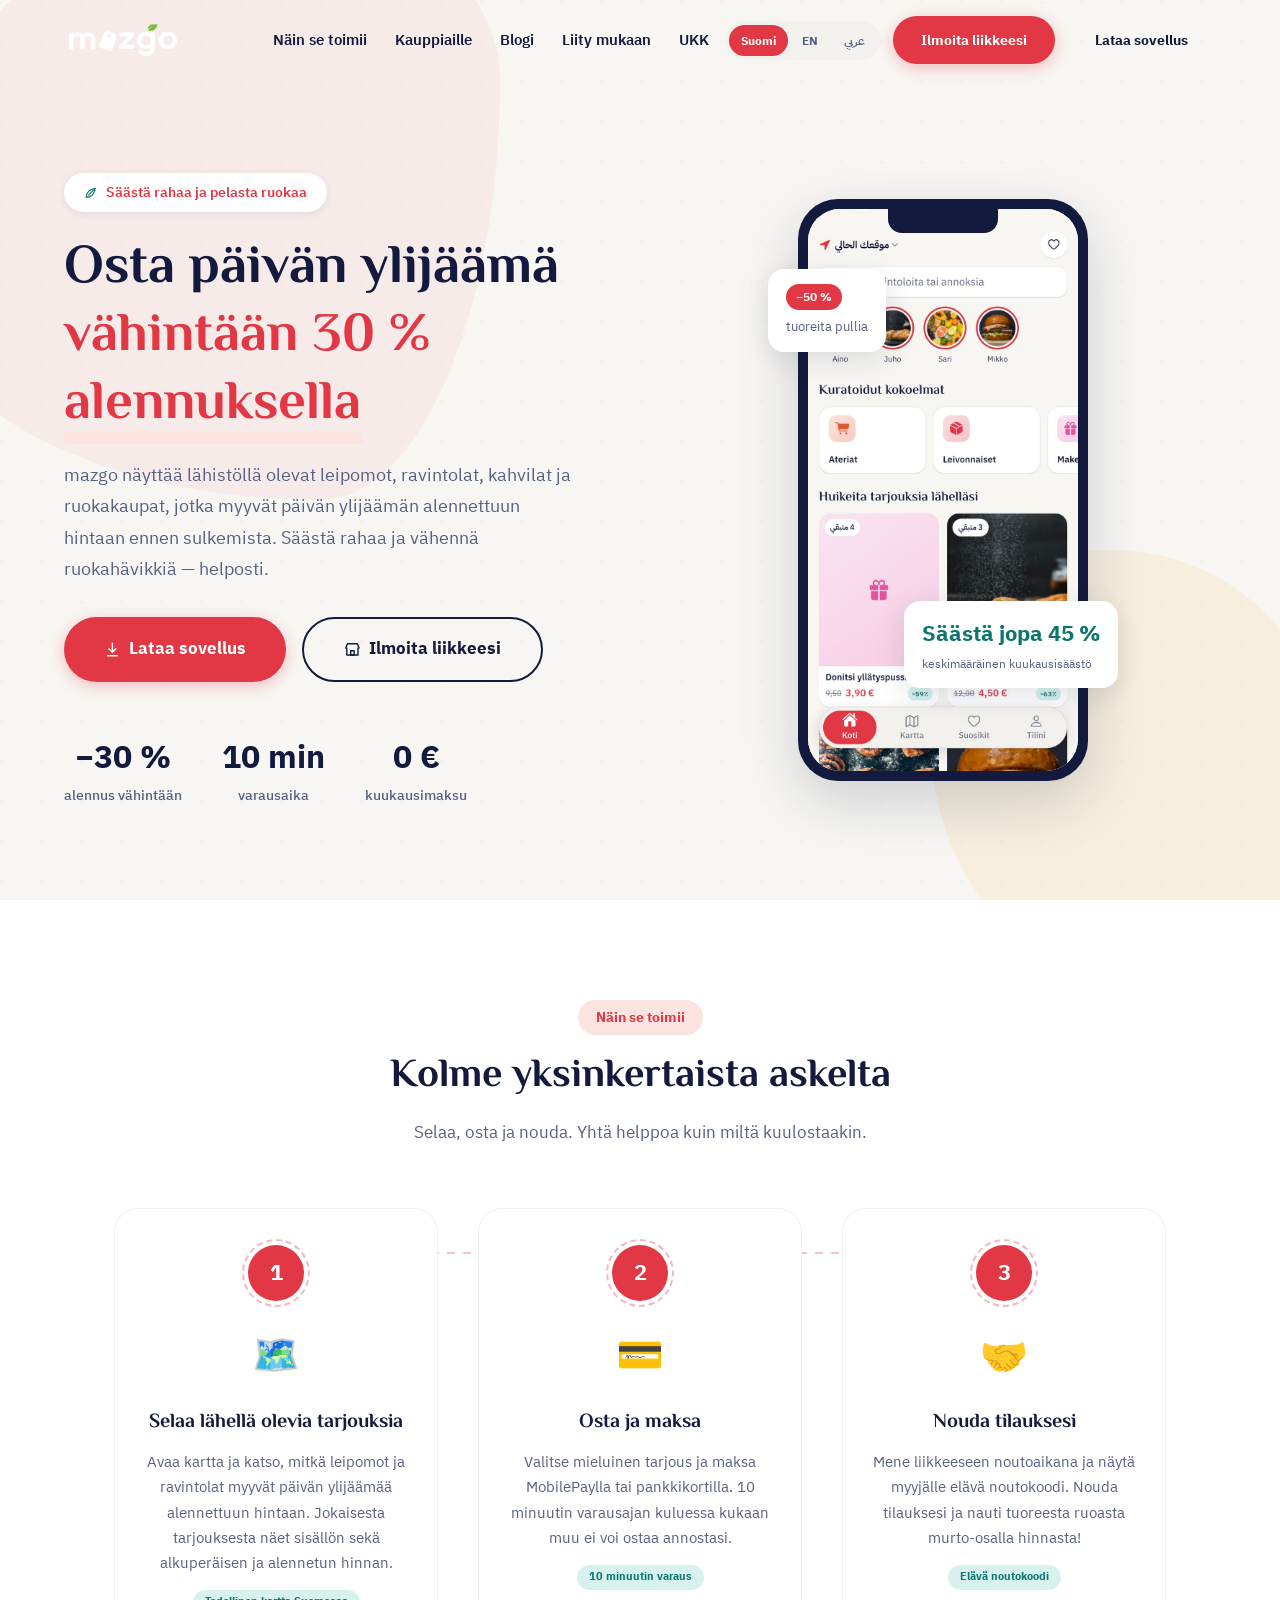
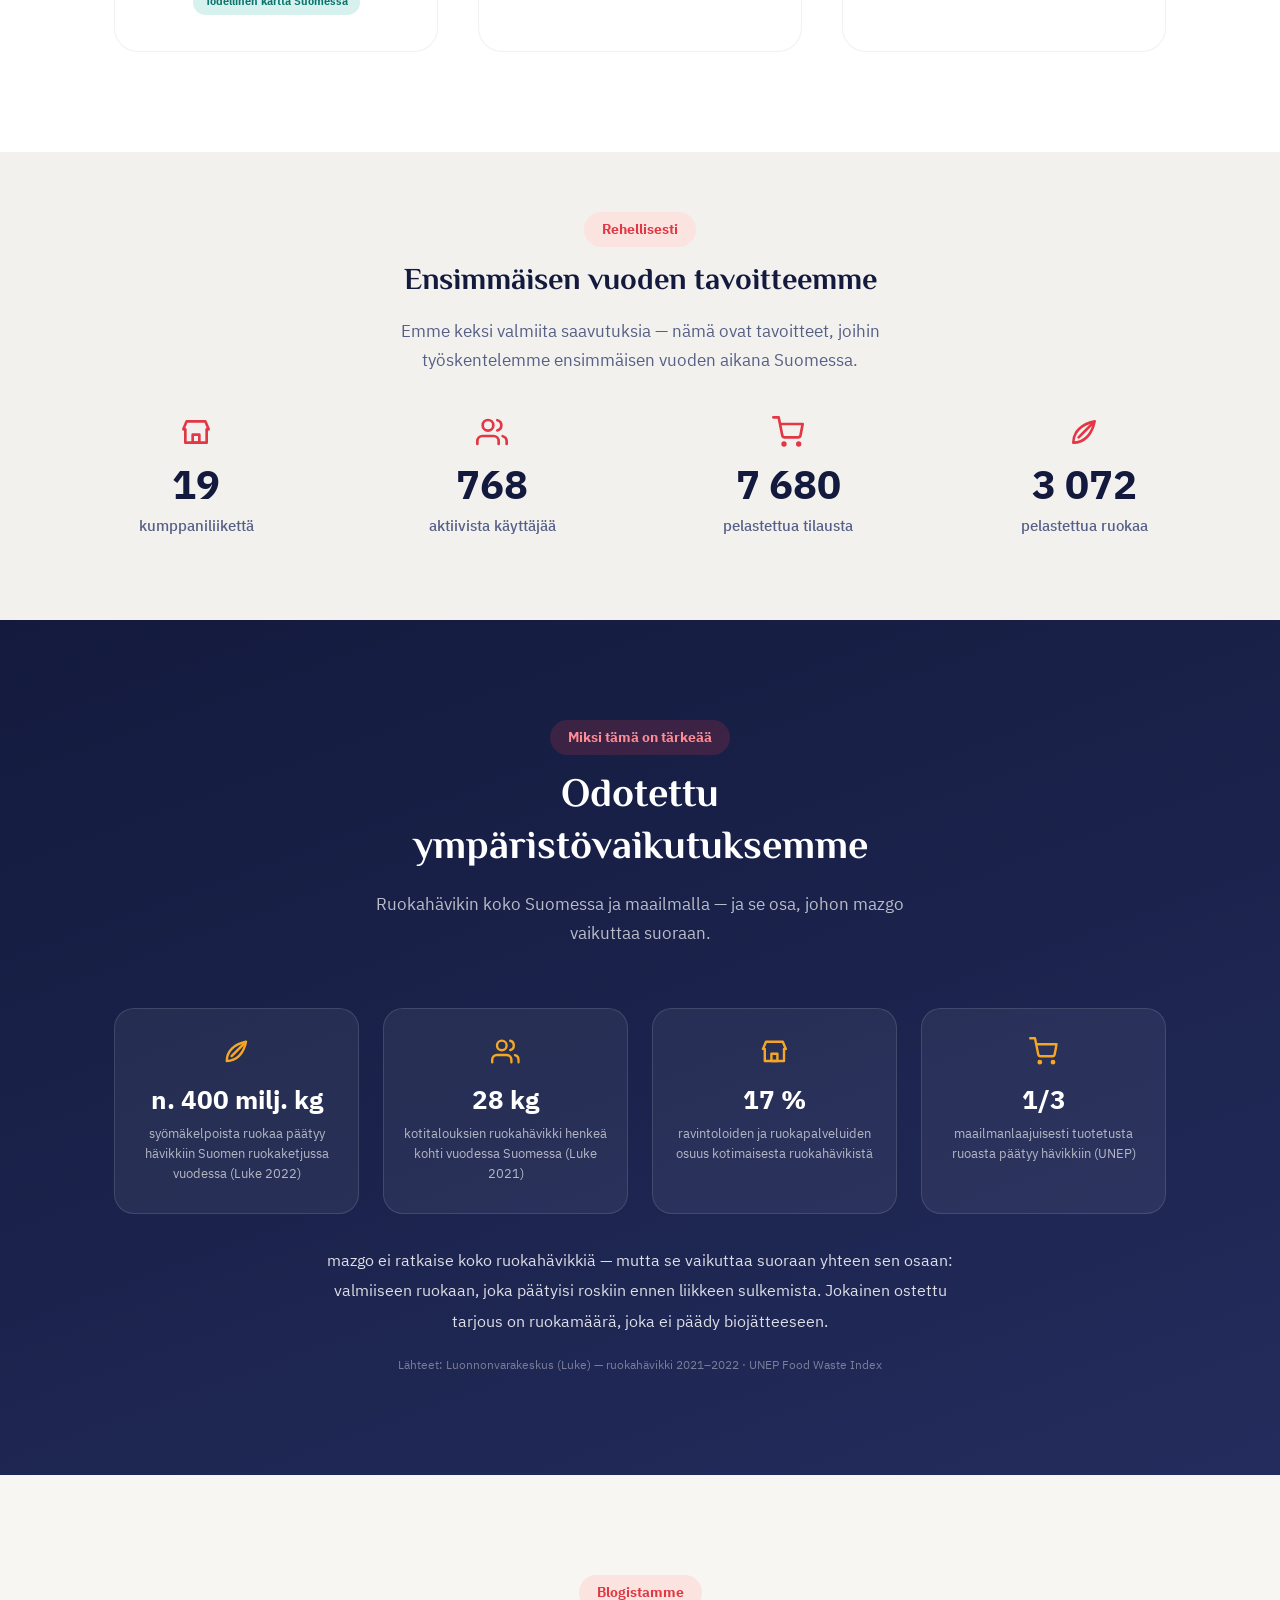
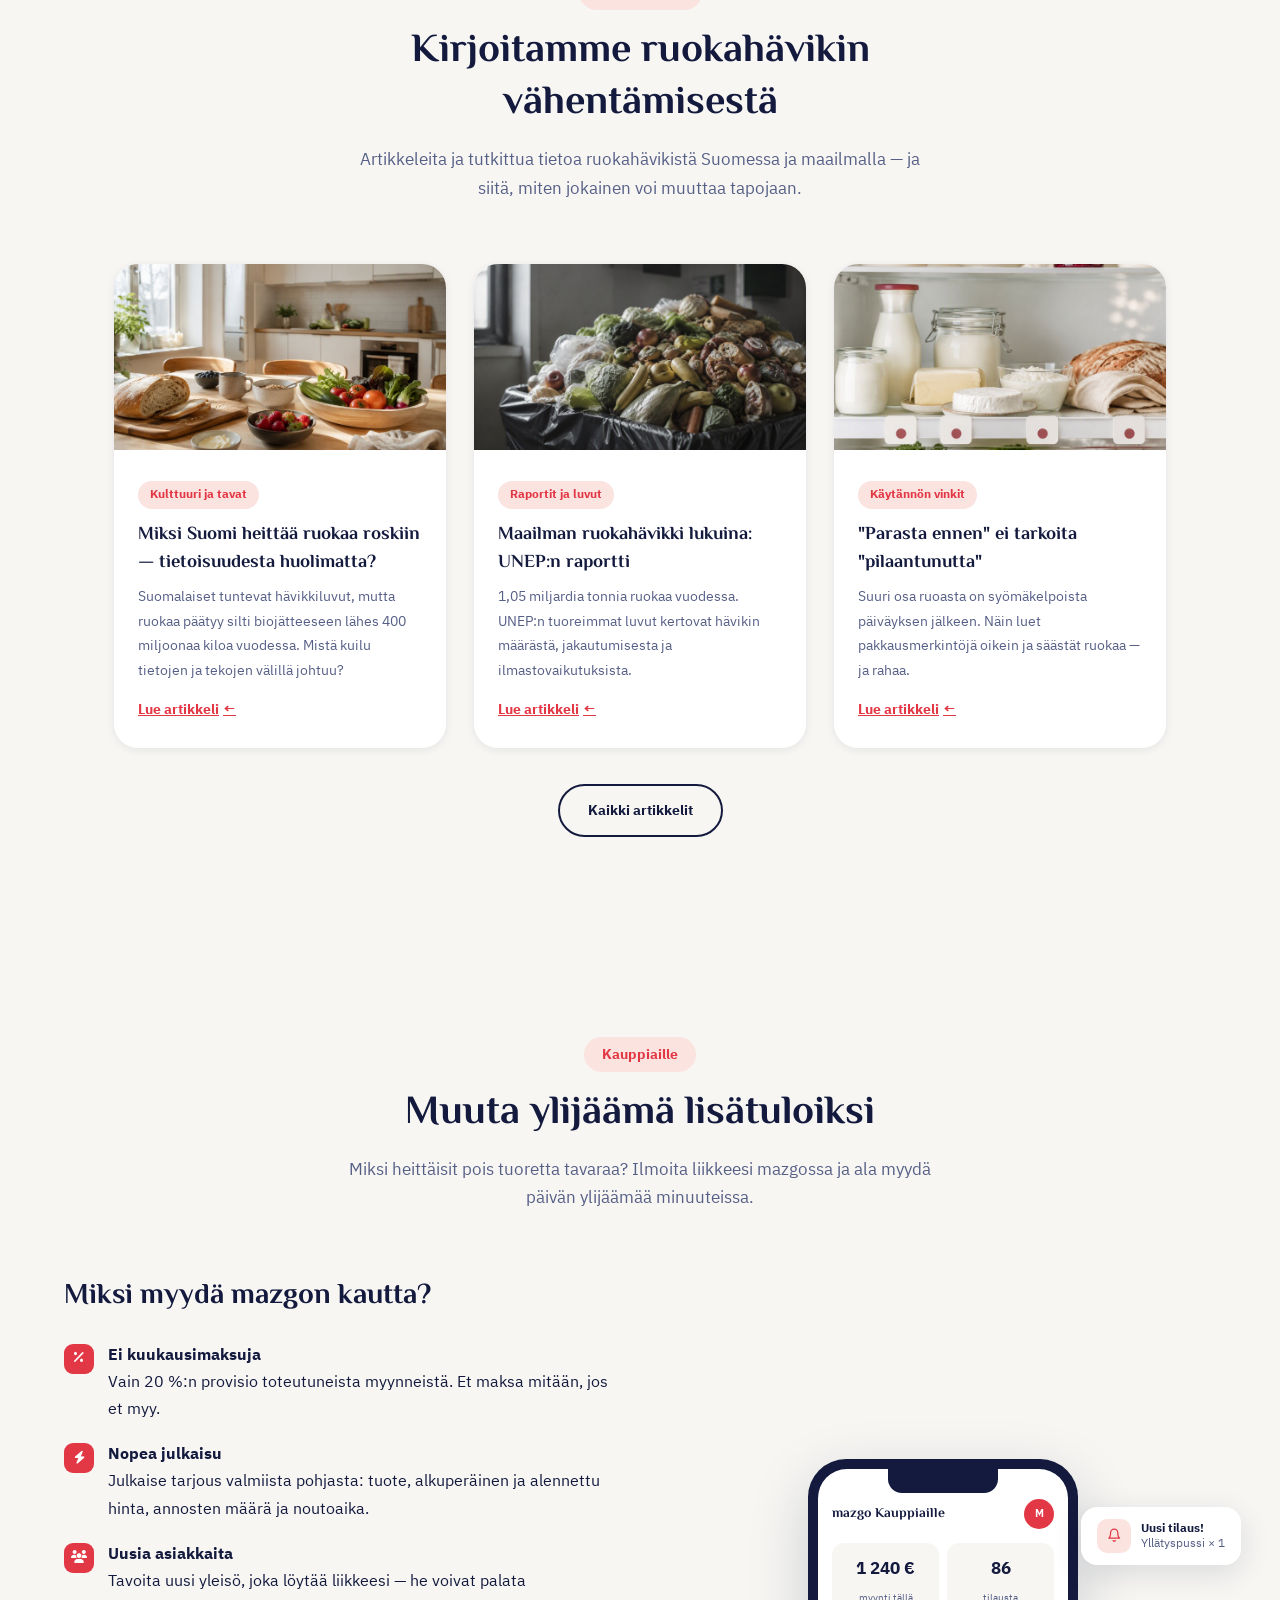
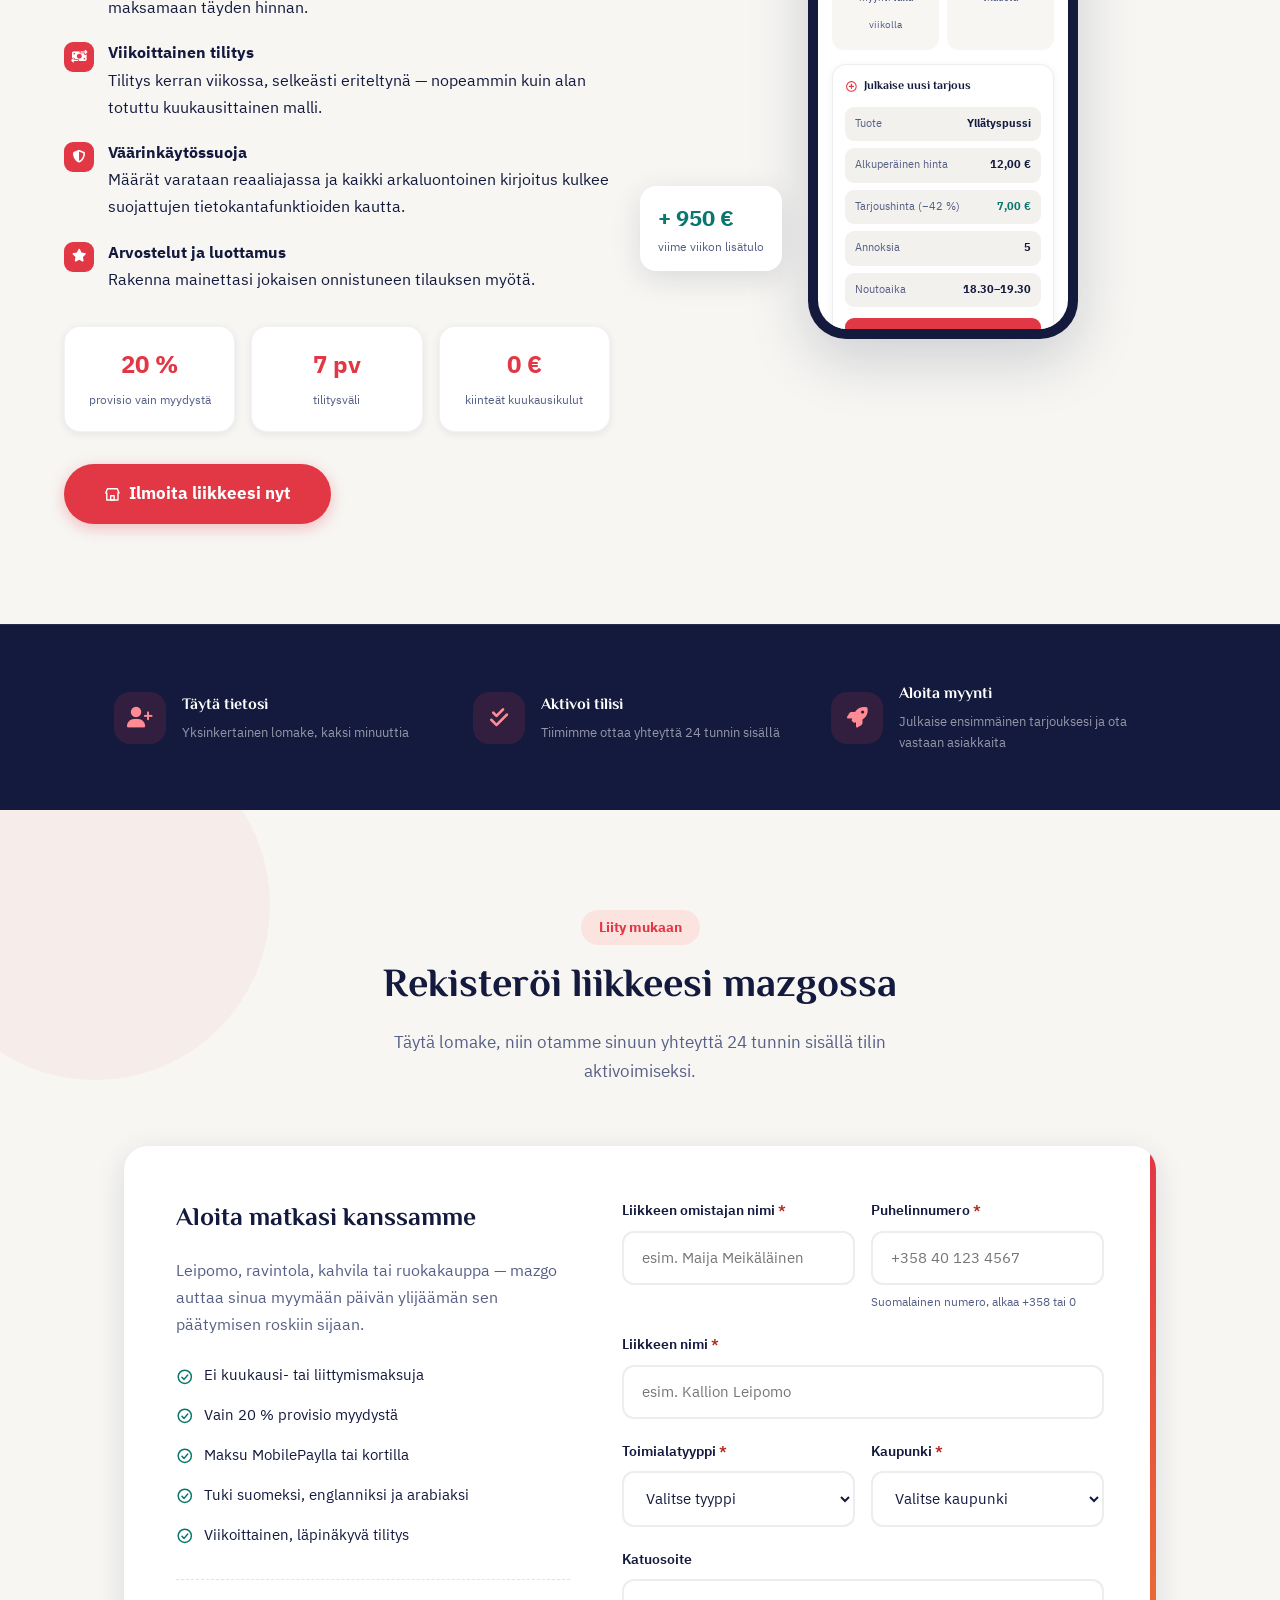
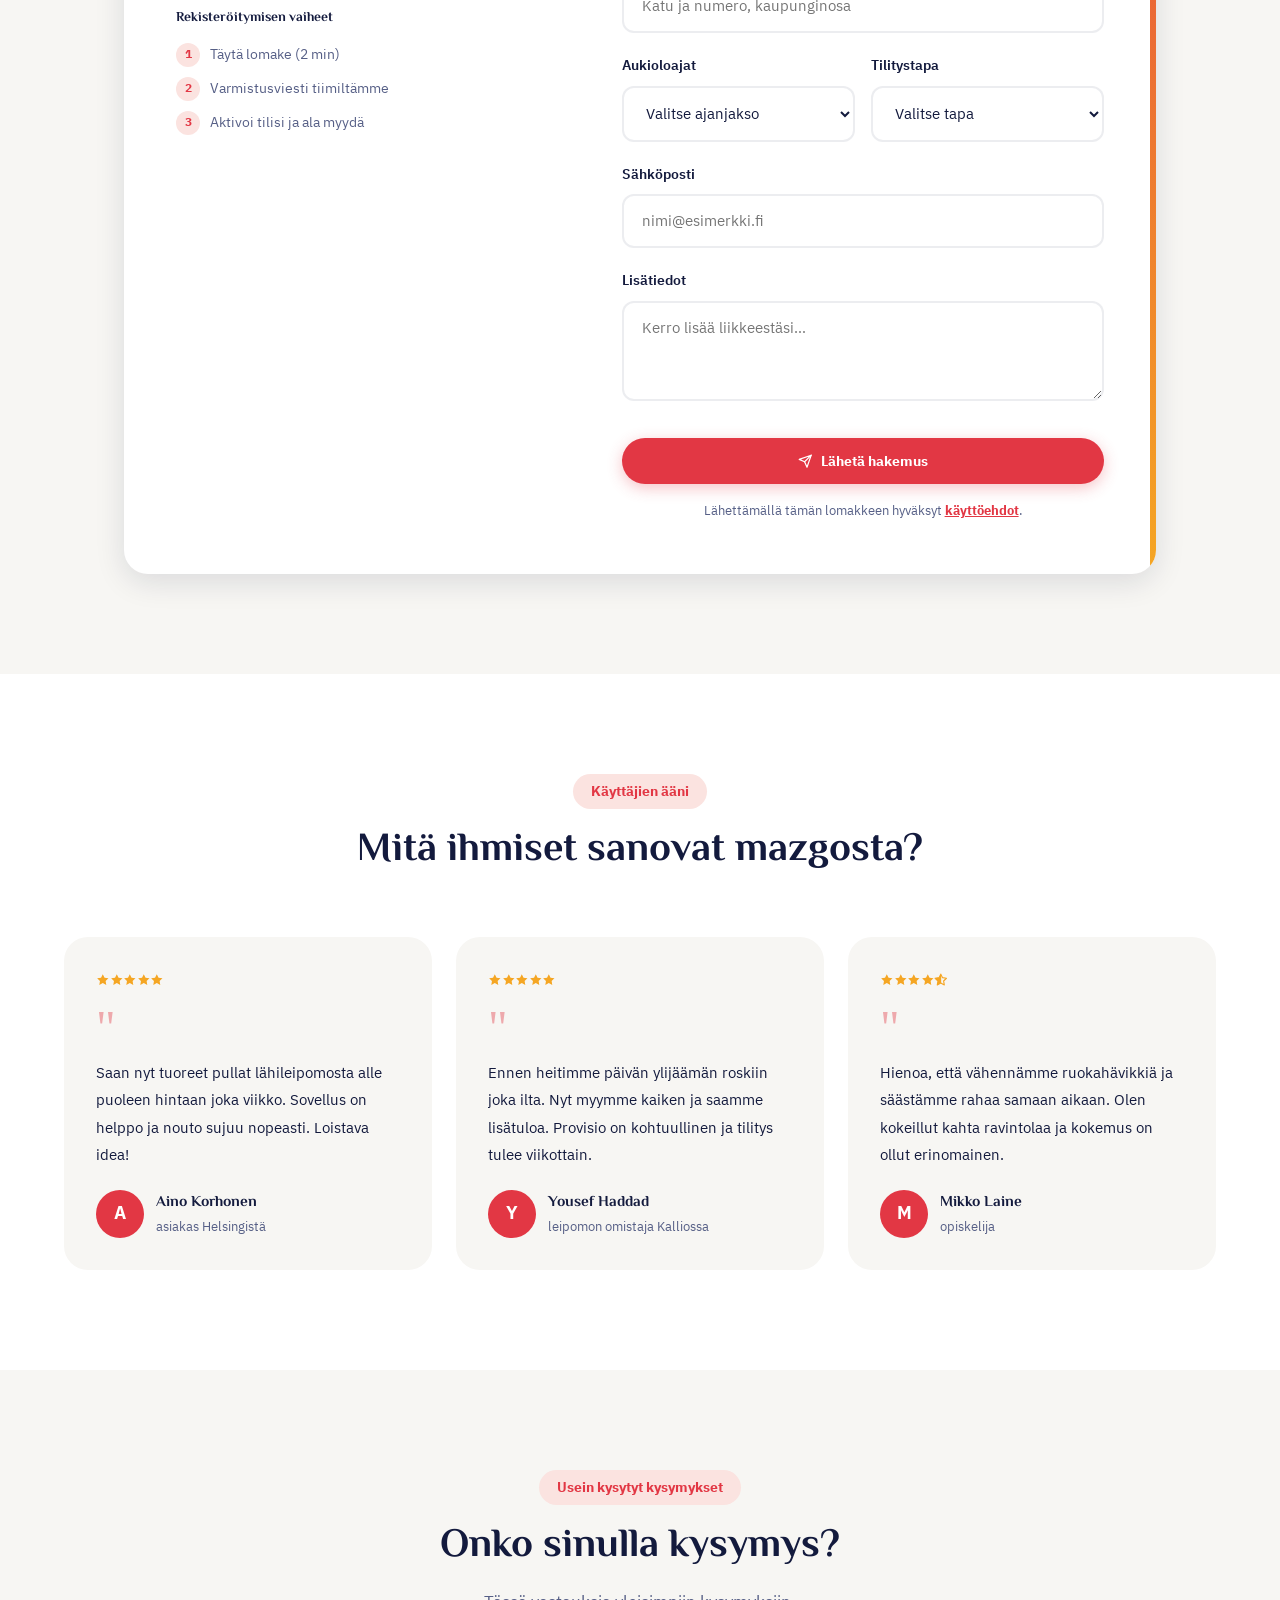
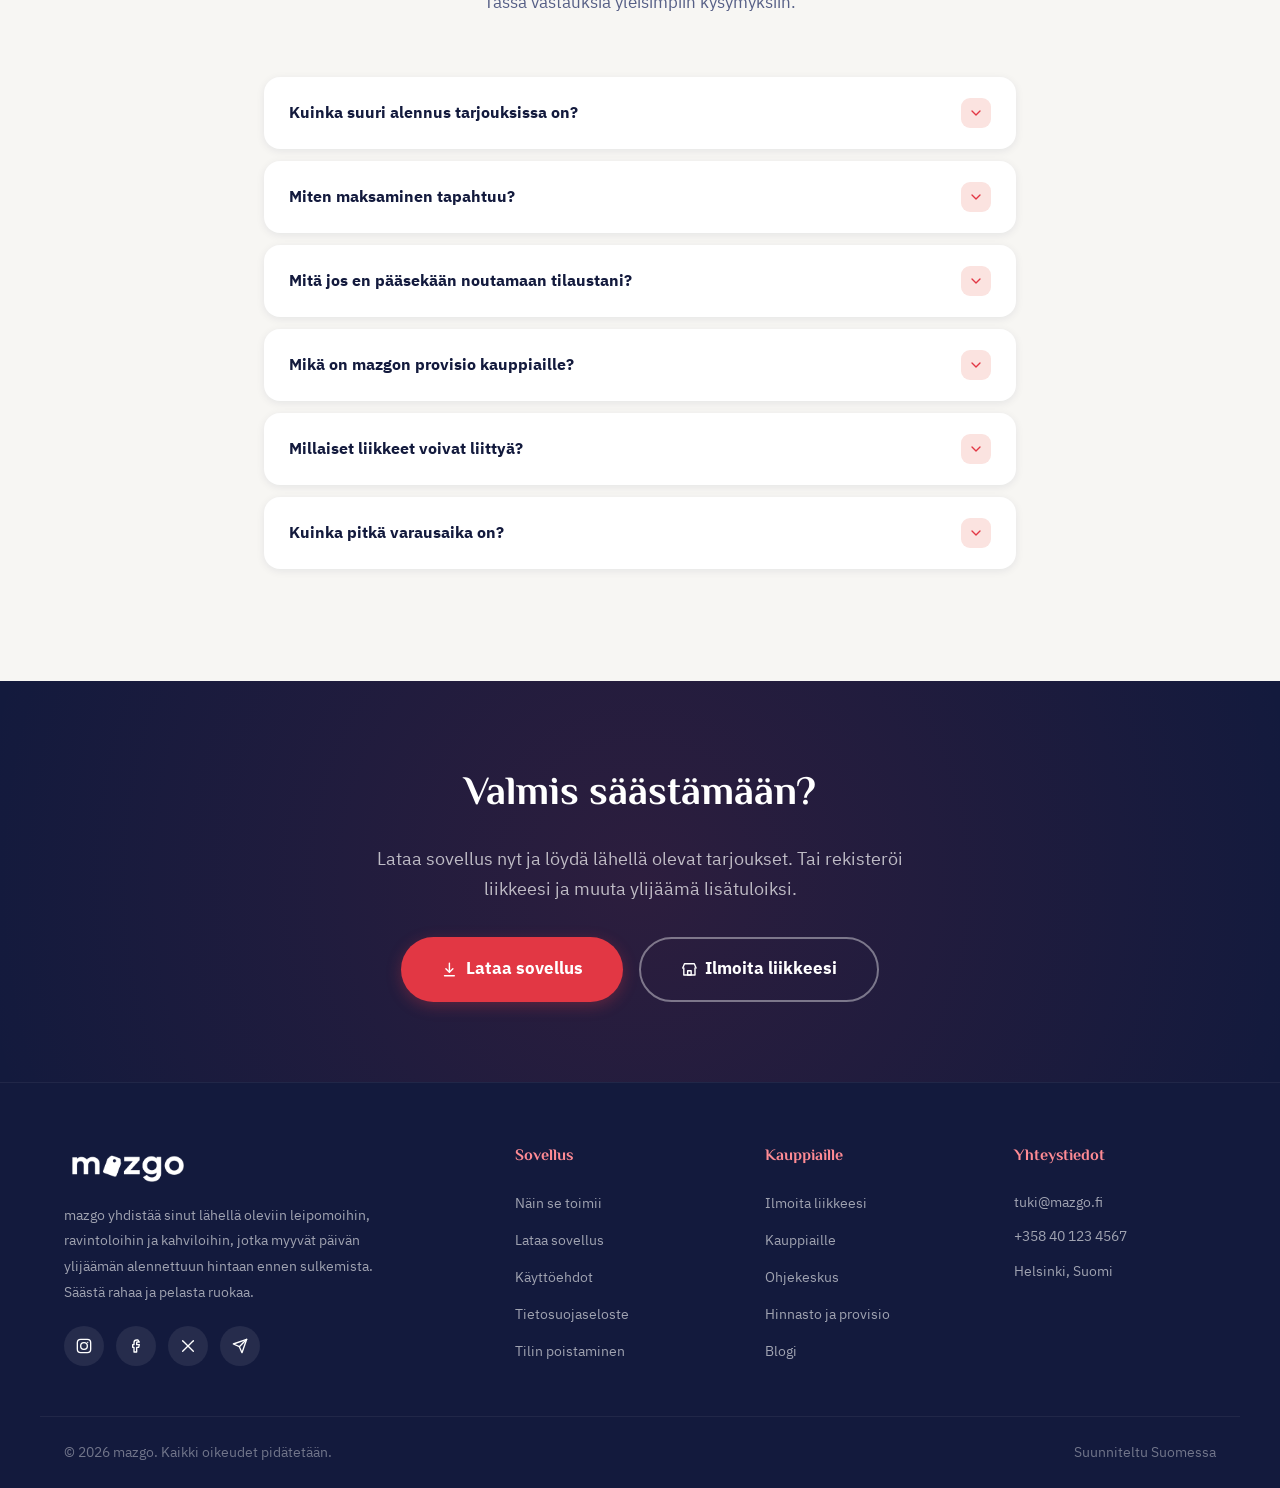
==== index.html @ d2aa7a83 "موقع mazgo التعريفي — فنلندي/إنجليزي/عربي" ====
<!DOCTYPE html>
<html lang="fi" dir="ltr">
<head>
<meta charset="UTF-8">
<meta name="viewport" content="width=device-width, initial-scale=1.0">
<title>mazgo — Säästä rahaa ja pelasta ruokaa</title>
<meta name="description" content="mazgo yhdistää sinut lähellä oleviin leipomoihin, ravintoloihin ja kahviloihin, jotka myyvät päivän ylijäämän vähintään 30 % alennuksella ennen sulkemista.">
<link rel="icon" type="image/png" href="assets/brand/mazgo-mark-bag.png">
<link href="https://fonts.googleapis.com/css2?family=El+Messiri:wght@400;500;600;700&family=IBM+Plex+Sans+Arabic:wght@300;400;500;600;700&display=swap" rel="stylesheet">
<link rel="stylesheet" href="https://cdnjs.cloudflare.com/ajax/libs/font-awesome/6.5.1/css/all.min.css">
<link rel="stylesheet" href="styles.css">
</head>
<body data-title-key="home.title">
<div id="progress"></div>

<!-- Icon sprite -->
<svg width="0" height="0" style="position:absolute" aria-hidden="true" focusable="false">
<defs>
<symbol id="i-bars" viewBox="0 0 24 24"><line x1="4" y1="6" x2="20" y2="6"/><line x1="4" y1="12" x2="20" y2="12"/><line x1="4" y1="18" x2="20" y2="18"/></symbol>
<symbol id="i-arrow-up" viewBox="0 0 24 24"><line x1="12" y1="19" x2="12" y2="5"/><polyline points="5 12 12 5 19 12"/></symbol>
<symbol id="i-close" viewBox="0 0 24 24"><line x1="5" y1="5" x2="19" y2="19"/><line x1="19" y1="5" x2="5" y2="19"/></symbol>
<symbol id="i-leaf" viewBox="0 0 24 24"><path d="M4 20c0-8 6-14 16-16-2 10-8 16-16 16Z"/><path d="M8 16C12 12 15 9 18 6"/></symbol>
<symbol id="i-download" viewBox="0 0 24 24"><path d="M12 3v12"/><polyline points="7 11 12 16 17 11"/><path d="M5 21h14"/></symbol>
<symbol id="i-store" viewBox="0 0 24 24"><path d="M4 10v10h16V10"/><path d="M2.5 10 5 4h14l2.5 6"/><rect x="9.5" y="14" width="5" height="6"/></symbol>
<symbol id="i-map" viewBox="0 0 24 24"><path d="M12 22s7-7.5 7-12a7 7 0 1 0-14 0c0 4.5 7 12 7 12Z"/><circle cx="12" cy="10" r="2.5"/></symbol>
<symbol id="i-heart" viewBox="0 0 24 24"><path d="M20.8 4.6a5.5 5.5 0 0 0-7.8 0L12 5.6l-1-1a5.5 5.5 0 1 0-7.8 7.8l1 1L12 21.2l7.8-7.8 1-1a5.5 5.5 0 0 0 0-7.8Z"/></symbol>
<symbol id="i-users" viewBox="0 0 24 24"><path d="M17 21v-2a4 4 0 0 0-4-4H5a4 4 0 0 0-4 4v2"/><circle cx="9" cy="7" r="4"/><path d="M23 21v-2a4 4 0 0 0-3-3.87"/><path d="M16 3.13a4 4 0 0 1 0 7.75"/></symbol>
<symbol id="i-cart" viewBox="0 0 24 24"><circle cx="9" cy="21" r="1"/><circle cx="20" cy="21" r="1"/><path d="M1 1h4l2.68 13.39a2 2 0 0 0 2 1.61h9.72a2 2 0 0 0 2-1.61L23 6H6"/></symbol>
<symbol id="i-check" viewBox="0 0 24 24"><polyline points="20 6 9 17 4 12"/></symbol>
<symbol id="i-check-circle" viewBox="0 0 24 24"><circle cx="12" cy="12" r="9"/><polyline points="8 12.5 11 15.5 16 9.5"/></symbol>
<symbol id="i-send" viewBox="0 0 24 24"><line x1="22" y1="2" x2="11" y2="13"/><polygon points="22 2 15 22 11 13 2 9 22 2"/></symbol>
<symbol id="i-star" viewBox="0 0 24 24"><polygon points="12 2 15.09 8.26 22 9.27 17 14.14 18.18 21.02 12 17.77 5.82 21.02 7 14.14 2 9.27 8.91 8.26 12 2"/></symbol>
<symbol id="i-chevron" viewBox="0 0 24 24"><polyline points="6 9 12 15 18 9"/></symbol>
<symbol id="i-bell" viewBox="0 0 24 24"><path d="M18 8a6 6 0 0 0-12 0c0 7-3 9-3 9h18s-3-2-3-9"/><path d="M13.73 21a2 2 0 0 1-3.46 0"/></symbol>
<symbol id="i-plus-circle" viewBox="0 0 24 24"><circle cx="12" cy="12" r="9"/><line x1="12" y1="8" x2="12" y2="16"/><line x1="8" y1="12" x2="16" y2="12"/></symbol>
<symbol id="i-home" viewBox="0 0 24 24"><path d="M3 11 12 3l9 8"/><path d="M5 10v10h14V10"/></symbol>
<symbol id="i-search" viewBox="0 0 24 24"><circle cx="11" cy="11" r="7"/><line x1="21" y1="21" x2="16.65" y2="16.65"/></symbol>
<symbol id="i-user" viewBox="0 0 24 24"><circle cx="12" cy="8" r="4"/><path d="M4 21c0-4 4-7 8-7s8 3 8 7"/></symbol>
<symbol id="i-bread" viewBox="0 0 24 24"><path d="M3 11c0-4.5 4-8 9-8s9 3.5 9 8v6a2 2 0 0 1-2 2H5a2 2 0 0 1-2-2v-6Z"/><path d="M3 11h18"/></symbol>
<symbol id="i-utensils" viewBox="0 0 24 24"><path d="M5 2v7a2 2 0 0 0 4 0V2"/><path d="M7 2v20"/><path d="M17 2c-1.5 2-1.5 6 0 8s0 6-1.5 8"/><path d="M17 2v18"/></symbol>
<symbol id="i-cookie" viewBox="0 0 24 24"><circle cx="12" cy="12" r="9"/><circle cx="9" cy="9" r="1" fill="currentColor" stroke="none"/><circle cx="15" cy="10" r="1" fill="currentColor" stroke="none"/><circle cx="10" cy="15" r="1" fill="currentColor" stroke="none"/><circle cx="15.5" cy="15" r="1" fill="currentColor" stroke="none"/></symbol>
<symbol id="i-instagram" viewBox="0 0 24 24"><rect x="2" y="2" width="20" height="20" rx="5"/><circle cx="12" cy="12" r="5"/><circle cx="17.5" cy="6.5" r="1" fill="currentColor" stroke="none"/></symbol>
<symbol id="i-facebook" viewBox="0 0 24 24"><path d="M15 3h-2a4 4 0 0 0-4 4v3H7v4h2v7h4v-7h3l1-4h-4V7a1 1 0 0 1 1-1h3Z"/></symbol>
<symbol id="i-x" viewBox="0 0 24 24"><line x1="4" y1="4" x2="20" y2="20"/><line x1="20" y1="4" x2="4" y2="20"/></symbol>
<symbol id="i-question" viewBox="0 0 24 24"><circle cx="12" cy="12" r="9"/><path d="M9.5 9a2.5 2.5 0 1 1 3.8 2.1c-.8.5-1.3 1-1.3 1.9v.5"/><circle cx="12" cy="17" r=".5" fill="currentColor" stroke="none"/></symbol>
<symbol id="i-envelope" viewBox="0 0 24 24"><rect x="2" y="4" width="20" height="16" rx="2"/><polyline points="22 6 12 13 2 6"/></symbol>
<symbol id="i-wallet" viewBox="0 0 24 24"><path d="M3 7a2 2 0 0 1 2-2h13a1 1 0 0 1 1 1v2"/><path d="M3 7v11a2 2 0 0 0 2 2h15a1 1 0 0 0 1-1v-9a1 1 0 0 0-1-1H5a2 2 0 0 1-2-2Z"/><circle cx="16.5" cy="14.5" r="1" fill="currentColor" stroke="none"/></symbol>
</defs>
</svg>

<!-- Navbar -->
<nav class="navbar" id="navbar">
<div class="nav-container">
<a href="index.html" class="logo" aria-label="mazgo"><span class="logo-icon"><img src="assets/brand/mazgo-wordmark-leaf.png" alt="mazgo"></span></a>
<ul class="nav-links">
<li><a href="#how" data-i18n="nav.how">Näin se toimii</a></li>
<li><a href="#merchants" data-i18n="nav.merchants">Kauppiaille</a></li>
<li><a href="blog.html" data-i18n="nav.blog">Blogi</a></li>
<li><a href="#register" data-i18n="nav.join">Liity mukaan</a></li>
<li><a href="#faq" data-i18n="nav.faq">UKK</a></li>
</ul>
<div class="nav-cta">
<div class="lang-switch" role="group" aria-label="Kieli">
<button type="button" data-lang="fi" class="active">Suomi</button>
<button type="button" data-lang="en">EN</button>
<button type="button" data-lang="ar">عربي</button>
</div>
<a href="#register" class="btn btn-primary" data-i18n="nav.register">Ilmoita liikkeesi</a>
<a href="#" class="btn btn-ghost" data-i18n="nav.download">Lataa sovellus</a>
</div>
<button class="mobile-menu-btn" onclick="toggleMenu()" aria-label="Avaa valikko"><svg class="icon" aria-hidden="true"><use href="#i-bars"/></svg></button>
</div>
</nav>

<!-- Mobile Menu -->
<div class="mobile-menu-overlay" id="menuOverlay" onclick="toggleMenu()"></div>
<div class="mobile-menu" id="mobileMenu">
<button class="mobile-menu-close" onclick="toggleMenu()" aria-label="Sulje valikko"><svg class="icon" aria-hidden="true"><use href="#i-close"/></svg></button>
<ul>
<li><a href="#how" data-i18n="nav.how">Näin se toimii</a></li>
<li><a href="#merchants" data-i18n="nav.merchants">Kauppiaille</a></li>
<li><a href="blog.html" data-i18n="nav.blog">Blogi</a></li>
<li><a href="#register" data-i18n="nav.join">Liity mukaan</a></li>
<li><a href="#faq" data-i18n="nav.faq">UKK</a></li>
</ul>
<div class="lang-switch" role="group" aria-label="Kieli">
<button type="button" data-lang="fi" class="active">Suomi</button>
<button type="button" data-lang="en">EN</button>
<button type="button" data-lang="ar">عربي</button>
</div>
<a href="#register" class="btn btn-primary" data-i18n="nav.register">Ilmoita liikkeesi</a>
<a href="#" class="btn btn-outline" data-i18n="nav.download">Lataa sovellus</a>
</div>

<!-- Hero -->
<section class="hero">
<div class="hero-bg-pattern"></div>
<div class="hero-blob"></div>
<div class="hero-blob-2"></div>
<div class="hero-container">
<div class="hero-content">
<div class="hero-badge"><svg class="icon" aria-hidden="true"><use href="#i-leaf"/></svg><span data-i18n="home.badge">Säästä rahaa ja pelasta ruokaa</span></div>
<h1 class="hero-title"><span data-i18n="home.title1">Osta päivän ylijäämä</span><br><span class="highlight" data-i18n="home.title2">vähintään 30 % alennuksella</span></h1>
<p class="hero-desc" data-i18n="home.desc">mazgo näyttää lähistöllä olevat leipomot, ravintolat, kahvilat ja ruokakaupat, jotka myyvät päivän ylijäämän alennettuun hintaan ennen sulkemista.</p>
<div class="hero-cta">
<a href="#" class="btn btn-primary btn-lg"><svg class="icon" aria-hidden="true"><use href="#i-download"/></svg><span data-i18n="home.cta.app">Lataa sovellus</span></a>
<a href="#register" class="btn btn-outline btn-lg"><svg class="icon" aria-hidden="true"><use href="#i-store"/></svg><span data-i18n="home.cta.merchant">Ilmoita liikkeesi</span></a>
</div>
<div class="hero-stats">
<div class="hero-stat"><div class="hero-stat-number" data-i18n="home.stat1n">−30 %</div><div class="hero-stat-label" data-i18n="home.stat1l">alennus vähintään</div></div>
<div class="hero-stat"><div class="hero-stat-number" data-i18n="home.stat2n">10 min</div><div class="hero-stat-label" data-i18n="home.stat2l">varausaika</div></div>
<div class="hero-stat"><div class="hero-stat-number" data-i18n="home.stat3n">0 €</div><div class="hero-stat-label" data-i18n="home.stat3l">kuukausimaksu</div></div>
</div>
</div>
<div class="hero-visual">
<div class="floating-card discount"><span class="badge-discount" data-i18n="hv.discount">−50 %</span><div class="floating-sub" data-i18n="hv.discount.sub">tuoreita pullia</div></div>
<div class="phone-mockup">
<div class="phone-screen">
<div class="phone-notch"></div>
<img src="assets/screens/screen-feed.jpg" alt="mazgo-sovelluksen aloitusnäyttö" loading="lazy">
</div>
</div>
<div class="floating-card saving"><div class="amount" data-i18n="hv.saving.amount">Säästä jopa 45 %</div><div class="label" data-i18n="hv.saving.label">keskimääräinen kuukausisäästö</div></div>
</div>
</div>
</section>

<!-- How It Works -->
<section class="section how-it-works" id="how">
<div class="section-header animate-on-scroll">
<div class="section-label" data-i18n="how.label">Näin se toimii</div>
<h2 class="section-title" data-i18n="how.title">Kolme yksinkertaista askelta</h2>
<p class="section-desc" data-i18n="how.desc">Selaa, osta ja nouda. Yhtä helppoa kuin miltä kuulostaakin.</p>
</div>
<div class="hiw-steps">
<div class="step-card animate-on-scroll">
<div class="step-num">1</div>
<div class="step-icon">&#128506;&#65039;</div>
<h3 data-i18n="how.s1.t">Selaa lähellä olevia tarjouksia</h3>
<p data-i18n="how.s1.p">Avaa kartta ja katso, mitkä leipomot ja ravintolat myyvät päivän ylijäämää alennettuun hintaan.</p>
<span class="step-tag" data-i18n="how.s1.tag">Todellinen kartta Suomessa</span>
</div>
<div class="step-card animate-on-scroll">
<div class="step-num">2</div>
<div class="step-icon">&#128179;</div>
<h3 data-i18n="how.s2.t">Osta ja maksa</h3>
<p data-i18n="how.s2.p">Valitse mieluinen tarjous ja maksa MobilePaylla tai pankkikortilla.</p>
<span class="step-tag" data-i18n="how.s2.tag">10 minuutin varaus</span>
</div>
<div class="step-card animate-on-scroll">
<div class="step-num">3</div>
<div class="step-icon">&#129309;</div>
<h3 data-i18n="how.s3.t">Nouda tilauksesi</h3>
<p data-i18n="how.s3.p">Mene liikkeeseen noutoaikana ja näytä myyjälle elävä noutokoodi.</p>
<span class="step-tag" data-i18n="how.s3.tag">Elävä noutokoodi</span>
</div>
</div>
</section>

<!-- First-year goals -->
<section class="stats-bar" id="goals">
<div class="section-header animate-on-scroll" style="margin-bottom:20px">
<div class="section-label" data-i18n="goals.label">Rehellisesti</div>
<h2 class="section-title" style="font-size:1.9rem" data-i18n="goals.title">Ensimmäisen vuoden tavoitteemme</h2>
<p class="section-desc" data-i18n="goals.desc">Emme keksi valmiita saavutuksia — nämä ovat tavoitteet, joihin työskentelemme ensimmäisen vuoden aikana Suomessa.</p>
</div>
<div class="stats-container">
<div class="stat-item animate-on-scroll"><svg class="icon" aria-hidden="true"><use href="#i-store"/></svg><div class="stat-number" data-target="25">0</div><div class="stat-label" data-i18n="goals.s1l">kumppaniliikettä</div></div>
<div class="stat-item animate-on-scroll"><svg class="icon" aria-hidden="true"><use href="#i-users"/></svg><div class="stat-number" data-target="1000">0</div><div class="stat-label" data-i18n="goals.s2l">aktiivista käyttäjää</div></div>
<div class="stat-item animate-on-scroll"><svg class="icon" aria-hidden="true"><use href="#i-cart"/></svg><div class="stat-number" data-target="10000">0</div><div class="stat-label" data-i18n="goals.s3l">pelastettua tilausta</div></div>
<div class="stat-item animate-on-scroll"><svg class="icon" aria-hidden="true"><use href="#i-leaf"/></svg><div class="stat-number" data-target="4000">0</div><div class="stat-label" data-i18n="goals.s4l">pelastettua ruokaa (kg)</div></div>
</div>
</section>

<!-- Environmental Impact -->
<section class="section impact" id="impact">
<div class="section-header animate-on-scroll">
<div class="section-label" data-i18n="impact.label">Miksi tämä on tärkeää</div>
<h2 class="section-title" data-i18n="impact.title">Odotettu ympäristövaikutuksemme</h2>
<p class="section-desc" data-i18n="impact.desc">Ruokahävikin koko Suomessa ja maailmalla — ja se osa, johon mazgo vaikuttaa suoraan.</p>
</div>
<div class="impact-grid">
<div class="impact-card animate-on-scroll"><svg class="icon" aria-hidden="true"><use href="#i-leaf"/></svg><div class="impact-num" data-i18n="impact.c1n">n. 400 milj. kg</div><div class="impact-label" data-i18n="impact.c1l">syömäkelpoista ruokaa päätyy hävikkiin Suomen ruokaketjussa vuodessa (Luke 2022)</div></div>
<div class="impact-card animate-on-scroll"><svg class="icon" aria-hidden="true"><use href="#i-users"/></svg><div class="impact-num" data-i18n="impact.c2n">28 kg</div><div class="impact-label" data-i18n="impact.c2l">kotitalouksien ruokahävikki henkeä kohti vuodessa Suomessa (Luke 2021)</div></div>
<div class="impact-card animate-on-scroll"><svg class="icon" aria-hidden="true"><use href="#i-store"/></svg><div class="impact-num" data-i18n="impact.c3n">17 %</div><div class="impact-label" data-i18n="impact.c3l">ravintoloiden ja ruokapalveluiden osuus kotimaisesta ruokahävikistä</div></div>
<div class="impact-card animate-on-scroll"><svg class="icon" aria-hidden="true"><use href="#i-cart"/></svg><div class="impact-num" data-i18n="impact.c4n">1/3</div><div class="impact-label" data-i18n="impact.c4l">maailmanlaajuisesti tuotetusta ruoasta päätyy hävikkiin (UNEP)</div></div>
</div>
<p class="impact-role" data-i18n="impact.role">mazgo ei ratkaise koko ruokahävikkiä — mutta se vaikuttaa suoraan yhteen sen osaan: valmiiseen ruokaan, joka päätyisi roskiin ennen liikkeen sulkemista.</p>
<p class="impact-source" data-i18n="impact.source">Lähteet: Luonnonvarakeskus (Luke) — ruokahävikki 2021–2022 · UNEP Food Waste Index</p>
</section>

<!-- Blog Preview -->
<section class="section" id="blog-preview" style="background:var(--cream)">
<div class="section-header animate-on-scroll">
<div class="section-label" data-i18n="blogprev.label">Blogistamme</div>
<h2 class="section-title" data-i18n="blogprev.title">Kirjoitamme ruokahävikin vähentämisestä</h2>
<p class="section-desc" data-i18n="blogprev.desc">Artikkeleita ja tutkittua tietoa ruokahävikistä Suomessa ja maailmalla.</p>
</div>
<div class="blog-grid blog-grid-3">
<div class="blog-card animate-on-scroll">
<a href="blog-finland-food-waste.html"><img class="blog-card-img" src="assets/blog/finland-food-waste.jpg" alt="Suomalainen keittiö ja ruokahävikki" loading="lazy"></a>
<div class="blog-card-body">
<span class="blog-card-tag" data-i18n="blog.c1.tag">Kulttuuri ja tavat</span>
<h3><a href="blog-finland-food-waste.html" data-i18n="blog.c1.title">Miksi Suomi heittää ruokaa roskiin — tietoisuudesta huolimatta?</a></h3>
<p data-i18n="blog.c1.ex">Suomalaiset tuntevat hävikkiluvut, mutta ruokaa päätyy silti biojätteeseen lähes 400 miljoonaa kiloa vuodessa.</p>
<a href="blog-finland-food-waste.html" class="blog-card-link"><span data-i18n="blog.read">Lue artikkeli</span> ←</a>
</div>
</div>
<div class="blog-card animate-on-scroll">
<a href="blog-global-food-waste-numbers.html"><img class="blog-card-img" src="assets/blog/global-food-waste.jpg" alt="Ruokahävikki kauppojen jätteessä" loading="lazy"></a>
<div class="blog-card-body">
<span class="blog-card-tag" data-i18n="blog.c2.tag">Raportit ja luvut</span>
<h3><a href="blog-global-food-waste-numbers.html" data-i18n="blog.c2.title">Maailman ruokahävikki lukuina: UNEP:n raportti</a></h3>
<p data-i18n="blog.c2.ex">1,05 miljardia tonnia ruokaa vuodessa. UNEP:n tuoreimmat luvut kertovat hävikin määrästä, jakautumisesta ja ilmastovaikutuksista.</p>
<a href="blog-global-food-waste-numbers.html" class="blog-card-link"><span data-i18n="blog.read">Lue artikkeli</span> ←</a>
</div>
</div>
<div class="blog-card animate-on-scroll">
<a href="blog-best-before-dates.html"><img class="blog-card-img" src="assets/blog/best-before.jpg" alt="Elintarvikkeiden päiväysmerkinnät" loading="lazy"></a>
<div class="blog-card-body">
<span class="blog-card-tag" data-i18n="blog.c3.tag">Käytännön vinkit</span>
<h3><a href="blog-best-before-dates.html" data-i18n="blog.c3.title">"Parasta ennen" ei tarkoita "pilaantunutta"</a></h3>
<p data-i18n="blog.c3.ex">Suuri osa ruoasta on syömäkelpoista päiväyksen jälkeen. Näin luet pakkausmerkintöjä oikein.</p>
<a href="blog-best-before-dates.html" class="blog-card-link"><span data-i18n="blog.read">Lue artikkeli</span> ←</a>
</div>
</div>
</div>
<div style="text-align:center;margin-top:36px" class="animate-on-scroll">
<a href="blog.html" class="btn btn-outline" data-i18n="blog.all">Kaikki artikkelit</a>
</div>
</section>

<!-- For Merchants -->
<section class="section for-merchants" id="merchants">
<div class="section-header animate-on-scroll">
<div class="section-label" data-i18n="mer.label">Kauppiaille</div>
<h2 class="section-title" data-i18n="mer.title">Muuta ylijäämä lisätuloiksi</h2>
<p class="section-desc" data-i18n="mer.desc">Miksi heittäisit pois tuoretta tavaraa? Ilmoita liikkeesi mazgossa ja ala myydä päivän ylijäämää minuuteissa.</p>
</div>
<div class="merchants-container">
<div class="merchants-content animate-on-scroll">
<h3 data-i18n="mer.h3">Miksi myydä mazgon kautta?</h3>
<ul class="merchants-features">
<li><i class="fas fa-percentage"></i><span><strong data-i18n="mer.f1.t">Ei kuukausimaksuja</strong><br><span data-i18n="mer.f1.p">Vain 20 %:n provisio toteutuneista myynneistä. Et maksa mitään, jos et myy.</span></span></li>
<li><i class="fas fa-bolt"></i><span><strong data-i18n="mer.f2.t">Nopea julkaisu</strong><br><span data-i18n="mer.f2.p">Julkaise tarjous valmiista pohjasta: tuote, alkuperäinen ja alennettu hinta, annosten määrä ja noutoaika.</span></span></li>
<li><i class="fas fa-users"></i><span><strong data-i18n="mer.f3.t">Uusia asiakkaita</strong><br><span data-i18n="mer.f3.p">Tavoita uusi yleisö, joka löytää liikkeesi.</span></span></li>
<li><i class="fas fa-money-bill-transfer"></i><span><strong data-i18n="mer.f4.t">Viikoittainen tilitys</strong><br><span data-i18n="mer.f4.p">Tilitys kerran viikossa, selkeästi eriteltynä.</span></span></li>
<li><i class="fas fa-shield-halved"></i><span><strong data-i18n="mer.f5.t">Väärinkäytössuoja</strong><br><span data-i18n="mer.f5.p">Määrät varataan reaaliajassa ja kaikki arkaluontoinen kirjoitus kulkee suojattujen tietokantafunktioiden kautta.</span></span></li>
<li><i class="fas fa-star"></i><span><strong data-i18n="mer.f6.t">Arvostelut ja luottamus</strong><br><span data-i18n="mer.f6.p">Rakenna mainettasi jokaisen onnistuneen tilauksen myötä.</span></span></li>
</ul>
<div class="merchant-stats-row">
<div class="m-stat"><b data-i18n="mer.stat1b">20 %</b><span data-i18n="mer.stat1l">provisio vain myydystä</span></div>
<div class="m-stat"><b data-i18n="mer.stat2b">7 pv</b><span data-i18n="mer.stat2l">tilitysväli</span></div>
<div class="m-stat"><b data-i18n="mer.stat3b">0 €</b><span data-i18n="mer.stat3l">kiinteät kuukausikulut</span></div>
</div>
<a href="#register" class="btn btn-primary btn-lg"><svg class="icon" aria-hidden="true"><use href="#i-store"/></svg><span data-i18n="mer.cta">Ilmoita liikkeesi nyt</span></a>
</div>
<div class="merchants-visual animate-on-scroll">
<div class="merchant-phone">
<div class="m-screen">
<div class="phone-notch"></div>
<div class="m-content">
<div class="m-header"><h4 data-i18n="mm.header">mazgo Kauppiaille</h4><div class="m-avatar">M</div></div>
<div class="m-stats-mini">
<div class="m-stat-mini"><b data-i18n="mm.stat1b">1 240 €</b><span data-i18n="mm.stat1l">myynti tällä viikolla</span></div>
<div class="m-stat-mini"><b data-i18n="mm.stat2b">86</b><span data-i18n="mm.stat2l">tilausta</span></div>
</div>
<div class="m-offer-form">
<h5><svg class="icon" aria-hidden="true"><use href="#i-plus-circle"/></svg><span data-i18n="mm.form.title">Julkaise uusi tarjous</span></h5>
<div class="m-field"><span data-i18n="mm.f1">Tuote</span><b data-i18n="mm.f1v">Yllätyspussi</b></div>
<div class="m-field"><span data-i18n="mm.f2">Alkuperäinen hinta</span><b data-i18n="mm.f2v">12,00 €</b></div>
<div class="m-field"><span data-i18n="mm.f3">Tarjoushinta (−42 %)</span><b class="filled" data-i18n="mm.f3v">7,00 €</b></div>
<div class="m-field"><span data-i18n="mm.f4">Annoksia</span><b data-i18n="mm.f4v">5</b></div>
<div class="m-field"><span data-i18n="mm.f5">Noutoaika</span><b data-i18n="mm.f5v">18.30–19.30</b></div>
<button class="m-publish" type="button" tabindex="-1" aria-hidden="true" data-i18n="mm.publish">Julkaise tarjous nyt</button>
</div>
</div>
</div>
</div>
<div class="new-order-badge"><div class="bell"><svg class="icon" aria-hidden="true"><use href="#i-bell"/></svg></div><p><strong data-i18n="mm.badge.t">Uusi tilaus!</strong><span data-i18n="mm.badge.b">Yllätyspussi × 1</span></p></div>
<div class="earn-badge"><div class="amount" data-i18n="mm.earn.amount">+ 950 €</div><div class="label" data-i18n="mm.earn.label">viime viikon lisätulo</div></div>
</div>
</div>
</section>

<!-- Merchant onboarding strip -->
<div class="m-steps">
<div class="m-steps-grid">
<div class="m-step animate-on-scroll"><div class="m-step-icon"><i class="fas fa-user-plus"></i></div><div><h5 data-i18n="msteps.s1.t">Täytä tietosi</h5><p data-i18n="msteps.s1.p">Yksinkertainen lomake, kaksi minuuttia</p></div></div>
<div class="m-step animate-on-scroll"><div class="m-step-icon"><i class="fas fa-check-double"></i></div><div><h5 data-i18n="msteps.s2.t">Aktivoi tilisi</h5><p data-i18n="msteps.s2.p">Tiimimme ottaa yhteyttä 24 tunnin sisällä</p></div></div>
<div class="m-step animate-on-scroll"><div class="m-step-icon"><i class="fas fa-rocket"></i></div><div><h5 data-i18n="msteps.s3.t">Aloita myynti</h5><p data-i18n="msteps.s3.p">Julkaise ensimmäinen tarjouksesi</p></div></div>
</div>
</div>

<!-- Merchant Registration -->
<section class="section merchant-register" id="register">
<div class="section-header animate-on-scroll">
<div class="section-label" data-i18n="reg.label">Liity mukaan</div>
<h2 class="section-title" data-i18n="reg.title">Rekisteröi liikkeesi mazgossa</h2>
<p class="section-desc" data-i18n="reg.desc">Täytä lomake, niin otamme sinuun yhteyttä 24 tunnin sisällä tilin aktivoimiseksi.</p>
</div>
<div class="register-container">
<div class="register-card animate-on-scroll">
<div class="register-info">
<h3 data-i18n="reg.h3">Aloita matkasi kanssamme</h3>
<p data-i18n="reg.p">Leipomo, ravintola, kahvila tai ruokakauppa — mazgo auttaa sinua myymään päivän ylijäämän sen päätymisen roskiin sijaan.</p>
<ul class="register-benefits">
<li><i><svg class="icon" aria-hidden="true"><use href="#i-check-circle"/></svg></i> <span data-i18n="reg.b1">Ei kuukausi- tai liittymismaksuja</span></li>
<li><i><svg class="icon" aria-hidden="true"><use href="#i-check-circle"/></svg></i> <span data-i18n="reg.b2">Vain 20 % provisio myydystä</span></li>
<li><i><svg class="icon" aria-hidden="true"><use href="#i-check-circle"/></svg></i> <span data-i18n="reg.b3">Maksu MobilePaylla tai kortilla</span></li>
<li><i><svg class="icon" aria-hidden="true"><use href="#i-check-circle"/></svg></i> <span data-i18n="reg.b4">Tuki suomeksi, englanniksi ja arabiaksi</span></li>
<li><i><svg class="icon" aria-hidden="true"><use href="#i-check-circle"/></svg></i> <span data-i18n="reg.b5">Viikoittainen, läpinäkyvä tilitys</span></li>
</ul>
<div class="reg-steps">
<h6 data-i18n="reg.steps.h">Rekisteröitymisen vaiheet</h6>
<div class="reg-step"><b>1</b> <span data-i18n="reg.r1">Täytä lomake (2 min)</span></div>
<div class="reg-step"><b>2</b> <span data-i18n="reg.r2">Varmistusviesti tiimiltämme</span></div>
<div class="reg-step"><b>3</b> <span data-i18n="reg.r3">Aktivoi tilisi ja ala myydä</span></div>
</div>
</div>
<form id="merchantForm" novalidate>
<div class="form-row">
<div class="form-group"><label for="f-owner"><span data-i18n="form.owner">Liikkeen omistajan nimi</span> <span class="req">*</span></label><input id="f-owner" type="text" name="owner_name" data-i18n-ph="form.owner.ph" placeholder="esim. Maija Meikäläinen" required><div class="err-msg" data-i18n="form.owner.err">Anna omistajan nimi (vähintään 3 merkkiä)</div></div>
<div class="form-group"><label for="f-phone"><span data-i18n="form.phone">Puhelinnumero</span> <span class="req">*</span></label><input id="f-phone" type="tel" name="phone" data-i18n-ph="form.phone.ph" placeholder="+358 40 123 4567" dir="ltr" required><div class="hint" data-i18n="form.phone.hint">Suomalainen numero, alkaa +358 tai 0</div><div class="err-msg" data-i18n="form.phone.err">Anna kelvollinen suomalainen puhelinnumero</div></div>
</div>
<div class="form-group"><label for="f-store"><span data-i18n="form.store">Liikkeen nimi</span> <span class="req">*</span></label><input id="f-store" type="text" name="store_name" data-i18n-ph="form.store.ph" placeholder="esim. Kallion Leipomo" required><div class="err-msg" data-i18n="form.store.err">Anna liikkeen nimi</div></div>
<div class="form-row">
<div class="form-group"><label for="f-category"><span data-i18n="form.cat">Toimialatyyppi</span> <span class="req">*</span></label><select id="f-category" name="category" required><option value="" data-i18n="form.cat.ph">Valitse tyyppi</option><option value="bakery" data-i18n="form.cat.bakery">Leipomo</option><option value="restaurant" data-i18n="form.cat.restaurant">Ravintola</option><option value="cafe" data-i18n="form.cat.cafe">Kahvila</option><option value="sweets" data-i18n="form.cat.sweets">Konditoria</option><option value="grocery" data-i18n="form.cat.grocery">Ruokakauppa</option><option value="other" data-i18n="form.cat.other">Muu</option></select><div class="err-msg" data-i18n="form.cat.err">Valitse toimialatyyppi</div></div>
<div class="form-group"><label for="f-city"><span data-i18n="form.city">Kaupunki</span> <span class="req">*</span></label><select id="f-city" name="city" required><option value="" data-i18n="form.city.ph">Valitse kaupunki</option><option value="helsinki" data-i18n="form.city.helsinki">Helsinki</option><option value="espoo" data-i18n="form.city.espoo">Espoo</option><option value="vantaa" data-i18n="form.city.vantaa">Vantaa</option><option value="tampere" data-i18n="form.city.tampere">Tampere</option><option value="turku" data-i18n="form.city.turku">Turku</option><option value="oulu" data-i18n="form.city.oulu">Oulu</option><option value="other" data-i18n="form.city.other">Muu</option></select><div class="err-msg" data-i18n="form.city.err">Valitse kaupunki</div></div>
</div>
<div class="form-group"><label for="f-address"><span data-i18n="form.address">Katuosoite</span></label><input id="f-address" type="text" name="address" data-i18n-ph="form.address.ph" placeholder="Katu ja numero, kaupunginosa"></div>
<div class="form-row">
<div class="form-group"><label for="f-hours"><span data-i18n="form.hours">Aukioloajat</span></label><select id="f-hours" name="hours"><option value="" data-i18n="form.hours.ph">Valitse ajanjakso</option><option value="morning" data-i18n="form.hours.morning">Aamu (6–14)</option><option value="evening" data-i18n="form.hours.evening">Ilta (14–22)</option><option value="allday" data-i18n="form.hours.allday">Koko päivä</option></select></div>
<div class="form-group"><label for="f-payout"><span data-i18n="form.payout">Tilitystapa</span></label><select id="f-payout" name="payout"><option value="" data-i18n="form.payout.ph">Valitse tapa</option><option value="bank" data-i18n="form.payout.bank">Tilisiirto</option></select></div>
</div>
<div class="form-group"><label for="f-email"><span data-i18n="form.email">Sähköposti</span></label><input id="f-email" type="email" name="email" data-i18n-ph="form.email.ph" placeholder="nimi@esimerkki.fi" dir="ltr"><div class="err-msg" data-i18n="form.email.err">Sähköpostiosoite on virheellinen</div></div>
<div class="form-group"><label for="f-notes"><span data-i18n="form.notes">Lisätiedot</span></label><textarea id="f-notes" name="notes" data-i18n-ph="form.notes.ph" placeholder="Kerro lisää liikkeestäsi…"></textarea></div>
<button type="submit" class="btn btn-primary form-submit" id="submitBtn"><svg class="icon" aria-hidden="true"><use href="#i-send"/></svg><span data-i18n="form.submit">Lähetä hakemus</span></button>
<p class="form-note"><span data-i18n="form.note">Lähettämällä tämän lomakkeen hyväksyt</span> <a href="terms.html" data-i18n="form.note.link">käyttöehdot</a>.</p>
</form>
</div>
</div>
</section>

<!-- Testimonials -->
<section class="section testimonials">
<div class="section-header animate-on-scroll">
<div class="section-label" data-i18n="tst.label">Käyttäjien ääni</div>
<h2 class="section-title" data-i18n="tst.title">Mitä ihmiset sanovat mazgosta?</h2>
</div>
<div class="testimonials-grid">
<div class="testimonial-card animate-on-scroll">
<div class="stars" aria-label="5 / 5">
<i><svg class="icon icon-solid" aria-hidden="true"><use href="#i-star"/></svg></i><i><svg class="icon icon-solid" aria-hidden="true"><use href="#i-star"/></svg></i><i><svg class="icon icon-solid" aria-hidden="true"><use href="#i-star"/></svg></i><i><svg class="icon icon-solid" aria-hidden="true"><use href="#i-star"/></svg></i><i><svg class="icon icon-solid" aria-hidden="true"><use href="#i-star"/></svg></i>
</div>
<div class="testimonial-quote">"</div>
<p class="testimonial-text" data-i18n="tst.1.text">Saan nyt tuoreet pullat lähileipomosta alle puoleen hintaan joka viikko.</p>
<div class="testimonial-author"><div class="author-avatar">A</div><div class="author-info"><h4 data-i18n="tst.1.author">Aino Korhonen</h4><p data-i18n="tst.1.role">asiakas Helsingistä</p></div></div>
</div>
<div class="testimonial-card animate-on-scroll">
<div class="stars" aria-label="5 / 5">
<i><svg class="icon icon-solid" aria-hidden="true"><use href="#i-star"/></svg></i><i><svg class="icon icon-solid" aria-hidden="true"><use href="#i-star"/></svg></i><i><svg class="icon icon-solid" aria-hidden="true"><use href="#i-star"/></svg></i><i><svg class="icon icon-solid" aria-hidden="true"><use href="#i-star"/></svg></i><i><svg class="icon icon-solid" aria-hidden="true"><use href="#i-star"/></svg></i>
</div>
<div class="testimonial-quote">"</div>
<p class="testimonial-text" data-i18n="tst.2.text">Ennen heitimme päivän ylijäämän roskiin joka ilta. Nyt myymme kaiken ja saamme lisätuloa.</p>
<div class="testimonial-author"><div class="author-avatar">Y</div><div class="author-info"><h4 data-i18n="tst.2.author">Yousef Haddad</h4><p data-i18n="tst.2.role">leipomon omistaja Kalliossa</p></div></div>
</div>
<div class="testimonial-card animate-on-scroll">
<div class="stars" aria-label="4.5 / 5">
<i><svg class="icon icon-solid" aria-hidden="true"><use href="#i-star"/></svg></i><i><svg class="icon icon-solid" aria-hidden="true"><use href="#i-star"/></svg></i><i><svg class="icon icon-solid" aria-hidden="true"><use href="#i-star"/></svg></i><i><svg class="icon icon-solid" aria-hidden="true"><use href="#i-star"/></svg></i><i><span class="star-half"><svg class="icon" aria-hidden="true"><use href="#i-star"/></svg><svg class="icon icon-solid star-half-fill" aria-hidden="true"><use href="#i-star"/></svg></span></i>
</div>
<div class="testimonial-quote">"</div>
<p class="testimonial-text" data-i18n="tst.3.text">Hienoa, että vähennämme ruokahävikkiä ja säästämme rahaa samaan aikaan.</p>
<div class="testimonial-author"><div class="author-avatar">M</div><div class="author-info"><h4 data-i18n="tst.3.author">Mikko Laine</h4><p data-i18n="tst.3.role">opiskelija</p></div></div>
</div>
</div>
</section>

<!-- FAQ -->
<section class="section faq" id="faq">
<div class="section-header animate-on-scroll">
<div class="section-label" data-i18n="faq.label">Usein kysytyt kysymykset</div>
<h2 class="section-title" data-i18n="faq.title">Onko sinulla kysymys?</h2>
<p class="section-desc" data-i18n="faq.desc">Tässä vastauksia yleisimpiin kysymyksiin.</p>
</div>
<div class="faq-container">
<div class="faq-item animate-on-scroll">
<button class="faq-question" onclick="toggleFaq(this)"><span data-i18n="faq.q1">Kuinka suuri alennus tarjouksissa on?</span><span class="fq-icon"><svg class="icon" aria-hidden="true"><use href="#i-chevron"/></svg></span></button>
<div class="faq-answer"><p data-i18n="faq.a1">Vähimmäisalennus on 30 %, mutta monet liikkeet myyvät jopa 50–70 %:n alennuksella.</p></div>
</div>
<div class="faq-item animate-on-scroll">
<button class="faq-question" onclick="toggleFaq(this)"><span data-i18n="faq.q2">Miten maksaminen tapahtuu?</span><span class="fq-icon"><svg class="icon" aria-hidden="true"><use href="#i-chevron"/></svg></span></button>
<div class="faq-answer"><p data-i18n="faq.a2">Maksa MobilePaylla tai pankkikortilla suoraan sovelluksessa.</p></div>
</div>
<div class="faq-item animate-on-scroll">
<button class="faq-question" onclick="toggleFaq(this)"><span data-i18n="faq.q3">Mitä jos en pääsekään noutamaan tilaustani?</span><span class="fq-icon"><svg class="icon" aria-hidden="true"><use href="#i-chevron"/></svg></span></button>
<div class="faq-answer"><p data-i18n="faq.a3">Ilmoita siitä sovelluksessa — viisi ilmoitustyyppiä suojaa sinua virheelliseltä merkinnältä.</p></div>
</div>
<div class="faq-item animate-on-scroll">
<button class="faq-question" onclick="toggleFaq(this)"><span data-i18n="faq.q4">Mikä on mazgon provisio kauppiaille?</span><span class="fq-icon"><svg class="icon" aria-hidden="true"><use href="#i-chevron"/></svg></span></button>
<div class="faq-answer"><p data-i18n="faq.a4">Provisio on 20 % toteutuneista myynneistä, tilitys kerran viikossa.</p></div>
</div>
<div class="faq-item animate-on-scroll">
<button class="faq-question" onclick="toggleFaq(this)"><span data-i18n="faq.q5">Millaiset liikkeet voivat liittyä?</span><span class="fq-icon"><svg class="icon" aria-hidden="true"><use href="#i-chevron"/></svg></span></button>
<div class="faq-answer"><p data-i18n="faq.a5">Kaikki liikkeet, joilla on päivittäistä ylijäämää — tärkeintä on, että ruoka on syömäkelpoista.</p></div>
</div>
<div class="faq-item animate-on-scroll">
<button class="faq-question" onclick="toggleFaq(this)"><span data-i18n="faq.q6">Kuinka pitkä varausaika on?</span><span class="fq-icon"><svg class="icon" aria-hidden="true"><use href="#i-chevron"/></svg></span></button>
<div class="faq-answer"><p data-i18n="faq.a6">Varaus kestää 10 minuuttia, jonka jälkeen tarjous vapautuu kaikille.</p></div>
</div>
</div>
</section>

<!-- CTA Section -->
<section class="cta-section">
<div class="cta-content">
<h2 data-i18n="cta.title">Valmis säästämään?</h2>
<p data-i18n="cta.desc">Lataa sovellus nyt ja löydä lähellä olevat tarjoukset. Tai rekisteröi liikkeesi ja muuta ylijäämä lisätuloiksi.</p>
<div style="display:flex;gap:16px;justify-content:center;flex-wrap:wrap">
<a href="#" class="btn btn-primary btn-lg"><svg class="icon" aria-hidden="true"><use href="#i-download"/></svg><span data-i18n="home.cta.app">Lataa sovellus</span></a>
<a href="#register" class="btn btn-outline btn-lg" style="border-color:rgba(255,255,255,.4);color:#fff"><svg class="icon" aria-hidden="true"><use href="#i-store"/></svg><span data-i18n="home.cta.merchant">Ilmoita liikkeesi</span></a>
</div>
</div>
</section>

<!-- Footer -->
<footer class="footer">
<div class="footer-container">
<div class="footer-brand">
<a href="index.html" class="logo" aria-label="mazgo"><span class="logo-icon"><img src="assets/brand/mazgo-wordmark-white.png" alt="mazgo"></span></a>
<p data-i18n="footer.tag">mazgo yhdistää sinut lähellä oleviin leipomoihin, ravintoloihin ja kahviloihin.</p>
<div class="footer-social">
<a href="#" aria-label="Instagram"><svg class="icon" aria-hidden="true"><use href="#i-instagram"/></svg></a>
<a href="#" aria-label="Facebook"><svg class="icon" aria-hidden="true"><use href="#i-facebook"/></svg></a>
<a href="#" aria-label="X"><svg class="icon" aria-hidden="true"><use href="#i-x"/></svg></a>
<a href="#" aria-label="Telegram"><svg class="icon" aria-hidden="true"><use href="#i-send"/></svg></a>
</div>
</div>
<div class="footer-col">
<h4 data-i18n="footer.app">Sovellus</h4>
<ul>
<li><a href="#how" data-i18n="nav.how">Näin se toimii</a></li>
<li><a href="#" data-i18n="nav.download">Lataa sovellus</a></li>
<li><a href="terms.html" data-i18n="footer.terms">Käyttöehdot</a></li>
<li><a href="privacy.html" data-i18n="footer.privacy">Tietosuojaseloste</a></li>
<li><a href="delete-account.html" data-i18n="footer.delete">Tilin poistaminen</a></li>
</ul>
</div>
<div class="footer-col">
<h4 data-i18n="footer.forMerchants">Kauppiaille</h4>
<ul>
<li><a href="#register" data-i18n="nav.register">Ilmoita liikkeesi</a></li>
<li><a href="#merchants" data-i18n="nav.merchants">Kauppiaille</a></li>
<li><a href="help.html" data-i18n="footer.help">Ohjekeskus</a></li>
<li><a href="pricing.html" data-i18n="footer.pricing">Hinnasto ja provisio</a></li>
<li><a href="blog.html" data-i18n="nav.blog">Blogi</a></li>
</ul>
</div>
<div class="footer-col">
<h4 data-i18n="footer.contact">Yhteystiedot</h4>
<ul>
<li class="plain" data-i18n="footer.email">tuki@mazgo.fi</li>
<li class="plain" data-i18n="footer.phone">+358 40 123 4567</li>
<li class="plain" data-i18n="footer.city">Helsinki, Suomi</li>
</ul>
</div>
</div>
<div class="footer-bottom">
<div data-i18n="footer.rights">© 2026 mazgo. Kaikki oikeudet pidätetään.</div>
<div data-i18n="footer.made">Suunniteltu Suomessa</div>
</div>
</footer>

<!-- Toast -->
<div class="toast" id="toast" role="status"><svg class="icon" aria-hidden="true"><use href="#i-check-circle"/></svg><span id="toastMsg">Valmis!</span></div>

<button id="backTop" onclick="window.scrollTo({top:0,behavior:'smooth'})" aria-label="Takaisin ylös"><svg class="icon" aria-hidden="true"><use href="#i-arrow-up"/></svg></button>
<script src="i18n.js"></script>
<script src="script.js"></script>
</body>
</html>
---- styles.css ----
:root{--ink:#131A3D;--ink-soft:#565F86;--crimson:#E23744;--crimson-dark:#C22633;--crimson-soft:#FBE3E0;--amber:#F5A623;--amber-light:#FEF3DD;--cream:#F7F6F3;--cream-dark:#F2F1EE;--green:#0B766E;--green-light:#D7F1EE;--text:#131A3D;--text-muted:#565F86;--error:#B3261E;--white:#fff;--shadow-sm:0 2px 8px rgba(19,26,61,0.08);--shadow-md:0 8px 30px rgba(19,26,61,0.12);--shadow-lg:0 20px 60px rgba(19,26,61,0.18);--radius:16px;--radius-lg:24px;color-scheme:light}
*{margin:0;padding:0;box-sizing:border-box}
html{scroll-behavior:smooth}
body{font-family:'IBM Plex Sans Arabic','Cairo',sans-serif;background:var(--white);color:var(--text);line-height:1.7;overflow-x:hidden}
h1,h2,h3,h4,h5,h6{font-family:'El Messiri','IBM Plex Sans Arabic',sans-serif}
::-webkit-scrollbar{width:8px}
::-webkit-scrollbar-track{background:var(--cream-dark)}
::-webkit-scrollbar-thumb{background:var(--crimson);border-radius:4px}
::selection{background:var(--crimson);color:var(--white)}
#progress{position:fixed;top:0;inset-inline-start:0;height:3px;background:linear-gradient(90deg,var(--crimson),var(--amber));z-index:3000;width:0;transition:width .1s linear}
#backTop{position:fixed;bottom:26px;inset-inline-end:26px;width:48px;height:48px;background:var(--ink);color:var(--white);border:none;border-radius:14px;cursor:pointer;font-size:1.05rem;z-index:1500;opacity:0;transform:translateY(20px);pointer-events:none;transition:all .4s;box-shadow:var(--shadow-md);display:flex;align-items:center;justify-content:center}
#backTop.show{opacity:1;transform:translateY(0);pointer-events:all}
#backTop:hover{background:var(--crimson)}
@keyframes fadeInUp{from{opacity:0;transform:translateY(40px)}to{opacity:1;transform:translateY(0)}}
@keyframes float{0%,100%{transform:translateY(0)}50%{transform:translateY(-15px)}}
@keyframes blob{0%,100%{border-radius:60% 40% 30% 70%/60% 30% 70% 40%}50%{border-radius:30% 60% 70% 40%/50% 60% 30% 60%}}
@keyframes rotate{from{transform:rotate(0deg)}to{transform:rotate(360deg)}}
.animate-on-scroll{opacity:0;transform:translateY(40px);transition:all .8s cubic-bezier(.16,1,.3,1)}
.animate-on-scroll.visible{opacity:1;transform:translateY(0)}
@media(prefers-reduced-motion:reduce){*{animation-duration:.01ms!important;animation-iteration-count:1!important;transition-duration:.01ms!important;scroll-behavior:auto!important}}

/* Icons (inline SVG sprite) */
.icon{width:1em;height:1em;display:inline-block;vertical-align:-0.15em;fill:none;stroke:currentColor;stroke-width:2;stroke-linecap:round;stroke-linejoin:round;flex-shrink:0}
.icon-solid{fill:currentColor;stroke:none}
.star-half{position:relative;display:inline-block;width:1em;height:1em;vertical-align:-0.15em}
.star-half .icon{position:absolute;inset:0;width:100%;height:100%}
.star-half-fill{clip-path:inset(0 50% 0 0)}

/* Navbar */
.navbar{position:fixed;top:0;left:0;right:0;z-index:1000;padding:16px 0;transition:all .4s ease}
.navbar.scrolled{background:rgba(255,255,255,.95);backdrop-filter:blur(20px);box-shadow:var(--shadow-sm);padding:12px 0}
.nav-container{max-width:1200px;margin:0 auto;padding:0 24px;display:flex;align-items:center;justify-content:space-between;gap:16px}
.logo{display:flex;align-items:center;gap:10px;text-decoration:none;transition:opacity .3s}
.logo:hover{opacity:.8}
.logo-icon{width:118px;height:42px;display:flex;align-items:center;justify-content:center;flex-shrink:0}
.logo-icon img{width:100%;height:100%;object-fit:contain}
.nav-links{display:flex;gap:28px;list-style:none;margin-inline-start:auto}
.nav-links a{text-decoration:none;color:var(--text);font-weight:600;font-size:.95rem;position:relative;transition:color .3s}
.nav-links a::after{content:'';position:absolute;bottom:-4px;inset-inline-start:0;width:0;height:2px;background:var(--crimson);transition:width .3s;border-radius:2px}
.nav-links a:hover,.nav-links a.active{color:var(--crimson)}
.nav-links a:hover::after,.nav-links a.active::after{width:100%}
.nav-cta{display:flex;gap:12px;align-items:center}
.btn{padding:12px 28px;border-radius:50px;font-family:'IBM Plex Sans Arabic',sans-serif;font-weight:700;font-size:.9rem;cursor:pointer;border:none;transition:all .3s ease;text-decoration:none;display:inline-flex;align-items:center;gap:8px}
.btn-primary{background:var(--crimson);color:var(--white);box-shadow:0 4px 15px rgba(226,55,68,.3)}
.btn-primary:hover{background:var(--crimson-dark);transform:translateY(-2px);box-shadow:0 8px 25px rgba(226,55,68,.4)}
.btn-amber{background:var(--crimson);color:var(--white);box-shadow:0 4px 15px rgba(226,55,68,.3)}
.btn-amber:hover{transform:translateY(-2px);box-shadow:0 8px 25px rgba(226,55,68,.4)}
.btn-outline{background:transparent;color:var(--ink);border:2px solid var(--ink)}
.btn-outline:hover{background:var(--ink);color:var(--white)}
.btn-ghost{background:transparent;color:var(--text)}
.btn-ghost:hover{background:var(--cream-dark)}
.btn-lg{padding:16px 40px;font-size:1.05rem}
.btn:focus-visible,.faq-question:focus-visible,a:focus-visible,button:focus-visible,input:focus-visible,select:focus-visible,textarea:focus-visible{outline:3px solid var(--crimson);outline-offset:2px}
.mobile-menu-btn{display:none;background:none;border:none;font-size:1.5rem;color:var(--ink);cursor:pointer}

/* Language switcher */
.lang-switch{display:flex;background:var(--cream-dark);border-radius:50px;padding:4px;gap:2px}
.lang-switch button{background:none;border:none;font-family:'IBM Plex Sans Arabic',sans-serif;font-weight:700;font-size:.78rem;color:var(--text-muted);padding:6px 12px;border-radius:50px;cursor:pointer;transition:all .3s}
.lang-switch button:hover{color:var(--ink)}
.lang-switch button.active{background:var(--crimson);color:var(--white)}

/* Hero */
.hero{min-height:100vh;background:var(--cream);position:relative;overflow:hidden;display:flex;align-items:center;padding-top:80px}
.hero-bg-pattern{position:absolute;inset:0;opacity:.04;background-image:radial-gradient(circle at 2px 2px,var(--ink) 1px,transparent 0);background-size:40px 40px}
.hero-blob{position:absolute;width:600px;height:600px;background:var(--crimson);opacity:.06;border-radius:60% 40% 30% 70%/60% 30% 70% 40%;animation:blob 8s ease-in-out infinite;top:-100px;left:-100px}
.hero-blob-2{position:absolute;width:400px;height:400px;background:var(--amber);opacity:.1;border-radius:30% 60% 70% 40%/50% 60% 30% 60%;animation:blob 10s ease-in-out infinite reverse;bottom:-50px;right:-50px}
.hero-container{max-width:1200px;margin:0 auto;padding:0 24px;display:grid;grid-template-columns:1fr 1fr;gap:60px;align-items:center;position:relative;z-index:1}
.hero-badge{display:inline-flex;align-items:center;gap:8px;background:var(--white);padding:8px 20px;border-radius:50px;font-size:.85rem;font-weight:600;color:var(--crimson);box-shadow:var(--shadow-sm);margin-bottom:24px;animation:fadeInUp .6s ease}
.hero-badge .icon{color:var(--green)}
.hero-title{font-size:3.4rem;font-weight:700;line-height:1.25;color:var(--ink);margin-bottom:20px;animation:fadeInUp .6s ease .1s both;text-wrap:balance}
.hero-title .highlight{color:var(--crimson);position:relative}
.hero-title .highlight::after{content:'';position:absolute;bottom:4px;inset-inline-start:0;inset-inline-end:0;height:12px;background:var(--crimson-soft);z-index:-1;border-radius:4px}
.hero-desc{font-size:1.15rem;color:var(--text-muted);margin-bottom:32px;max-width:520px;animation:fadeInUp .6s ease .2s both}
.hero-cta{display:flex;gap:16px;flex-wrap:wrap;animation:fadeInUp .6s ease .3s both}
.hero-stats{display:flex;gap:40px;margin-top:48px;animation:fadeInUp .6s ease .4s both;flex-wrap:wrap}
.hero-stat{text-align:center}
.hero-stat-number{font-size:2rem;font-weight:800;color:var(--ink);font-variant-numeric:tabular-nums}
.hero-stat-label{font-size:.85rem;color:var(--text-muted);font-weight:500}

/* Hero Visual — real app screenshots */
.hero-visual{position:relative;display:flex;justify-content:center;align-items:center;width:fit-content;margin-inline:auto}
.phone-mockup{width:290px;background:var(--ink);border-radius:40px;padding:10px;box-shadow:var(--shadow-lg);position:relative;animation:float 6s ease-in-out infinite;z-index:2}
.phone-screen{width:100%;aspect-ratio:750/1562;background:var(--cream);border-radius:32px;overflow:hidden;position:relative}
.phone-screen img{width:100%;height:100%;object-fit:cover;object-position:top;display:block}
.phone-notch{position:absolute;top:0;left:50%;transform:translateX(-50%);width:110px;height:24px;background:var(--ink);border-radius:0 0 14px 14px;z-index:10}
.floating-card{position:absolute;background:var(--white);border-radius:var(--radius);padding:14px 18px;box-shadow:var(--shadow-md);z-index:3;animation:float 5s ease-in-out infinite;white-space:nowrap}
.floating-card.discount{top:12%;inset-inline-start:-30px;animation-delay:.5s}
.floating-card.discount .badge-discount{background:var(--crimson);color:var(--white);padding:4px 10px;border-radius:20px;font-size:.75rem;font-weight:700}
.floating-card.discount .floating-sub{margin-top:6px;font-size:.8rem;color:var(--text-muted)}
.floating-card.saving{bottom:16%;inset-inline-end:-30px;animation-delay:1s}
.floating-card.saving .amount{font-size:1.4rem;font-weight:800;color:var(--green);white-space:nowrap}
.floating-card.saving .label{font-size:.78rem;color:var(--text-muted);white-space:nowrap}

/* Sections */
.section{padding:100px 0;position:relative}
.section-header{text-align:center;max-width:640px;margin:0 auto 60px;padding:0 24px}
.section-label{display:inline-block;background:var(--crimson-soft);color:var(--crimson);padding:6px 18px;border-radius:50px;font-size:.85rem;font-weight:700;margin-bottom:16px}
.section-title{font-size:2.5rem;font-weight:700;color:var(--ink);margin-bottom:16px;line-height:1.3;text-wrap:balance}
.section-desc{color:var(--text-muted);font-size:1.05rem}

/* How it works */
.how-it-works{background:var(--white)}
.hiw-steps{max-width:1100px;margin:0 auto;padding:0 24px;display:grid;grid-template-columns:repeat(3,1fr);gap:40px;position:relative}
.hiw-steps::before{content:'';position:absolute;top:44px;inset-inline-start:15%;inset-inline-end:15%;height:2px;background:repeating-linear-gradient(90deg,var(--crimson) 0 8px,transparent 8px 16px);opacity:.3;z-index:0}
.step-card{background:var(--white);border-radius:var(--radius-lg);padding:36px 28px;text-align:center;position:relative;border:1px solid rgba(19,26,61,.06);transition:all .4s ease;z-index:1}
.step-card:hover{transform:translateY(-8px);box-shadow:var(--shadow-lg);border-color:transparent}
.step-num{width:56px;height:56px;background:var(--crimson);color:var(--white);border-radius:50%;display:flex;align-items:center;justify-content:center;font-size:1.4rem;font-weight:800;margin:0 auto 22px;position:relative;box-shadow:0 0 0 8px var(--white);font-family:'IBM Plex Sans Arabic',sans-serif}
.step-num::after{content:'';position:absolute;inset:-6px;border:2px dashed var(--crimson);border-radius:50%;opacity:.35;animation:rotate 20s linear infinite}
.step-icon{font-size:2.4rem;margin-bottom:18px;display:inline-block;color:var(--crimson)}
.step-card h3{font-size:1.25rem;font-weight:700;color:var(--ink);margin-bottom:10px}
.step-card p{color:var(--text-muted);font-size:.93rem}
.step-tag{display:inline-block;background:var(--green-light);color:var(--green);font-size:.68rem;font-weight:700;padding:3px 12px;border-radius:20px;margin-top:14px}

/* Environmental Impact */
.impact{background:linear-gradient(160deg,var(--ink) 0%,#232C5C 100%);color:var(--white);position:relative;overflow:hidden}
.impact .section-title{color:var(--white)}
.impact .section-desc{color:rgba(255,255,255,.7)}
.impact .section-label{background:rgba(226,55,68,.18);color:#FF8B94}
.impact-grid{max-width:1100px;margin:0 auto 32px;padding:0 24px;display:grid;grid-template-columns:repeat(4,1fr);gap:24px}
.impact-card{background:rgba(255,255,255,.06);border:1px solid rgba(255,255,255,.12);border-radius:20px;padding:28px 18px;text-align:center;transition:all .3s}
.impact-card:hover{background:rgba(255,255,255,.1);transform:translateY(-6px);border-color:rgba(226,55,68,.45)}
.impact-card .icon{width:1.8rem;height:1.8rem;color:var(--amber);margin-bottom:12px}
.impact-num{font-size:1.6rem;font-weight:700;line-height:1.25;margin-bottom:8px;font-variant-numeric:tabular-nums}
.impact-label{color:rgba(255,255,255,.65);font-size:.83rem;line-height:1.5}
.impact-role{max-width:680px;margin:0 auto 18px;padding:0 24px;text-align:center;color:rgba(255,255,255,.85);font-size:1rem;line-height:1.9}
.impact-source{max-width:680px;margin:0 auto;padding:0 24px;text-align:center;color:rgba(255,255,255,.4);font-size:.75rem}
@media(max-width:1024px){.impact-grid{grid-template-columns:1fr 1fr}}
@media(max-width:480px){.impact-grid{grid-template-columns:1fr}}

/* For Merchants */
.for-merchants{background:var(--cream);overflow:hidden;position:relative}
.merchants-container{max-width:1200px;margin:0 auto;padding:0 24px;display:grid;grid-template-columns:1fr 1fr;gap:60px;align-items:center}
.merchants-content h3{font-size:1.8rem;font-weight:700;margin-bottom:20px;color:var(--ink)}
.merchants-features{list-style:none;margin-bottom:32px}
.merchants-features li{display:flex;align-items:flex-start;gap:14px;margin-bottom:18px;font-size:1rem;line-height:1.7}
.merchants-features li i{width:30px;height:30px;background:var(--crimson);color:var(--white);border-radius:9px;display:flex;align-items:center;justify-content:center;font-size:.8rem;flex-shrink:0;font-style:normal;margin-top:2px}
.merchant-stats-row{display:flex;gap:16px;margin:28px 0 32px;flex-wrap:wrap}
.m-stat{flex:1;min-width:130px;background:var(--white);border-radius:16px;padding:18px;text-align:center;box-shadow:var(--shadow-sm);border:1px solid rgba(19,26,61,.05)}
.m-stat b{display:block;font-size:1.5rem;color:var(--crimson);font-weight:800;font-family:'IBM Plex Sans Arabic',sans-serif}
.m-stat span{font-size:.75rem;color:var(--text-muted)}
.merchants-visual{position:relative}
.merchant-phone{width:270px;background:var(--ink);border-radius:38px;padding:10px;box-shadow:var(--shadow-lg);position:relative;animation:float 6s ease-in-out infinite;z-index:2;margin:0 auto}
.m-screen{width:100%;aspect-ratio:750/1380;background:var(--white);border-radius:29px;overflow:hidden;position:relative}
.m-content{padding:30px 14px 16px;height:100%;overflow-y:auto;scrollbar-width:none}
.m-content::-webkit-scrollbar{width:0;height:0}
.m-header{display:flex;justify-content:space-between;align-items:center;margin-bottom:14px}
.m-header h4{font-size:.85rem;color:var(--ink)}
.m-header .m-avatar{width:30px;height:30px;background:var(--crimson);border-radius:50%;display:flex;align-items:center;justify-content:center;color:var(--white);font-size:.7rem;font-weight:700;flex-shrink:0}
.m-stats-mini{display:grid;grid-template-columns:1fr 1fr;gap:8px;margin-bottom:14px}
.m-stat-mini{background:var(--cream);border-radius:12px;padding:12px;text-align:center}
.m-stat-mini b{font-size:1.05rem;color:var(--ink);display:block;font-variant-numeric:tabular-nums}
.m-stat-mini span{font-size:.6rem;color:var(--text-muted)}
.m-offer-form{background:var(--white);border:1px solid rgba(19,26,61,.07);border-radius:14px;padding:12px;box-shadow:0 2px 10px rgba(19,26,61,.06)}
.m-offer-form h5{font-size:.75rem;color:var(--ink);margin-bottom:10px;display:flex;align-items:center;gap:6px}
.m-offer-form h5 .icon{color:var(--crimson);width:.8rem;height:.8rem}
.m-field{background:var(--cream-dark);border-radius:9px;padding:8px 10px;margin-bottom:7px;font-size:.68rem;color:var(--text-muted);display:flex;justify-content:space-between;gap:8px}
.m-field b{color:var(--ink);text-align:end}
.m-field .filled{color:var(--green);font-weight:700}
.m-publish{width:100%;background:var(--crimson);color:var(--white);border:none;border-radius:9px;padding:9px;font-family:'IBM Plex Sans Arabic',sans-serif;font-weight:700;font-size:.72rem;margin-top:4px}
.earn-badge{position:absolute;bottom:14%;inset-inline-start:-30px;background:var(--white);border-radius:16px;padding:14px 18px;box-shadow:var(--shadow-md);z-index:3;animation:float 5s ease-in-out infinite 1s;white-space:nowrap}
.earn-badge .amount{font-size:1.4rem;font-weight:800;color:var(--green)}
.earn-badge .label{font-size:.72rem;color:var(--text-muted)}
.new-order-badge{position:absolute;top:10%;inset-inline-end:-25px;background:var(--white);border-radius:16px;padding:12px 16px;box-shadow:var(--shadow-md);z-index:3;animation:float 5s ease-in-out infinite .5s;display:flex;align-items:center;gap:10px;white-space:nowrap}
.new-order-badge .bell{width:34px;height:34px;background:var(--crimson-soft);border-radius:10px;display:flex;align-items:center;justify-content:center;color:var(--crimson);flex-shrink:0}
.new-order-badge .bell .icon{width:.9rem;height:.9rem}
.new-order-badge p{font-size:.72rem;color:var(--text-muted);line-height:1.4}
.new-order-badge p strong{color:var(--ink);display:block;font-size:.78rem}
@media(max-width:1024px){.earn-badge,.new-order-badge{position:static;margin:12px auto 0;animation:none;max-width:260px}}

/* Stats Bar */
.stats-bar{background:var(--cream-dark);padding:60px 0}
.stats-container{max-width:1200px;margin:0 auto;padding:0 24px;display:grid;grid-template-columns:repeat(4,1fr);gap:32px;text-align:center}
.stat-item{padding:20px}
.stat-item .icon{width:2rem;height:2rem;color:var(--crimson);margin-bottom:12px}
.stat-number{font-size:2.5rem;font-weight:800;color:var(--ink);line-height:1;font-variant-numeric:tabular-nums}
.stat-label{color:var(--text-muted);font-size:.95rem;margin-top:8px;font-weight:500}

/* Merchant onboarding strip */
.m-steps{background:var(--ink);padding:56px 0;border-top:1px solid rgba(255,255,255,.08)}
.m-steps-grid{max-width:1100px;margin:0 auto;padding:0 24px;display:grid;grid-template-columns:repeat(3,1fr);gap:24px}
.m-step{display:flex;align-items:center;gap:16px}
.m-step-icon{width:52px;height:52px;background:rgba(226,55,68,.15);border-radius:16px;display:flex;align-items:center;justify-content:center;color:#FF8B94;font-size:1.3rem;flex-shrink:0}
.m-step h5{color:var(--white);font-size:1rem;margin-bottom:2px}
.m-step p{color:rgba(255,255,255,.55);font-size:.8rem}
@media(max-width:768px){.m-steps-grid{grid-template-columns:1fr;gap:20px}}

/* Merchant Registration */
.merchant-register{background:var(--cream);position:relative;overflow:hidden}
.merchant-register::before{content:'';position:absolute;top:-80px;left:-80px;width:350px;height:350px;background:var(--crimson);opacity:.05;border-radius:50%}
.register-container{max-width:1080px;margin:0 auto;padding:0 24px;position:relative;z-index:1}
.register-card{background:var(--white);border-radius:var(--radius-lg);padding:52px;box-shadow:var(--shadow-md);display:grid;grid-template-columns:.9fr 1.1fr;gap:52px;align-items:start;position:relative;overflow:hidden}
.register-card::before{content:'';position:absolute;top:0;inset-inline-end:0;width:6px;height:100%;background:linear-gradient(180deg,var(--crimson),var(--amber))}
.register-info h3{font-size:1.6rem;font-weight:700;color:var(--ink);margin-bottom:16px}
.register-info p{color:var(--text-muted);margin-bottom:24px}
.register-benefits{list-style:none}
.register-benefits li{display:flex;align-items:center;gap:10px;margin-bottom:14px;font-size:.95rem}
.register-benefits li i{color:var(--green);font-size:1.1rem;font-style:normal;display:inline-flex}
.reg-steps{margin-top:30px;padding-top:26px;border-top:1px dashed rgba(19,26,61,.12)}
.reg-steps h6{font-size:.85rem;color:var(--ink);margin-bottom:14px;font-weight:700}
.reg-step{display:flex;align-items:center;gap:10px;margin-bottom:10px;font-size:.85rem;color:var(--text-muted)}
.reg-step b{width:24px;height:24px;background:var(--crimson-soft);color:var(--crimson);border-radius:50%;display:flex;align-items:center;justify-content:center;font-size:.72rem;flex-shrink:0;font-weight:700;font-family:'IBM Plex Sans Arabic',sans-serif}
.form-group{margin-bottom:20px}
.form-group label{display:block;font-weight:600;font-size:.9rem;margin-bottom:8px;color:var(--ink)}
.form-group label .req{color:var(--error)}
.form-group input,.form-group select,.form-group textarea{width:100%;padding:14px 18px;border:2px solid rgba(19,26,61,.08);border-radius:12px;font-family:'IBM Plex Sans Arabic',sans-serif;font-size:.95rem;transition:all .3s;background:var(--white);color:var(--text)}
.form-group input:focus,.form-group select:focus,.form-group textarea:focus{outline:none;border-color:var(--crimson);box-shadow:0 0 0 4px rgba(226,55,68,.08)}
.form-group input.error,.form-group select.error{border-color:var(--error)}
.form-group .hint{font-size:.78rem;color:var(--text-muted);margin-top:6px}
.form-group .err-msg{font-size:.78rem;color:var(--error);margin-top:6px;display:none}
.form-group.has-error .err-msg{display:block}
.form-group.has-error input,.form-group.has-error select{border-color:var(--error)}
.form-group textarea{resize:vertical;min-height:100px}
.form-row{display:grid;grid-template-columns:1fr 1fr;gap:16px}
.form-submit{width:100%;margin-top:8px;justify-content:center}
.form-note{text-align:center;font-size:.8rem;color:var(--text-muted);margin-top:16px}
.form-note a{color:var(--crimson);font-weight:700}

/* Testimonials */
.testimonials{background:var(--white)}
.testimonials-grid{max-width:1200px;margin:0 auto;padding:0 24px;display:grid;grid-template-columns:repeat(3,1fr);gap:24px}
.testimonial-card{background:var(--cream);border-radius:var(--radius-lg);padding:32px;position:relative;transition:all .3s;min-width:0}
.testimonial-card:hover{transform:translateY(-4px);box-shadow:var(--shadow-md)}
.testimonial-quote{font-size:3rem;color:var(--crimson);line-height:1;margin-bottom:8px;opacity:.4;font-family:Georgia,serif}
.testimonial-text{font-size:.95rem;color:var(--text);margin-bottom:20px;line-height:1.8}
.testimonial-author{display:flex;align-items:center;gap:12px}
.author-avatar{width:48px;height:48px;border-radius:50%;background:var(--crimson);display:flex;align-items:center;justify-content:center;color:var(--white);font-weight:700;font-size:1.1rem;flex-shrink:0}
.author-info h4{font-size:.95rem;color:var(--ink)}
.author-info p{font-size:.8rem;color:var(--text-muted)}
.stars{color:var(--amber);font-size:.85rem;margin-bottom:12px}
.stars i{font-style:normal}

/* FAQ */
.faq{background:var(--cream)}
.faq-container{max-width:800px;margin:0 auto;padding:0 24px}
.faq-item{background:var(--white);border-radius:var(--radius);margin-bottom:12px;overflow:hidden;box-shadow:var(--shadow-sm);border:1px solid transparent;transition:border-color .3s}
.faq-item.active{border-color:rgba(226,55,68,.4)}
.faq-question{width:100%;padding:20px 24px;background:none;border:none;font-family:'IBM Plex Sans Arabic',sans-serif;font-size:1rem;font-weight:700;color:var(--ink);text-align:start;cursor:pointer;display:flex;justify-content:space-between;align-items:center;transition:background .3s;gap:12px}
.faq-question:hover{background:var(--cream)}
.faq-question .fq-icon{width:30px;height:30px;background:var(--crimson-soft);border-radius:9px;display:flex;align-items:center;justify-content:center;flex-shrink:0;transition:all .35s}
.faq-question .fq-icon .icon{color:var(--crimson);transition:transform .35s}
.faq-item.active .fq-icon{background:var(--crimson)}
.faq-item.active .fq-icon .icon{color:var(--white);transform:rotate(180deg)}
.faq-answer{max-height:0;overflow:hidden;transition:max-height .4s ease,padding .4s ease}
.faq-item.active .faq-answer{max-height:400px;padding:0 24px 22px}
.faq-answer p{color:var(--text-muted);font-size:.95rem;line-height:1.8}

/* CTA Section */
.cta-section{background:var(--ink);padding:80px 0;text-align:center;position:relative;overflow:hidden}
.cta-section::before{content:'';position:absolute;top:-50%;left:-50%;width:200%;height:200%;background:radial-gradient(circle,rgba(226,55,68,.12) 0%,transparent 50%);animation:rotate 30s linear infinite}
.cta-content{position:relative;z-index:1;max-width:640px;margin:0 auto;padding:0 24px}
.cta-section h2{font-size:2.5rem;font-weight:700;color:var(--white);margin-bottom:16px;text-wrap:balance}
.cta-section p{color:rgba(255,255,255,.7);font-size:1.1rem;margin-bottom:32px}

/* Legal page */
.legal-page{background:var(--cream)}
.legal-container{max-width:760px;margin:0 auto;padding:0 24px}
.legal-back{display:inline-flex;align-items:center;gap:6px;color:var(--crimson);font-weight:700;margin-bottom:28px;text-decoration:none;font-size:.9rem}
.legal-back:hover{color:var(--crimson-dark)}
.legal-back .icon{transform:scaleX(-1)}
[dir="ltr"] .legal-back .icon{transform:none}
.legal-notice{display:flex;gap:10px;align-items:flex-start;background:var(--amber-light);border:1px solid rgba(245,166,35,.4);border-radius:var(--radius);padding:16px 20px;margin-bottom:32px;font-size:.88rem;color:#6b3e00;line-height:1.8}
.legal-notice .icon{flex-shrink:0;margin-top:3px}
.legal-title{font-size:2rem;font-weight:700;color:var(--ink);margin-bottom:6px}
.legal-updated{font-size:.85rem;color:var(--text-muted);margin-bottom:40px}
.legal-section{margin-bottom:30px}
.legal-section h3{font-size:1.1rem;font-weight:700;color:var(--ink);margin-bottom:10px}
.legal-section p{color:var(--text);margin-bottom:10px}
.legal-section ul{margin:0 0 10px 0;padding-inline-start:20px}
.legal-section li{margin-bottom:6px;color:var(--text)}
.legal-blank{color:#8a5a00;font-style:italic;border-bottom:1px dashed #c98f2e;padding:0 2px}
.legal-table-wrap{overflow-x:auto;margin-bottom:16px;border-radius:12px;border:1px solid rgba(19,26,61,.08)}
.legal-table{width:100%;border-collapse:collapse;font-size:.85rem;background:var(--white)}
.legal-table th,.legal-table td{padding:10px 14px;text-align:start;border-bottom:1px solid rgba(19,26,61,.06);min-width:120px}
.legal-table th{background:var(--cream-dark);color:var(--ink);font-weight:700}
.legal-table tr:last-child td{border-bottom:none}

/* Help Center */
.help-category{max-width:800px;margin:0 auto 48px;padding:0 24px}
.help-category h3{font-size:1.3rem;font-weight:700;color:var(--ink);margin-bottom:20px;display:flex;align-items:center;gap:10px}
.help-category h3 .icon{color:var(--crimson);width:1.3rem;height:1.3rem}
.help-contact{max-width:800px;margin:0 auto;padding:0 24px;display:grid;grid-template-columns:repeat(3,1fr);gap:20px;text-align:center}
.help-contact-card{background:var(--white);border-radius:var(--radius);padding:28px 20px;box-shadow:var(--shadow-sm)}
.help-contact-card .icon{width:2rem;height:2rem;color:var(--crimson);margin-bottom:12px}
.help-contact-card h4{font-size:1rem;color:var(--ink);margin-bottom:6px}
.help-contact-card p{font-size:.9rem;color:var(--text-muted)}
@media(max-width:768px){.help-contact{grid-template-columns:1fr}}

/* Pricing page */
.pricing-card{max-width:700px;margin:0 auto 60px;background:var(--white);border-radius:var(--radius-lg);box-shadow:var(--shadow-lg);padding:48px 32px;text-align:center}
.pricing-big{margin-bottom:32px}
.pricing-number{font-size:4rem;font-weight:800;color:var(--crimson);line-height:1;font-variant-numeric:tabular-nums}
.pricing-label{font-size:1.05rem;color:var(--text-muted);margin-top:8px}
.pricing-grid{display:grid;grid-template-columns:repeat(3,1fr);gap:20px;padding-top:32px;border-top:1px solid rgba(19,26,61,.08)}
.pricing-stat-value{font-size:1.4rem;font-weight:800;color:var(--green);font-variant-numeric:tabular-nums}
.pricing-stat-label{font-size:.8rem;color:var(--text-muted);margin-top:4px}
.pricing-details{max-width:700px;margin:0 auto 60px;padding:0 24px}
.pricing-details h3{font-size:1.2rem;font-weight:700;color:var(--ink);margin:28px 0 12px}
.pricing-details ul{padding-inline-start:20px;margin-bottom:10px}
.pricing-details li{margin-bottom:8px;color:var(--text)}
@media(max-width:768px){.pricing-grid{grid-template-columns:1fr}}

/* Blog */
.blog-grid{max-width:1100px;margin:0 auto;padding:0 24px;display:grid;grid-template-columns:repeat(2,1fr);gap:28px}
.blog-card{background:var(--white);border-radius:var(--radius-lg);overflow:hidden;box-shadow:var(--shadow-sm);transition:all .3s ease;display:flex;flex-direction:column}
.blog-card:hover{transform:translateY(-6px);box-shadow:var(--shadow-lg)}
.blog-card-img{width:100%;aspect-ratio:16/9;object-fit:cover;background:var(--cream-dark)}
.blog-card-icon{width:100%;aspect-ratio:16/9;display:flex;align-items:center;justify-content:center;background:linear-gradient(135deg,var(--ink) 0%,#2A3468 100%);color:var(--amber);font-size:2.4rem}
.blog-card-body{padding:22px 24px 26px;display:flex;flex-direction:column;flex:1}
.blog-card-tag{display:inline-block;background:var(--crimson-soft);color:var(--crimson);font-size:.72rem;font-weight:700;padding:4px 12px;border-radius:20px;margin-bottom:12px;width:fit-content}
.blog-card-body h3{font-size:1.15rem;font-weight:700;color:var(--ink);margin-bottom:8px;line-height:1.5}
.blog-card-body h3 a{color:inherit;text-decoration:none}
.blog-card-body h3 a:hover{text-decoration:underline}
.blog-grid-3{grid-template-columns:repeat(3,1fr)}
@media(max-width:900px){.blog-grid-3{grid-template-columns:1fr}}
.blog-card-body p{color:var(--text-muted);font-size:.9rem;margin-bottom:16px;flex:1}
.blog-card-meta{font-size:.78rem;color:var(--text-muted);display:flex;gap:10px;align-items:center}
.blog-card-link{color:var(--crimson);font-weight:700;font-size:.88rem;display:inline-flex;align-items:center;gap:4px;margin-top:auto}
.blog-card-placeholder{border:2px dashed rgba(19,26,61,.12);border-radius:var(--radius-lg);display:flex;align-items:center;justify-content:center;text-align:center;color:var(--text-muted);font-size:.9rem;padding:40px 24px;min-height:260px}
@media(max-width:768px){.blog-grid{grid-template-columns:1fr}}

.blog-article{max-width:760px;margin:0 auto;padding:0 24px}
.blog-article-img{width:100%;aspect-ratio:16/9;object-fit:cover;border-radius:var(--radius-lg);margin-bottom:28px;box-shadow:var(--shadow-sm)}
.blog-article-meta{display:flex;gap:14px;align-items:center;font-size:.85rem;color:var(--text-muted);margin-bottom:10px;flex-wrap:wrap}
.blog-article-meta .blog-card-tag{margin-bottom:0}
.article-stats{display:grid;grid-template-columns:repeat(3,1fr);gap:14px;margin:28px 0 36px}
.article-stat{background:var(--white);border-radius:var(--radius);padding:18px 14px;text-align:center;box-shadow:var(--shadow-sm);border:1px solid rgba(19,26,61,.05)}
.article-stat b{display:block;font-size:1.3rem;color:var(--crimson);font-weight:800;line-height:1.2;font-family:'IBM Plex Sans Arabic',sans-serif}
.article-stat span{font-size:.72rem;color:var(--text-muted);display:block;margin-top:4px}
.blog-article h2{font-size:1.5rem;color:var(--ink);margin:32px 0 12px}
.blog-article p{color:var(--text);margin-bottom:14px;font-size:1rem;line-height:1.9}
.blog-article .lead{font-size:1.15rem;color:var(--ink);font-weight:600}
.blog-sources{font-size:.8rem;color:var(--text-muted);border-top:1px solid rgba(19,26,61,.08);padding-top:16px;margin-top:40px}
.blog-sources p{margin-bottom:4px}
.blog-sources a{color:var(--crimson)}
@media(max-width:600px){.article-stats{grid-template-columns:1fr}}

/* Footer */
.footer{background:var(--ink);color:var(--white);padding:60px 0 24px;border-top:1px solid rgba(255,255,255,.06)}
.footer-container{max-width:1200px;margin:0 auto;padding:0 24px;display:grid;grid-template-columns:2fr 1fr 1fr 1fr;gap:48px}
.footer-brand{max-width:320px;min-width:0}
.footer-brand .logo{margin-bottom:16px}
.footer-brand .logo-icon{width:128px;height:44px}
.footer-brand p{color:rgba(255,255,255,.6);font-size:.9rem;line-height:1.8}
.footer-social{display:flex;gap:12px;margin-top:20px}
.footer-social a{width:40px;height:40px;border-radius:50%;background:rgba(255,255,255,.08);display:flex;align-items:center;justify-content:center;color:var(--white);text-decoration:none;transition:all .3s}
.footer-social a:hover{background:var(--crimson);color:var(--white);transform:translateY(-3px)}
.footer-col{min-width:0}
.footer-col h4{font-size:1rem;font-weight:700;margin-bottom:20px;color:#FF8B94}
.footer-col ul{list-style:none}
.footer-col li{margin-bottom:10px}
.footer-col a{color:rgba(255,255,255,.6);text-decoration:none;font-size:.9rem;transition:color .3s}
.footer-col a:hover{color:var(--white)}
.footer-col li.plain{color:rgba(255,255,255,.6);font-size:.9rem}
.footer-bottom{max-width:1200px;margin:40px auto 0;padding:24px 24px 0;border-top:1px solid rgba(255,255,255,.06);display:flex;justify-content:space-between;align-items:center;color:rgba(255,255,255,.4);font-size:.85rem;flex-wrap:wrap;gap:8px}

/* Toast */
.toast{position:fixed;bottom:30px;left:50%;transform:translateX(-50%) translateY(100px);background:var(--ink);color:var(--white);padding:16px 32px;border-radius:50px;font-weight:600;box-shadow:var(--shadow-lg);z-index:9999;opacity:0;transition:all .4s ease;display:flex;align-items:center;gap:10px;max-width:calc(100vw - 32px)}
.toast.show{opacity:1;transform:translateX(-50%) translateY(0)}
.toast .icon{color:var(--green)}
.toast.error .icon{color:var(--error)}

/* Mobile */
@media(max-width:1024px){.hero-title{font-size:2.8rem}.hiw-steps{grid-template-columns:1fr}.hiw-steps::before{display:none}.merchants-container{grid-template-columns:1fr}.testimonials-grid{grid-template-columns:1fr}.footer-container{grid-template-columns:1fr 1fr}}
@media(max-width:768px){.nav-links,.nav-cta{display:none}.mobile-menu-btn{display:block}.hero-container{grid-template-columns:1fr;text-align:center}.hero-desc{margin:0 auto 32px}.hero-cta{justify-content:center}.hero-stats{justify-content:center}.hero-visual{display:none}.hero-title{font-size:2.1rem}.section-title{font-size:1.8rem}.stats-container{grid-template-columns:1fr 1fr}.register-card{grid-template-columns:1fr;padding:32px 24px}.form-row{grid-template-columns:1fr}.footer-container{grid-template-columns:1fr;text-align:center}.footer-social{justify-content:center}.footer-bottom{flex-direction:column;gap:8px;text-align:center}.cta-section h2{font-size:1.8rem}}

/* Mobile Menu */
.mobile-menu{position:fixed;top:0;inset-inline-end:-100%;width:80%;max-width:320px;height:100vh;background:var(--white);z-index:2000;padding:80px 32px 32px;transition:inset-inline-end .4s ease;box-shadow:var(--shadow-lg)}
.mobile-menu.open{inset-inline-end:0}
.mobile-menu-overlay{position:fixed;inset:0;background:rgba(0,0,0,.5);z-index:1999;opacity:0;pointer-events:none;transition:opacity .4s}
.mobile-menu-overlay.open{opacity:1;pointer-events:all}
.mobile-menu-close{position:absolute;top:20px;inset-inline-start:20px;background:none;border:none;font-size:1.5rem;color:var(--ink);cursor:pointer}
.mobile-menu ul{list-style:none}
.mobile-menu li{margin-bottom:20px}
.mobile-menu a{text-decoration:none;color:var(--ink);font-size:1.1rem;font-weight:700}
.mobile-menu .btn{width:100%;justify-content:center;margin-top:16px}
.mobile-menu .lang-switch{margin-top:8px}
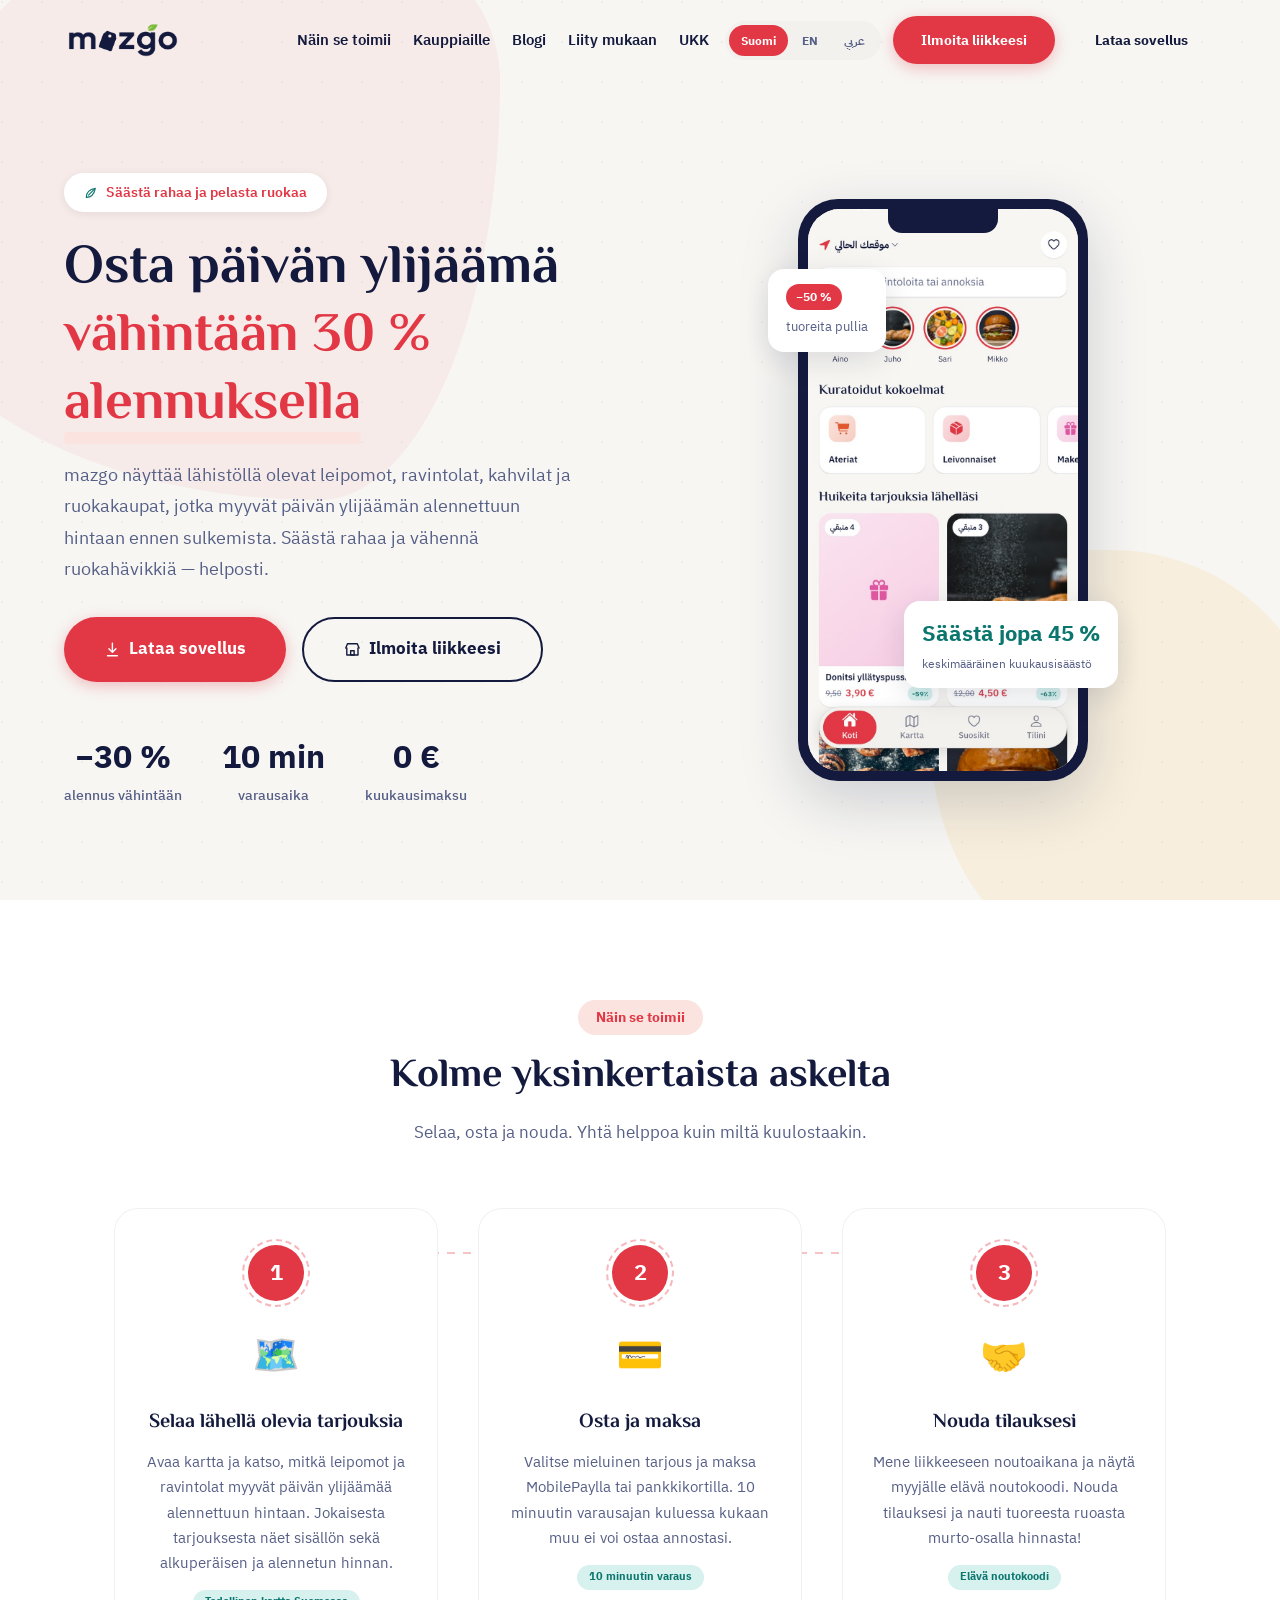
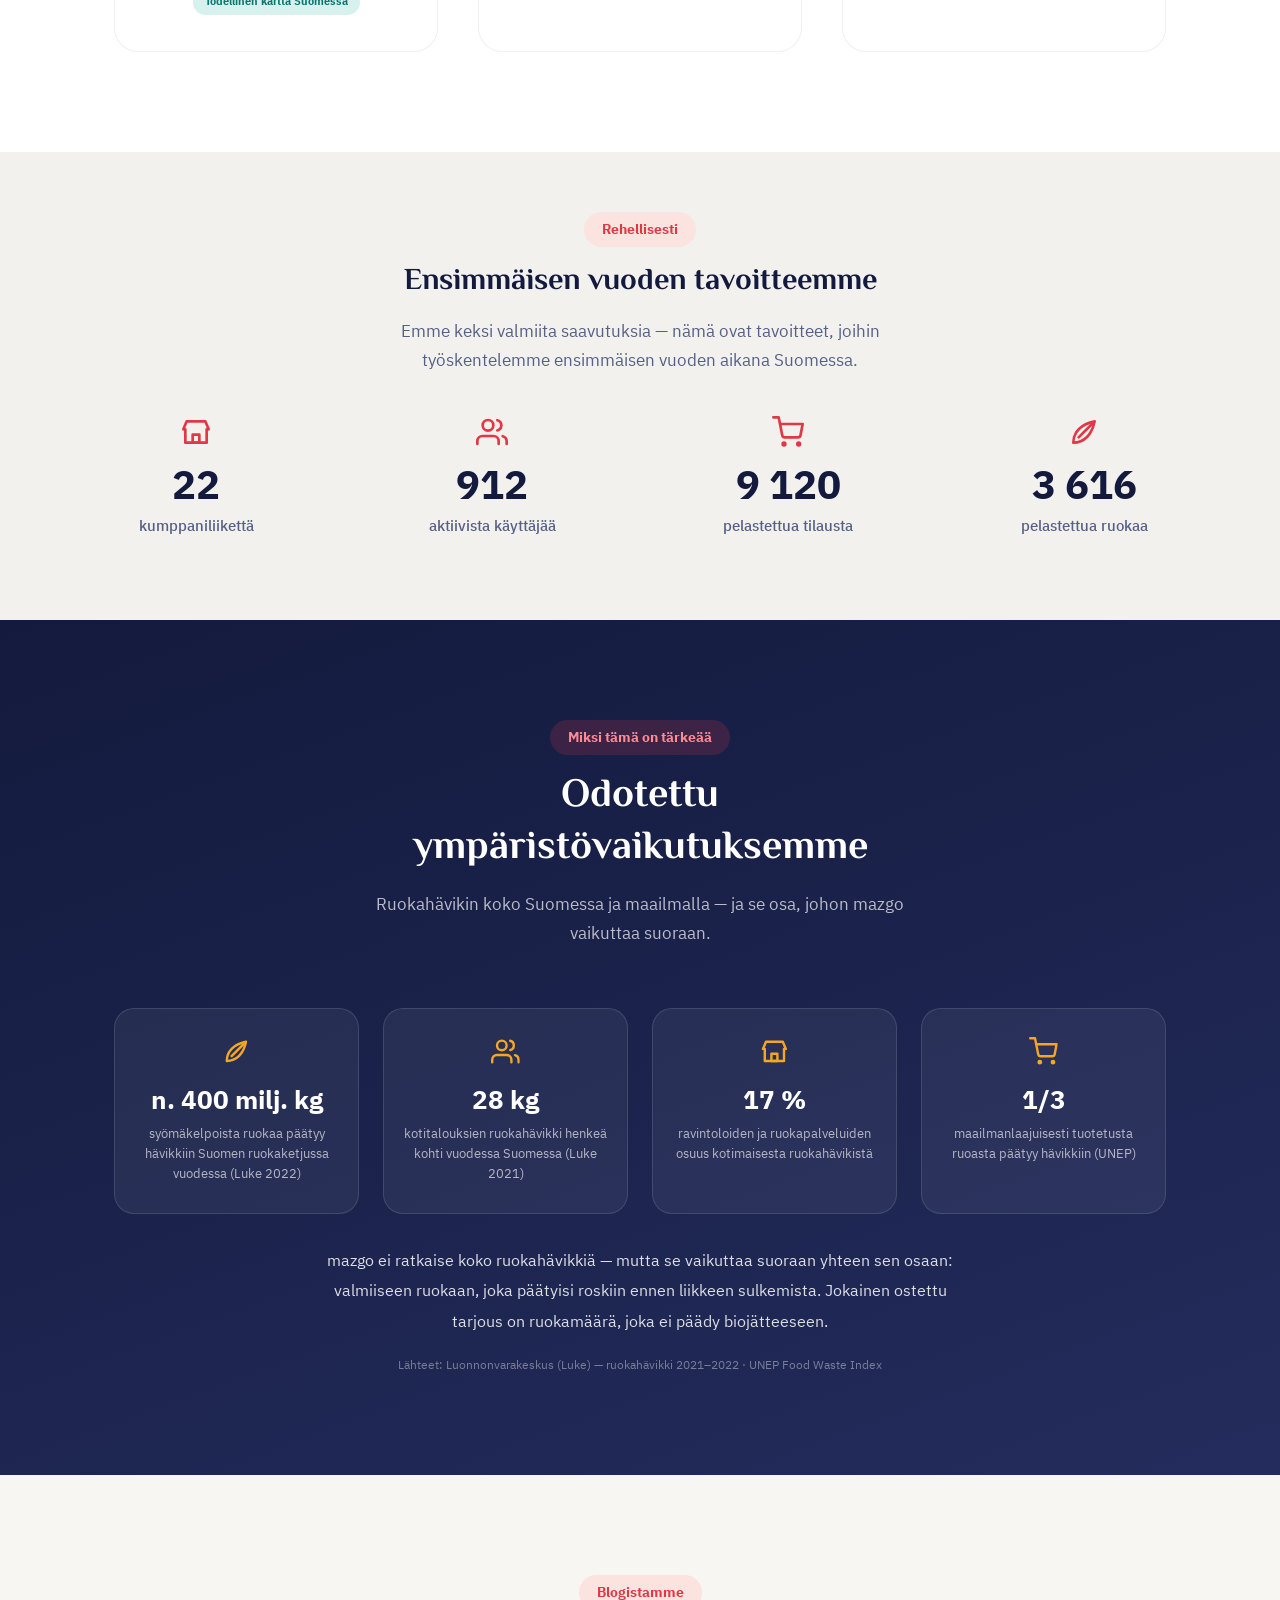
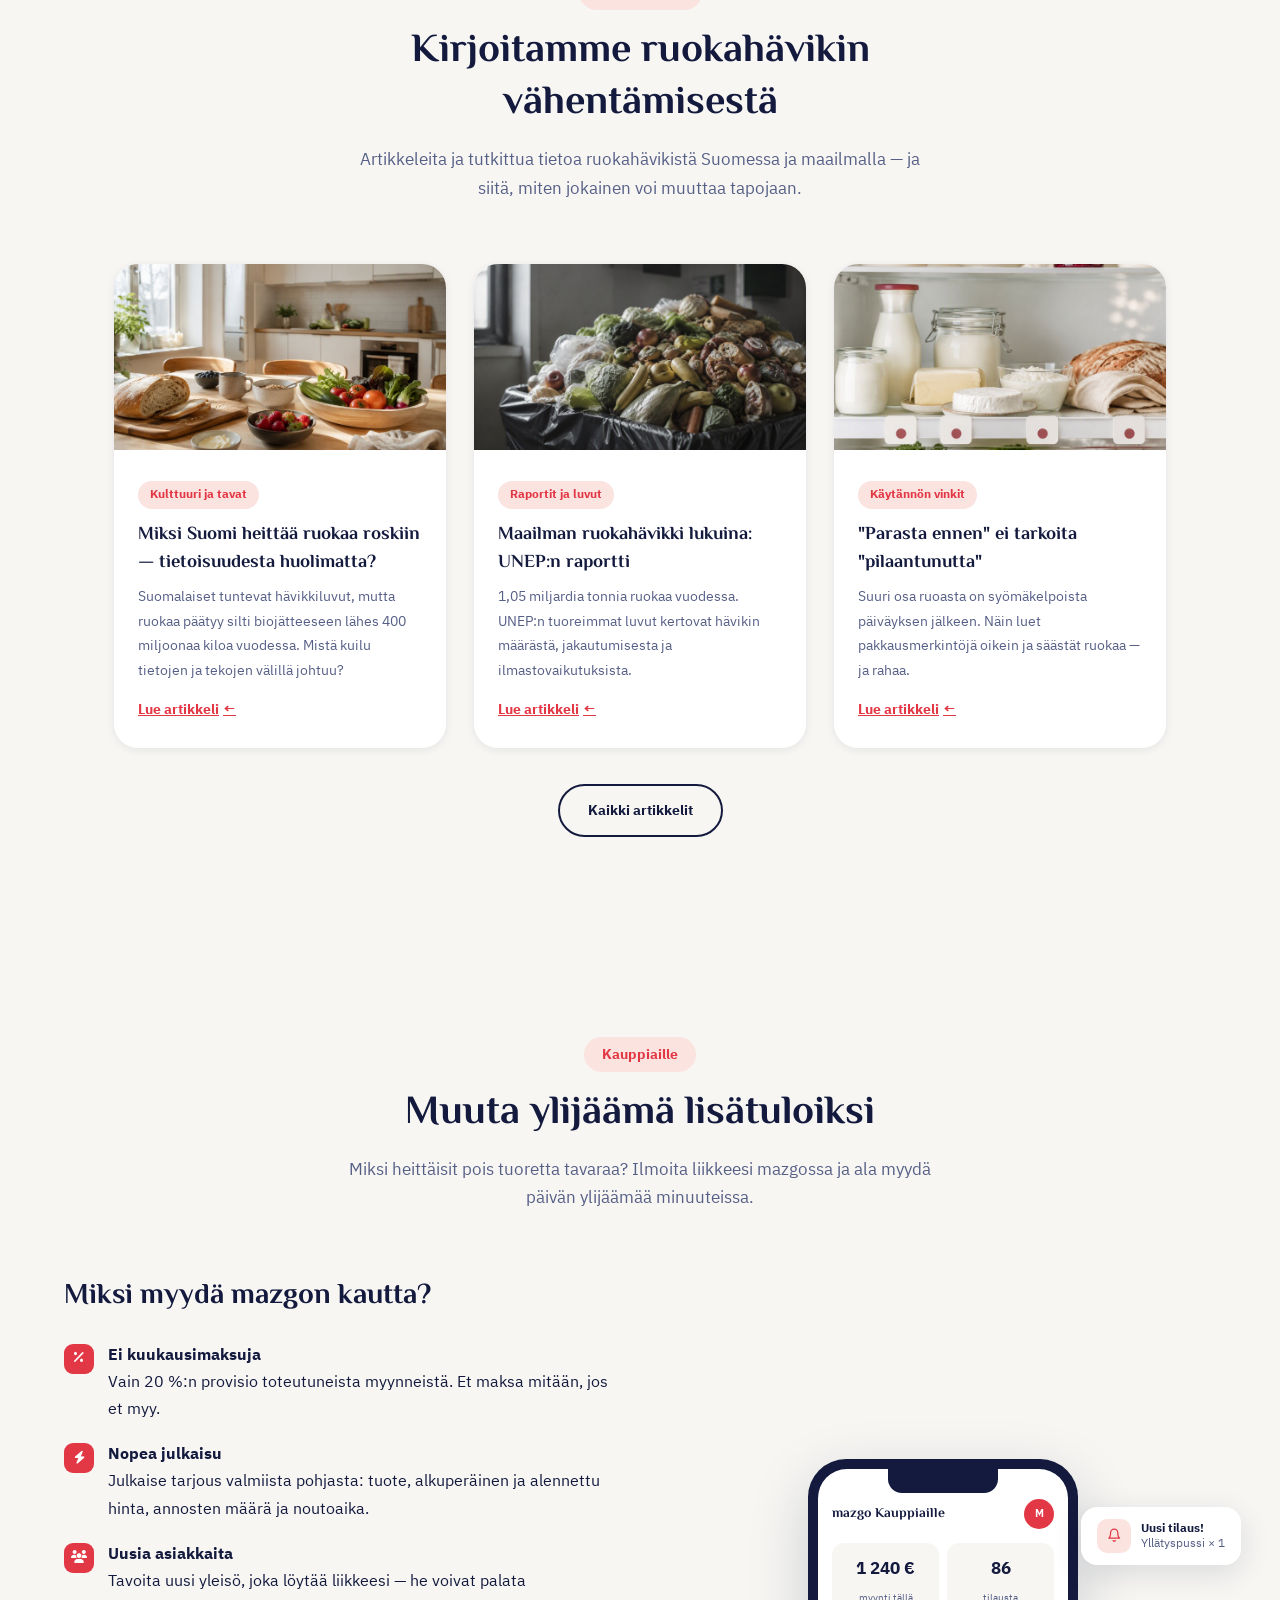
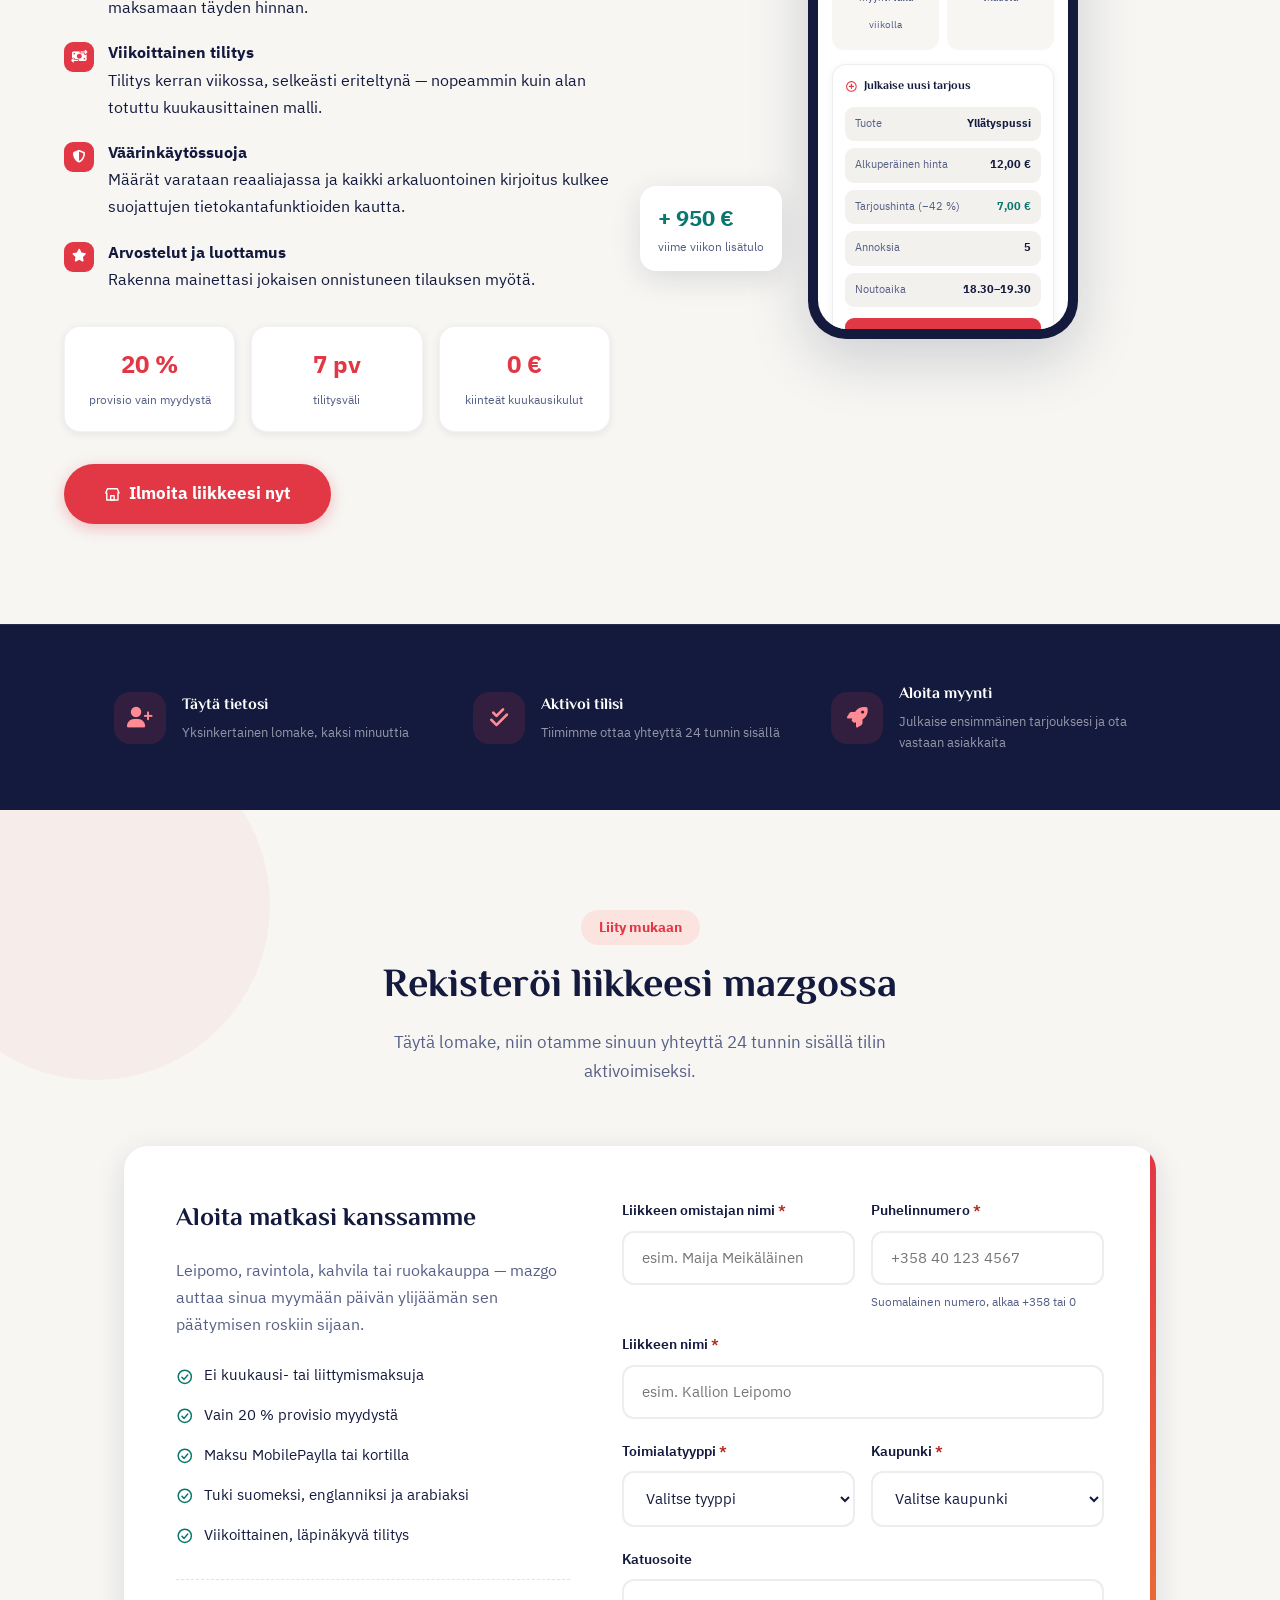
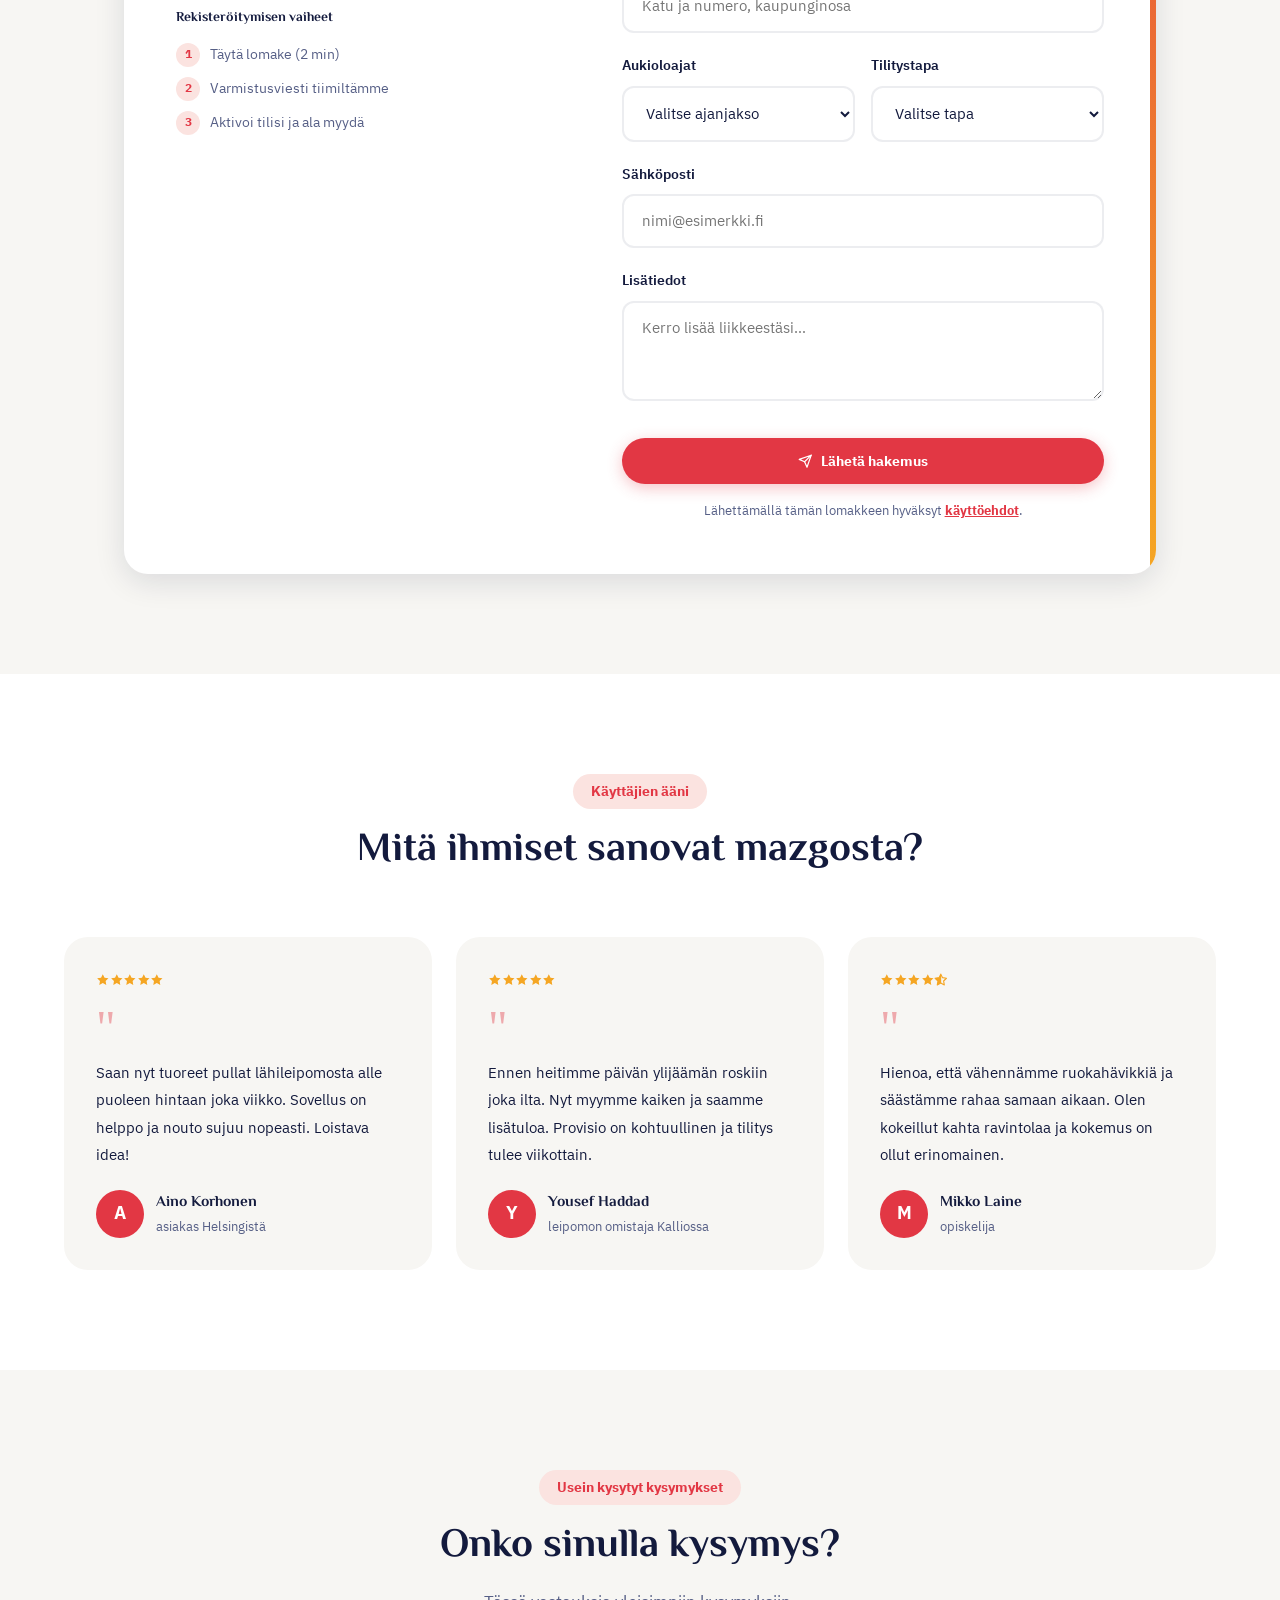
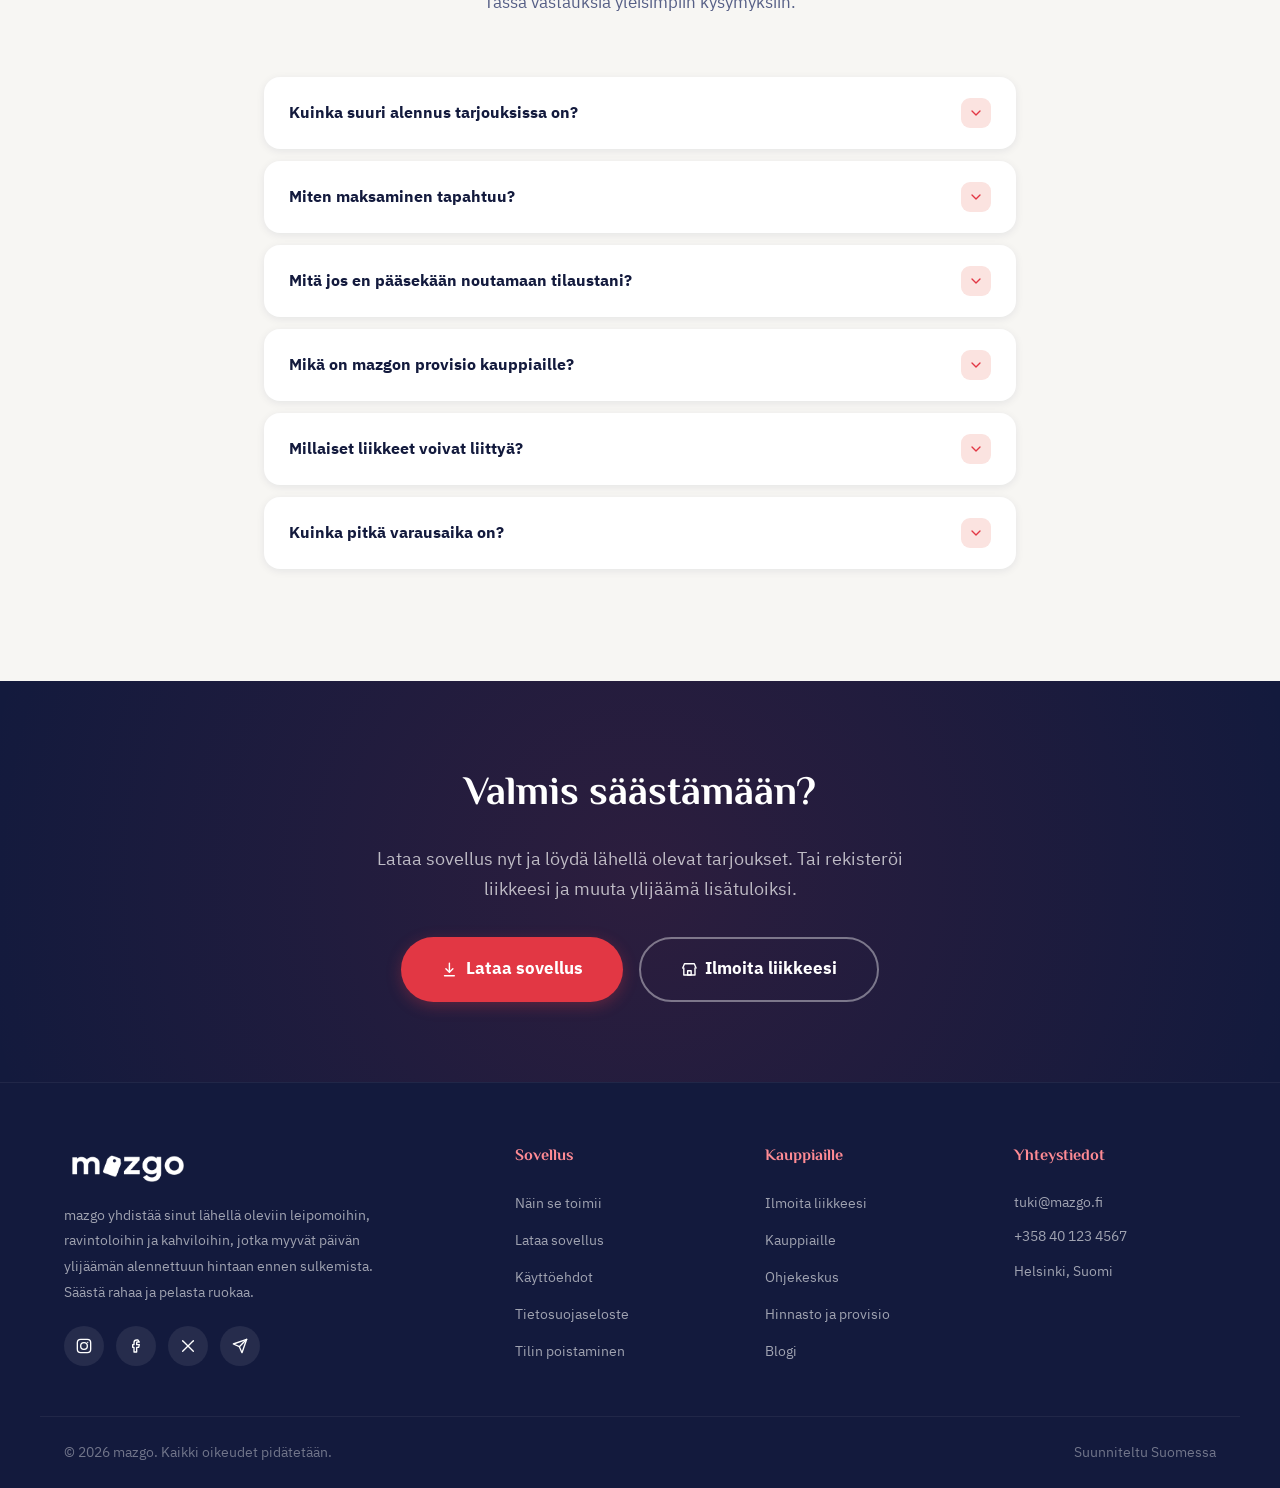
==== commit 75036dfd: "إصلاح الترويسة: شعار كحلي للخلفيات الفاتحة + منع لف الروابط + همبرغر حتى 1024px" ====
--- a/index.html
+++ b/index.html
@@ -51,7 +51,7 @@
 <!-- Navbar -->
 <nav class="navbar" id="navbar">
 <div class="nav-container">
-<a href="index.html" class="logo" aria-label="mazgo"><span class="logo-icon"><img src="assets/brand/mazgo-wordmark-leaf.png" alt="mazgo"></span></a>
+<a href="index.html" class="logo" aria-label="mazgo"><span class="logo-icon"><img src="assets/brand/mazgo-wordmark-ink.png" alt="mazgo"></span></a>
 <ul class="nav-links">
 <li><a href="#how" data-i18n="nav.how">Näin se toimii</a></li>
 <li><a href="#merchants" data-i18n="nav.merchants">Kauppiaille</a></li>
--- a/styles.css
+++ b/styles.css
@@ -34,13 +34,13 @@
 .logo:hover{opacity:.8}
 .logo-icon{width:118px;height:42px;display:flex;align-items:center;justify-content:center;flex-shrink:0}
 .logo-icon img{width:100%;height:100%;object-fit:contain}
-.nav-links{display:flex;gap:28px;list-style:none;margin-inline-start:auto}
-.nav-links a{text-decoration:none;color:var(--text);font-weight:600;font-size:.95rem;position:relative;transition:color .3s}
+.nav-links{display:flex;gap:22px;list-style:none;margin-inline-start:auto;flex-wrap:nowrap;flex-shrink:0}
+.nav-links a{text-decoration:none;color:var(--text);font-weight:600;font-size:.95rem;position:relative;transition:color .3s;white-space:nowrap}
 .nav-links a::after{content:'';position:absolute;bottom:-4px;inset-inline-start:0;width:0;height:2px;background:var(--crimson);transition:width .3s;border-radius:2px}
 .nav-links a:hover,.nav-links a.active{color:var(--crimson)}
 .nav-links a:hover::after,.nav-links a.active::after{width:100%}
-.nav-cta{display:flex;gap:12px;align-items:center}
-.btn{padding:12px 28px;border-radius:50px;font-family:'IBM Plex Sans Arabic',sans-serif;font-weight:700;font-size:.9rem;cursor:pointer;border:none;transition:all .3s ease;text-decoration:none;display:inline-flex;align-items:center;gap:8px}
+.nav-cta{display:flex;gap:12px;align-items:center;flex-shrink:0}
+.btn{padding:12px 28px;border-radius:50px;font-family:'IBM Plex Sans Arabic',sans-serif;font-weight:700;font-size:.9rem;cursor:pointer;border:none;transition:all .3s ease;text-decoration:none;display:inline-flex;align-items:center;gap:8px;white-space:nowrap}
 .btn-primary{background:var(--crimson);color:var(--white);box-shadow:0 4px 15px rgba(226,55,68,.3)}
 .btn-primary:hover{background:var(--crimson-dark);transform:translateY(-2px);box-shadow:0 8px 25px rgba(226,55,68,.4)}
 .btn-amber{background:var(--crimson);color:var(--white);box-shadow:0 4px 15px rgba(226,55,68,.3)}
@@ -360,7 +360,8 @@
 .toast.error .icon{color:var(--error)}
 
 /* Mobile */
-@media(max-width:1024px){.hero-title{font-size:2.8rem}.hiw-steps{grid-template-columns:1fr}.hiw-steps::before{display:none}.merchants-container{grid-template-columns:1fr}.testimonials-grid{grid-template-columns:1fr}.footer-container{grid-template-columns:1fr 1fr}}
+@media(max-width:1200px){.nav-cta .btn-ghost{display:none}}
+@media(max-width:1024px){.nav-links,.nav-cta{display:none}.mobile-menu-btn{display:block}.hero-title{font-size:2.8rem}.hiw-steps{grid-template-columns:1fr}.hiw-steps::before{display:none}.merchants-container{grid-template-columns:1fr}.testimonials-grid{grid-template-columns:1fr}.footer-container{grid-template-columns:1fr 1fr}}
 @media(max-width:768px){.nav-links,.nav-cta{display:none}.mobile-menu-btn{display:block}.hero-container{grid-template-columns:1fr;text-align:center}.hero-desc{margin:0 auto 32px}.hero-cta{justify-content:center}.hero-stats{justify-content:center}.hero-visual{display:none}.hero-title{font-size:2.1rem}.section-title{font-size:1.8rem}.stats-container{grid-template-columns:1fr 1fr}.register-card{grid-template-columns:1fr;padding:32px 24px}.form-row{grid-template-columns:1fr}.footer-container{grid-template-columns:1fr;text-align:center}.footer-social{justify-content:center}.footer-bottom{flex-direction:column;gap:8px;text-align:center}.cta-section h2{font-size:1.8rem}}
 
 /* Mobile Menu */
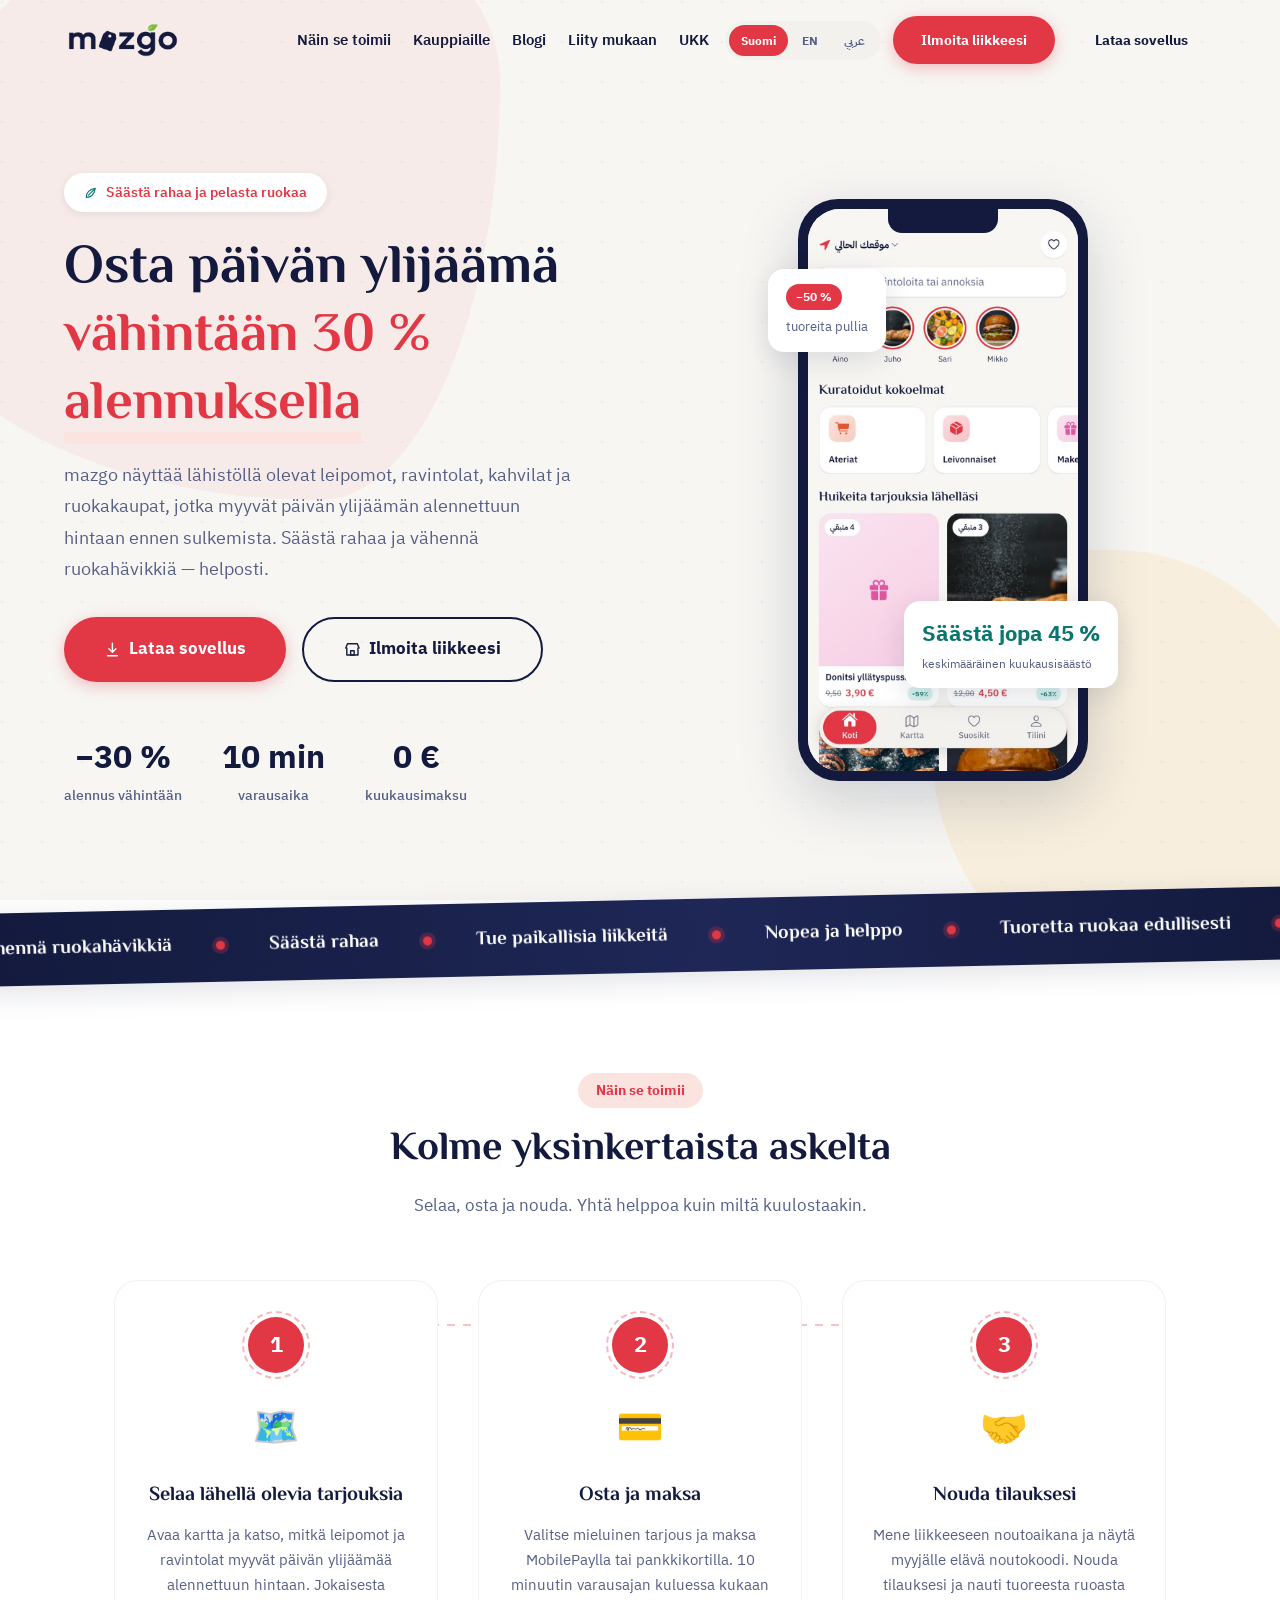
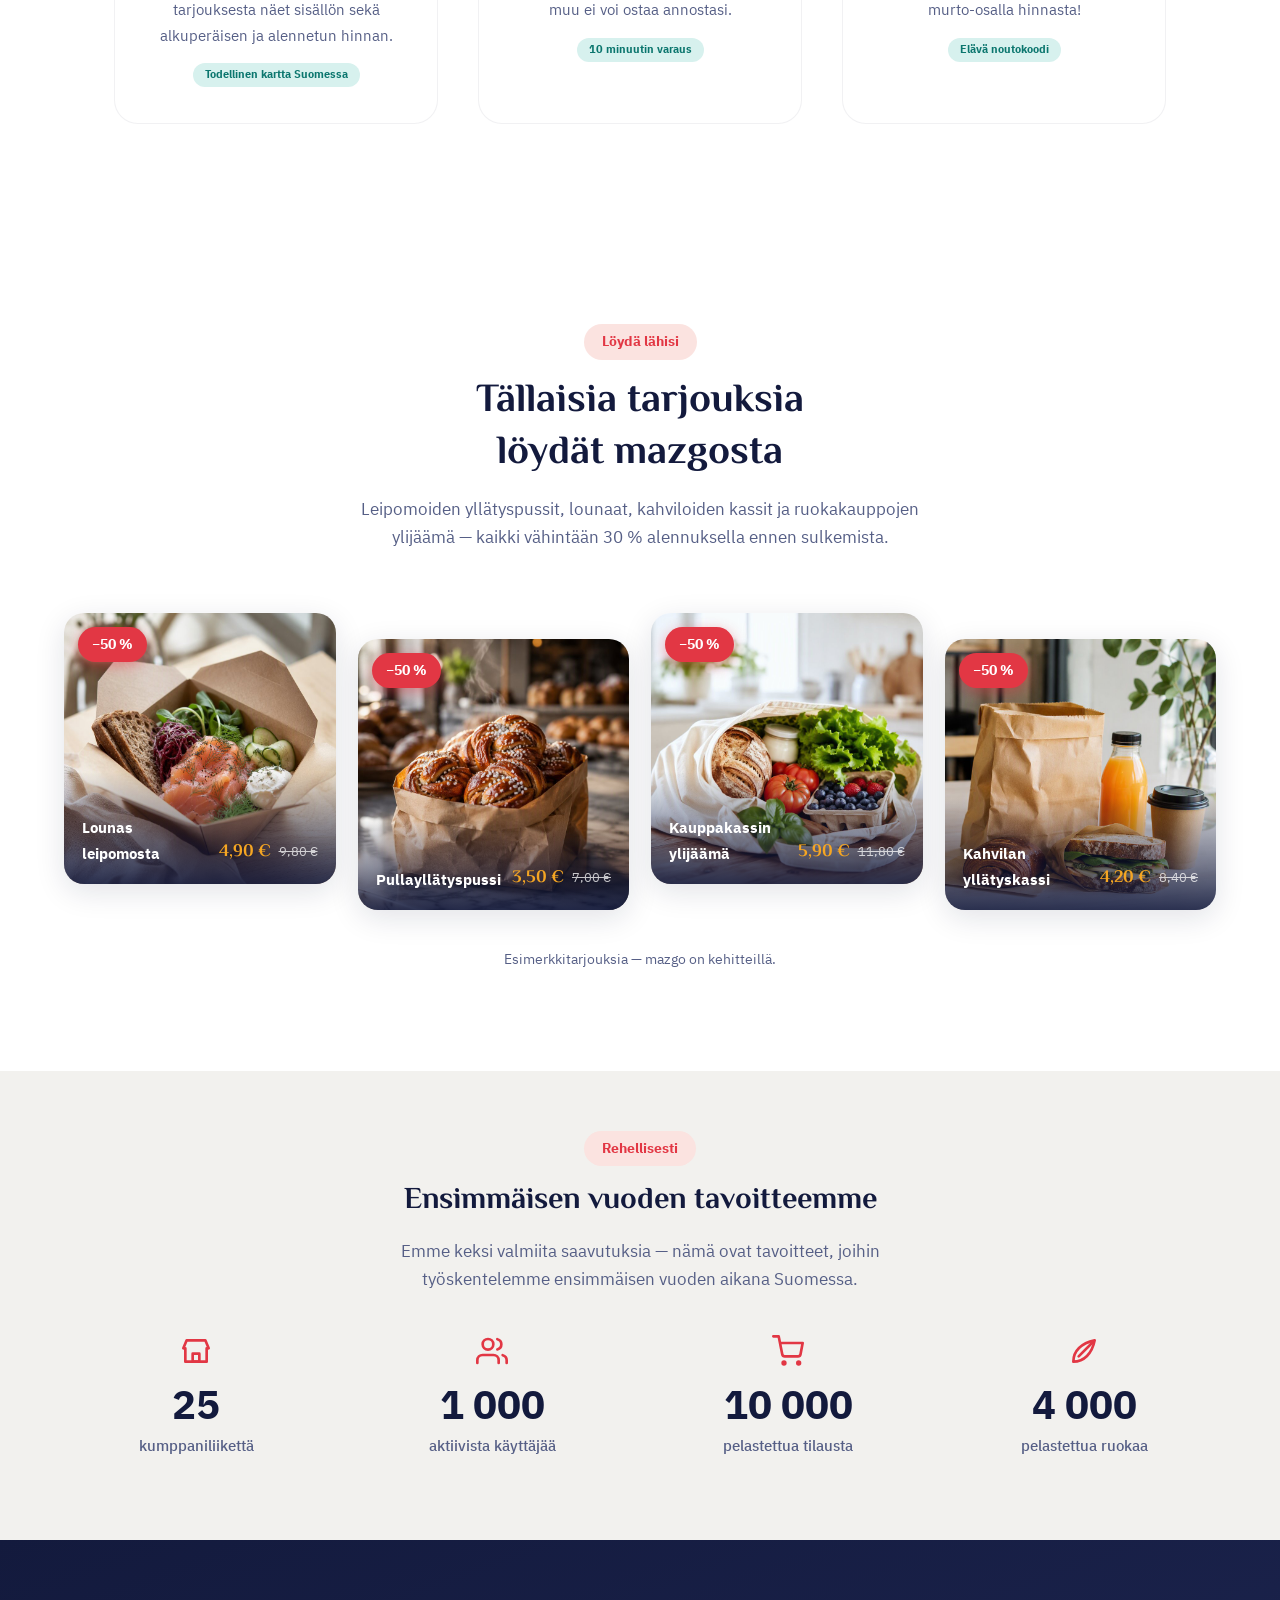
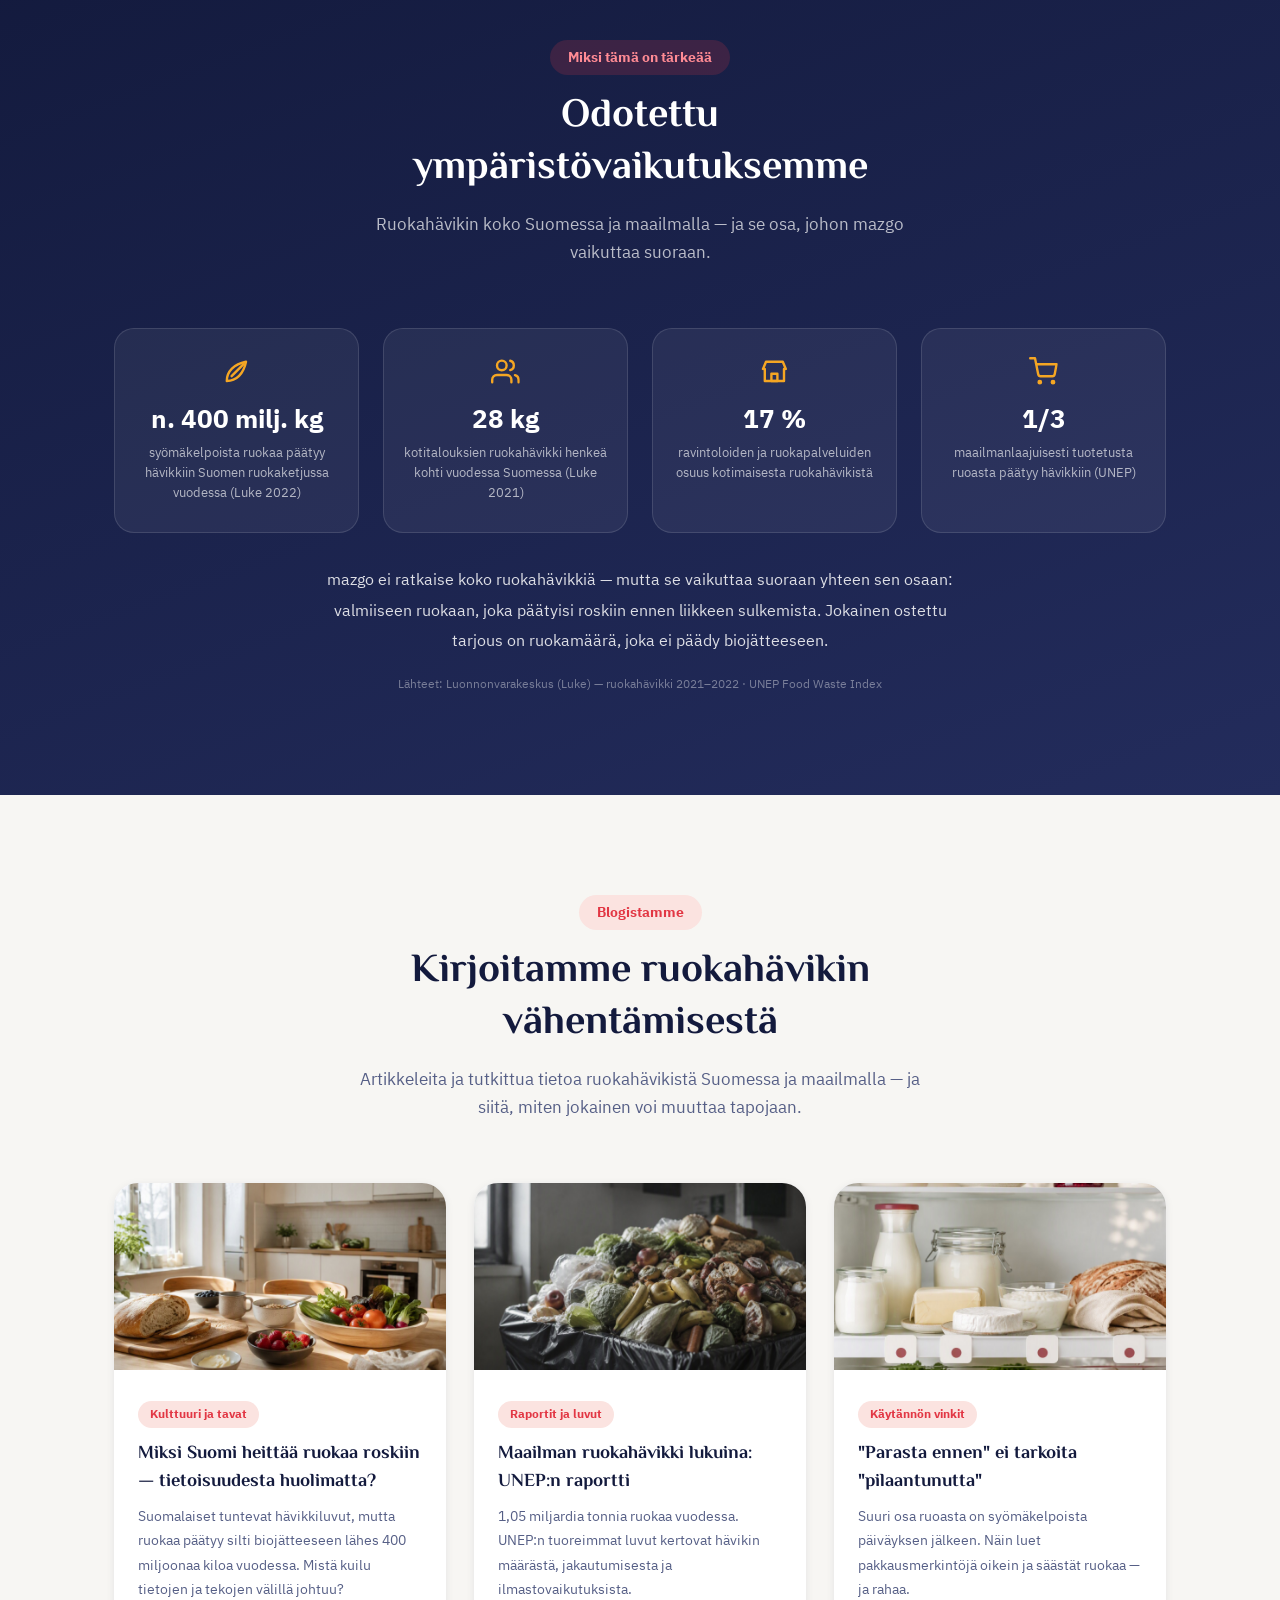
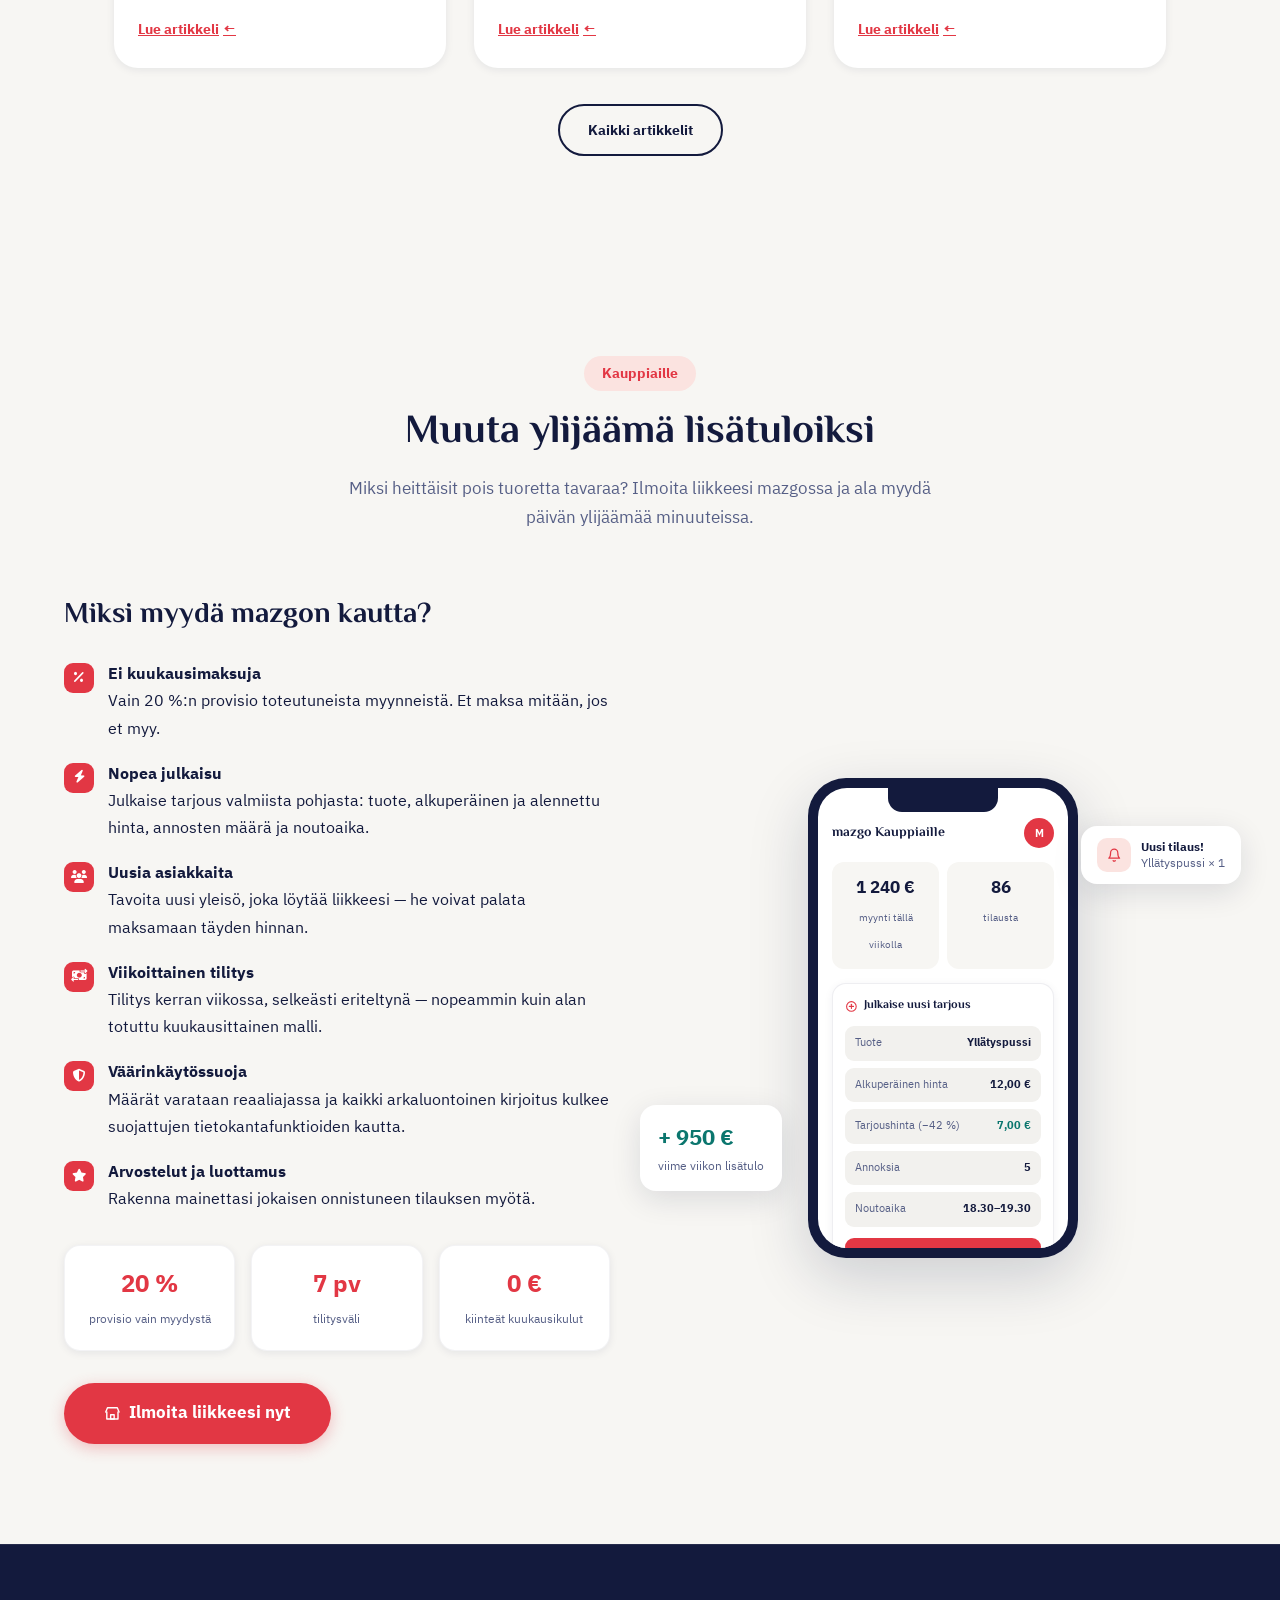
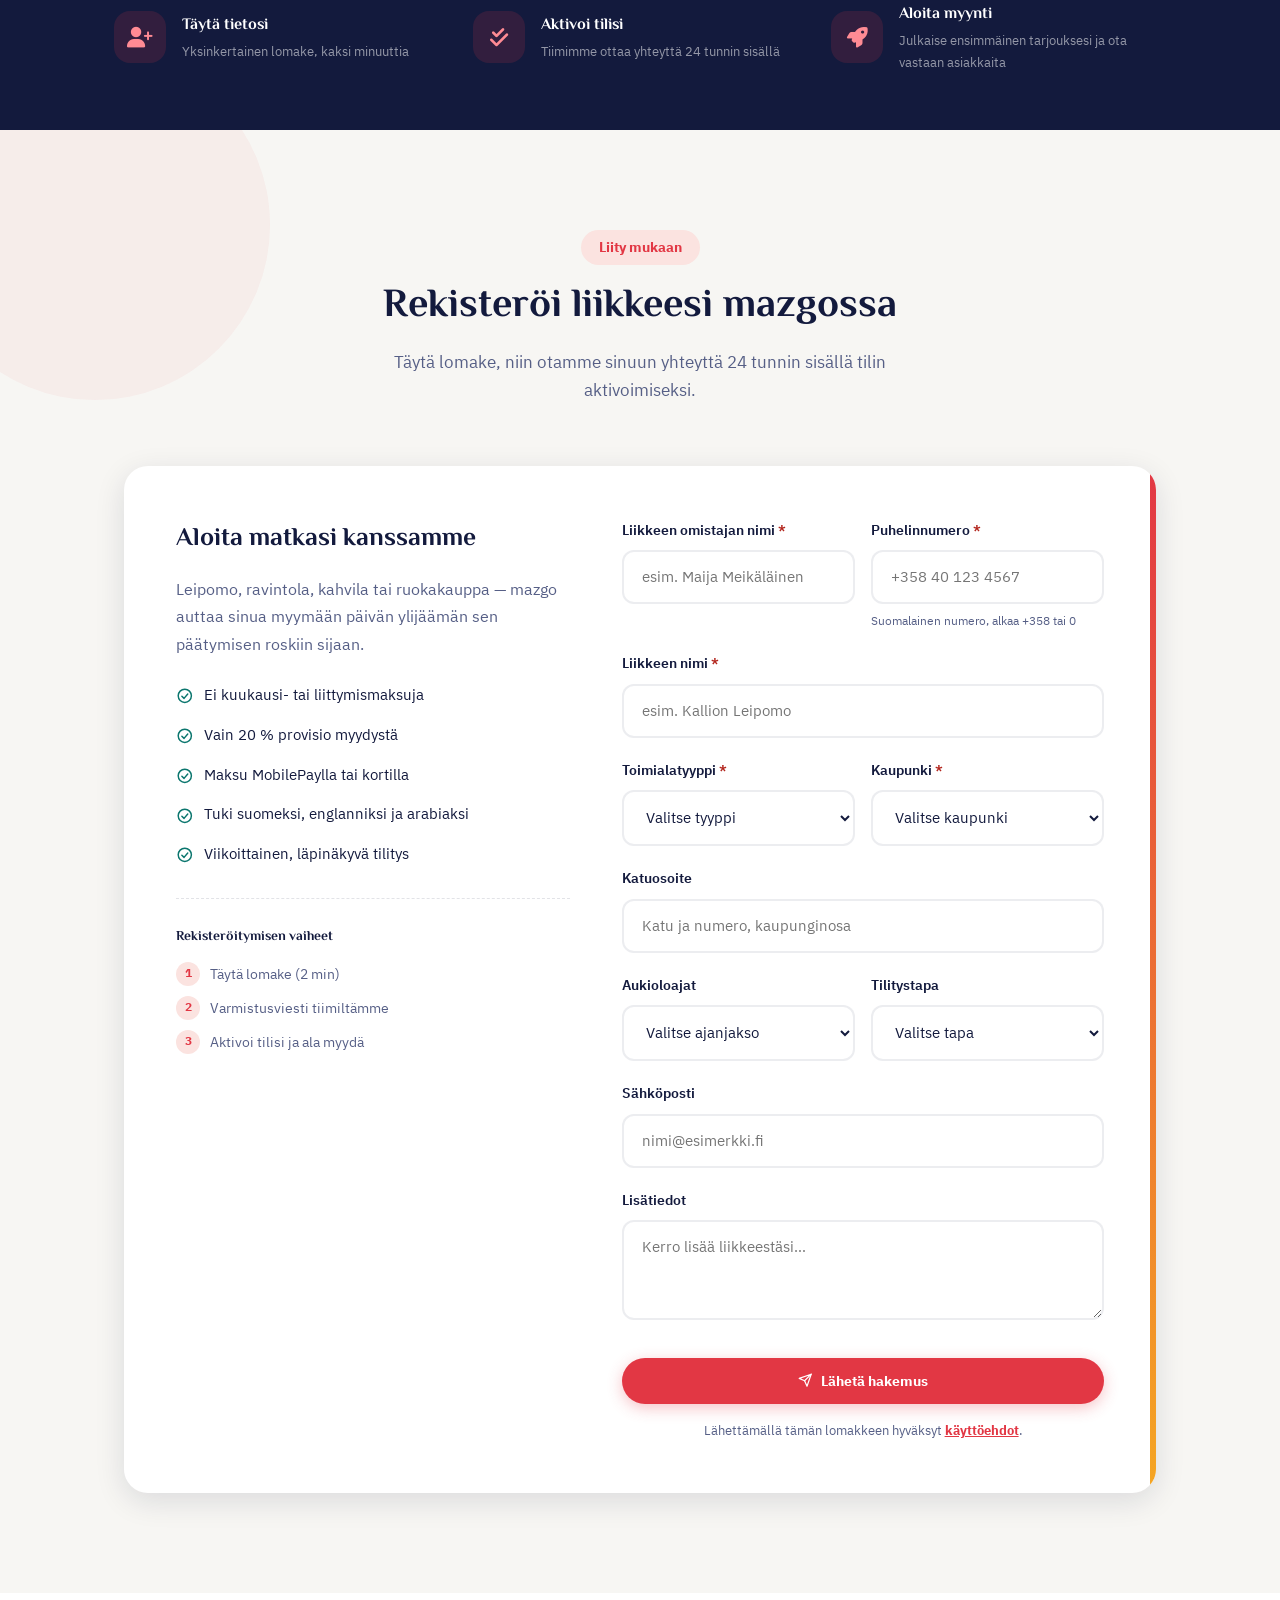
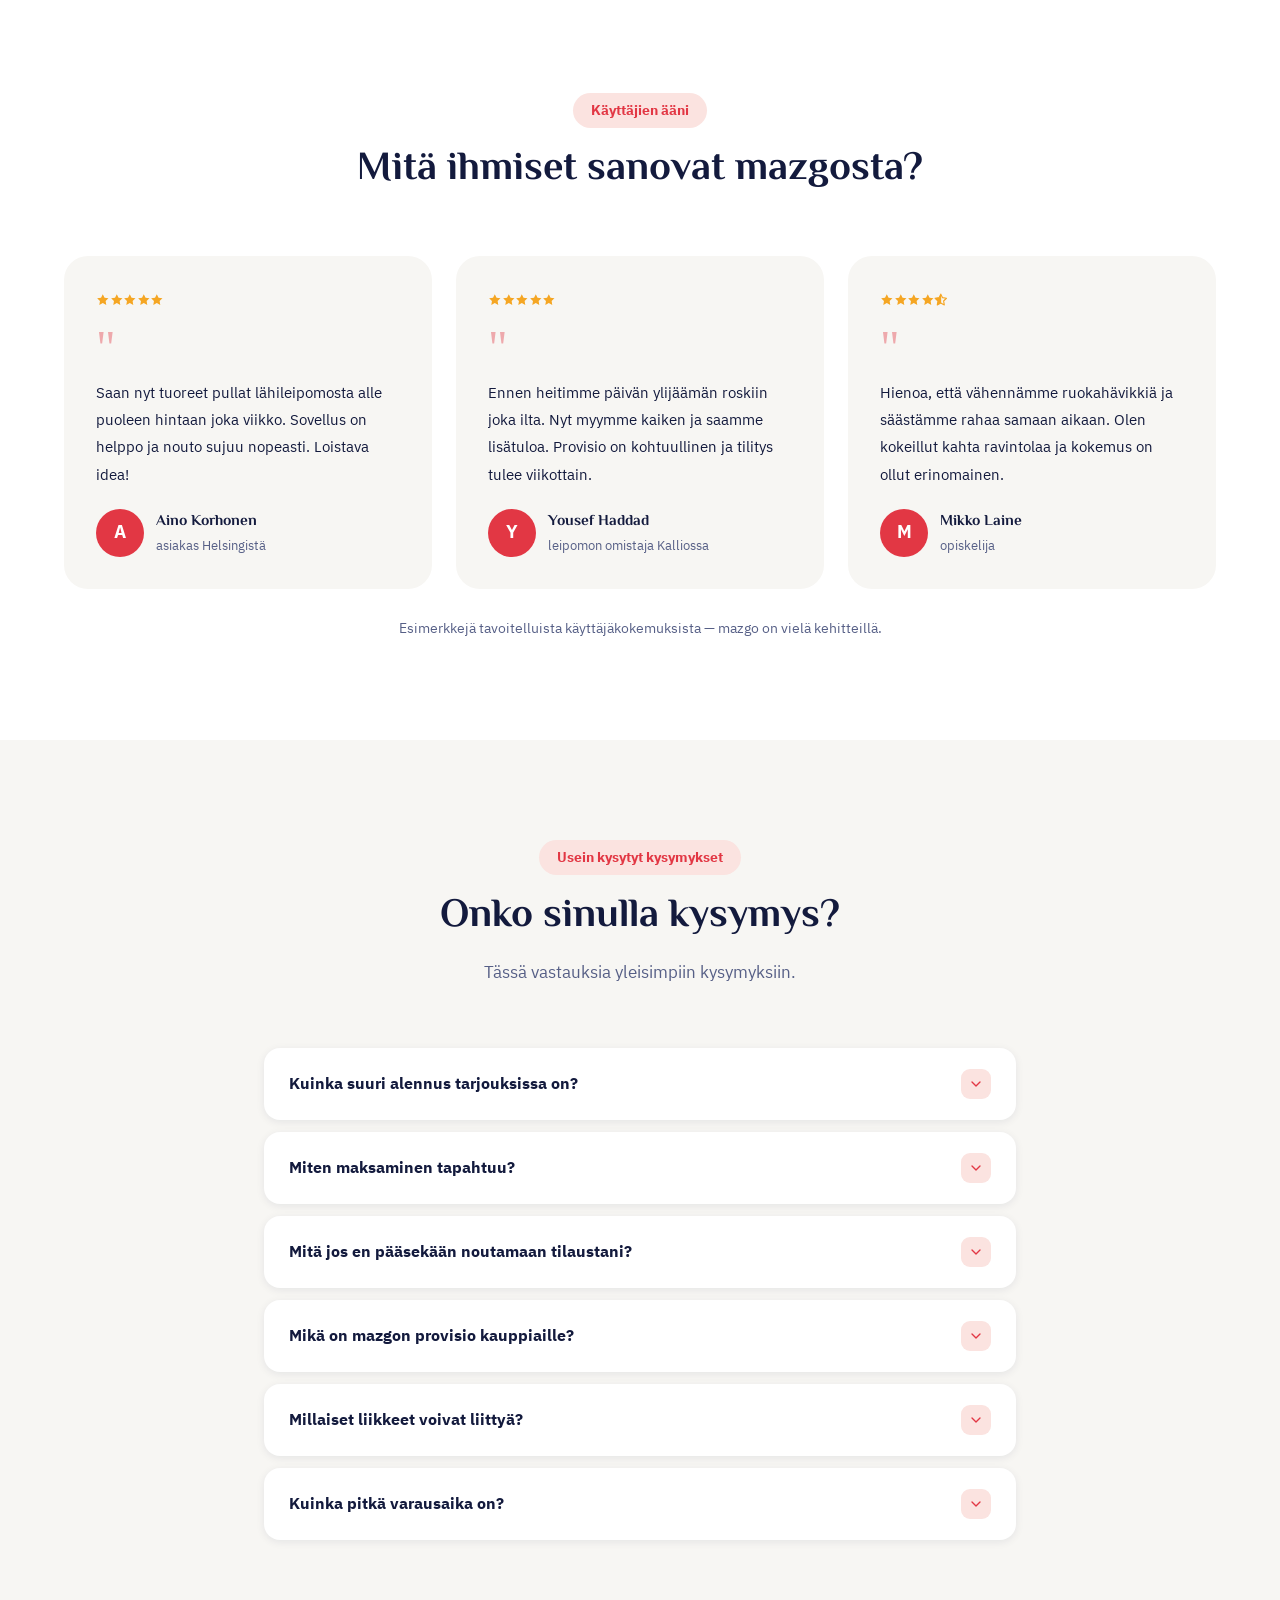
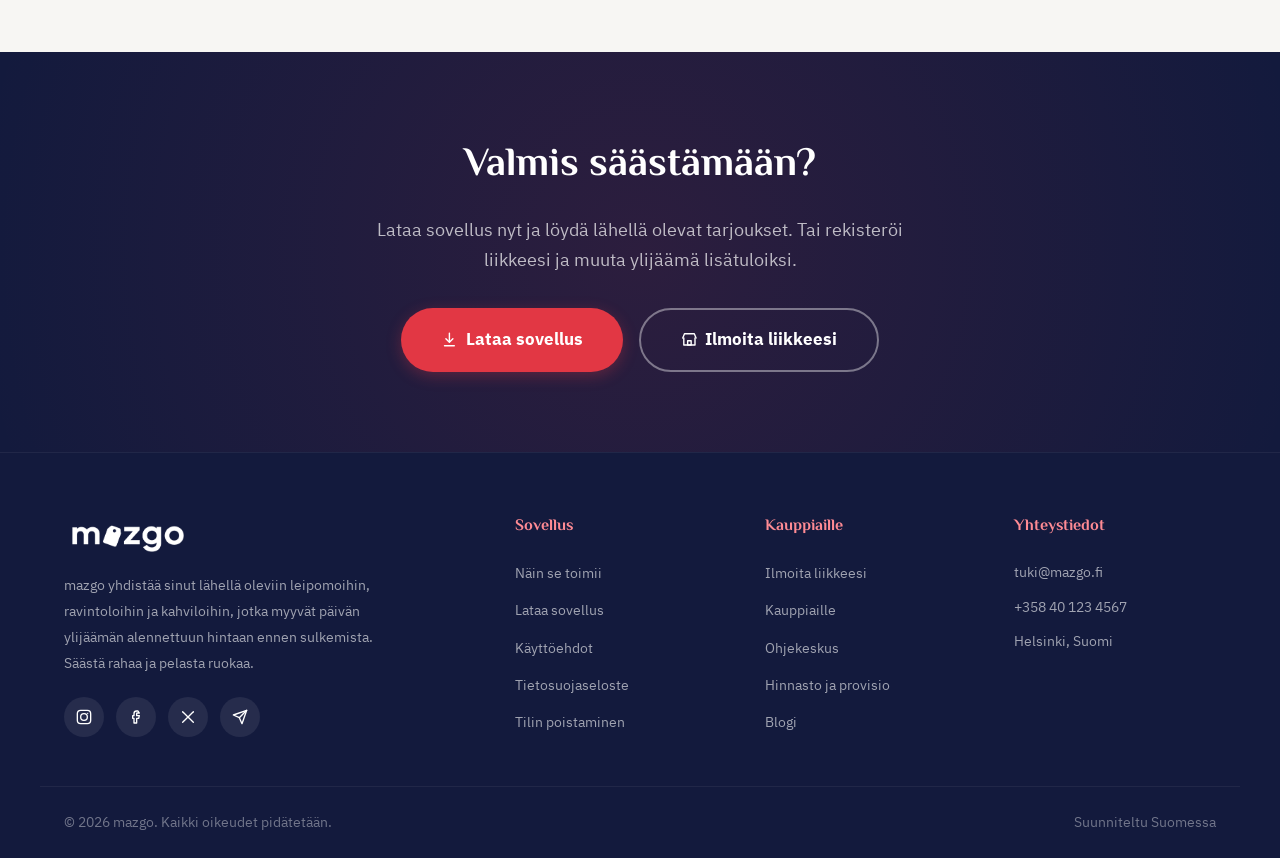
==== commit 9a6923c5: "ترقية بمستوى الوكالة: شريط قيم متحرك مائل + معرض أكل بصور مولدة + ملاحظات صدق" ====
--- a/index.html
+++ b/index.html
@@ -125,6 +125,24 @@
 </div>
 </section>
 
+<!-- Value marquee -->
+<div class="marquee" aria-hidden="false">
+<div class="marquee-track">
+<span class="mq-item" data-i18n="mq.1">Vähennä ruokahävikkiä</span><span class="mq-dot" aria-hidden="true"></span>
+<span class="mq-item" data-i18n="mq.2">Säästä rahaa</span><span class="mq-dot" aria-hidden="true"></span>
+<span class="mq-item" data-i18n="mq.3">Tue paikallisia liikkeitä</span><span class="mq-dot" aria-hidden="true"></span>
+<span class="mq-item" data-i18n="mq.4">Nopea ja helppo</span><span class="mq-dot" aria-hidden="true"></span>
+<span class="mq-item" data-i18n="mq.5">Tuoretta ruokaa edullisesti</span><span class="mq-dot" aria-hidden="true"></span>
+<span class="mq-item" data-i18n="mq.6">Yhdessä kestävämpi huominen</span><span class="mq-dot" aria-hidden="true"></span>
+<span class="mq-item" data-i18n="mq.1" aria-hidden="true">Vähennä ruokahävikkiä</span><span class="mq-dot" aria-hidden="true"></span>
+<span class="mq-item" data-i18n="mq.2" aria-hidden="true">Säästä rahaa</span><span class="mq-dot" aria-hidden="true"></span>
+<span class="mq-item" data-i18n="mq.3" aria-hidden="true">Tue paikallisia liikkeitä</span><span class="mq-dot" aria-hidden="true"></span>
+<span class="mq-item" data-i18n="mq.4" aria-hidden="true">Nopea ja helppo</span><span class="mq-dot" aria-hidden="true"></span>
+<span class="mq-item" data-i18n="mq.5" aria-hidden="true">Tuoretta ruokaa edullisesti</span><span class="mq-dot" aria-hidden="true"></span>
+<span class="mq-item" data-i18n="mq.6" aria-hidden="true">Yhdessä kestävämpi huominen</span><span class="mq-dot" aria-hidden="true"></span>
+</div>
+</div>
+
 <!-- How It Works -->
 <section class="section how-it-works" id="how">
 <div class="section-header animate-on-scroll">
@@ -155,6 +173,38 @@
 <span class="step-tag" data-i18n="how.s3.tag">Elävä noutokoodi</span>
 </div>
 </div>
+</section>
+
+<!-- Food gallery -->
+<section class="section gallery" id="gallery">
+<div class="section-header animate-on-scroll">
+<div class="section-label" data-i18n="gal.label">Löydä lähisi</div>
+<h2 class="section-title" data-i18n="gal.title">Tällaisia tarjouksia löydät mazgosta</h2>
+<p class="section-desc" data-i18n="gal.desc">Leipomoiden yllätyspussit, lounaat, kahviloiden kassit ja ruokakauppojen ylijäämä — kaikki vähintään 30 % alennuksella ennen sulkemista.</p>
+</div>
+<div class="gallery-grid">
+<figure class="gallery-card animate-on-scroll">
+<img src="assets/gallery/salmon-lunch.jpg" alt="Lohilounas leipomon kraft-rasiassa" loading="lazy">
+<span class="gallery-off" data-i18n="gal.off">−50 %</span>
+<figcaption><span class="gallery-name" data-i18n="gal.i1.n">Lounas leipomosta</span><span class="gallery-price"><b data-i18n="gal.i1.p">4,90 €</b><s data-i18n="gal.i1.o">9,80 €</s></span></figcaption>
+</figure>
+<figure class="gallery-card animate-on-scroll">
+<img src="assets/gallery/pastry-bag.jpg" alt="Pullayllätyspussi paperipussissa" loading="lazy">
+<span class="gallery-off" data-i18n="gal.off">−50 %</span>
+<figcaption><span class="gallery-name" data-i18n="gal.i2.n">Pullayllätyspussi</span><span class="gallery-price"><b data-i18n="gal.i2.p">3,50 €</b><s data-i18n="gal.i2.o">7,00 €</s></span></figcaption>
+</figure>
+<figure class="gallery-card animate-on-scroll">
+<img src="assets/gallery/grocery-bag.jpg" alt="Kauppakassin ylijäämä" loading="lazy">
+<span class="gallery-off" data-i18n="gal.off">−50 %</span>
+<figcaption><span class="gallery-name" data-i18n="gal.i3.n">Kauppakassin ylijäämä</span><span class="gallery-price"><b data-i18n="gal.i3.p">5,90 €</b><s data-i18n="gal.i3.o">11,80 €</s></span></figcaption>
+</figure>
+<figure class="gallery-card animate-on-scroll">
+<img src="assets/gallery/cafe-surprise.jpg" alt="Kahvilan yllätyskassi" loading="lazy">
+<span class="gallery-off" data-i18n="gal.off">−50 %</span>
+<figcaption><span class="gallery-name" data-i18n="gal.i4.n">Kahvilan yllätyskassi</span><span class="gallery-price"><b data-i18n="gal.i4.p">4,20 €</b><s data-i18n="gal.i4.o">8,40 €</s></span></figcaption>
+</figure>
+</div>
+<p class="gallery-note" data-i18n="gal.note">Esimerkkitarjouksia — mazgo on kehitteillä.</p>
 </section>
 
 <!-- First-year goals -->
@@ -374,6 +424,7 @@
 <div class="testimonial-author"><div class="author-avatar">M</div><div class="author-info"><h4 data-i18n="tst.3.author">Mikko Laine</h4><p data-i18n="tst.3.role">opiskelija</p></div></div>
 </div>
 </div>
+<p class="tst-note" data-i18n="tst.note">Esimerkkejä tavoitelluista käyttäjäkokemuksista — mazgo on vielä kehitteillä.</p>
 </section>
 
 <!-- FAQ -->
--- a/styles.css
+++ b/styles.css
@@ -375,3 +375,34 @@
 .mobile-menu a{text-decoration:none;color:var(--ink);font-size:1.1rem;font-weight:700}
 .mobile-menu .btn{width:100%;justify-content:center;margin-top:16px}
 .mobile-menu .lang-switch{margin-top:8px}
+
+/* Value marquee (homepage ribbon) */
+.marquee{overflow:hidden;background:linear-gradient(90deg,var(--ink),#1E2756 55%,var(--ink));padding:20px 0;position:relative;transform:rotate(-1.2deg);width:104%;margin-inline-start:-2%;box-shadow:var(--shadow-md);z-index:5}
+.marquee-track{display:flex;gap:44px;width:max-content;animation:mq 36s linear infinite;align-items:center}
+.marquee:hover .marquee-track{animation-play-state:paused}
+.mq-item{color:var(--white);font-family:'El Messiri','IBM Plex Sans Arabic',sans-serif;font-size:1.2rem;font-weight:700;white-space:nowrap}
+.mq-item:nth-of-type(even){color:var(--amber)}
+.mq-dot{width:9px;height:9px;background:var(--crimson);border-radius:50%;flex-shrink:0;box-shadow:0 0 0 4px rgba(226,55,68,.25)}
+@keyframes mq{to{transform:translateX(-50%)}}
+[dir="rtl"] .marquee-track{animation-name:mq-rtl}
+@keyframes mq-rtl{from{transform:translateX(-50%)}to{transform:translateX(0)}}
+
+/* Food gallery (homepage) */
+.gallery{background:var(--white)}
+.gallery-grid{display:grid;grid-template-columns:repeat(4,1fr);gap:22px;max-width:1200px;margin:0 auto;padding:0 24px}
+.gallery-card{position:relative;border-radius:20px;overflow:hidden;box-shadow:var(--shadow-md);transition:transform .35s cubic-bezier(.16,1,.3,1),box-shadow .35s ease}
+.gallery-card:nth-child(even){transform:translateY(26px)}
+.gallery-card:hover{transform:translateY(-6px);box-shadow:var(--shadow-lg)}
+.gallery-card:nth-child(even):hover{transform:translateY(20px)}
+.gallery-card img{width:100%;aspect-ratio:1;object-fit:cover;display:block;transition:transform .6s cubic-bezier(.16,1,.3,1)}
+.gallery-card:hover img{transform:scale(1.07)}
+.gallery-off{position:absolute;top:14px;inset-inline-start:14px;background:var(--crimson);color:var(--white);font-weight:800;font-size:.85rem;padding:6px 14px;border-radius:50px;box-shadow:0 4px 14px rgba(226,55,68,.45)}
+.gallery-card figcaption{position:absolute;inset-inline:0;bottom:0;padding:44px 18px 16px;background:linear-gradient(to top,rgba(19,26,61,.88),rgba(19,26,61,0));color:var(--white);display:flex;justify-content:space-between;align-items:flex-end;gap:10px}
+.gallery-name{font-weight:700;font-size:.95rem}
+.gallery-price{white-space:nowrap}
+.gallery-price b{font-size:1.1rem;color:var(--amber);font-family:'El Messiri',sans-serif}
+.gallery-price s{opacity:.75;font-size:.8rem;margin-inline-start:8px}
+.gallery-note{text-align:center;color:var(--text-muted);font-size:.85rem;margin-top:64px}
+.tst-note{text-align:center;color:var(--text-muted);font-size:.85rem;margin-top:28px}
+@media(max-width:1024px){.gallery-grid{grid-template-columns:repeat(2,1fr)}.gallery-card:nth-child(even){transform:none}.gallery-card:nth-child(even):hover{transform:translateY(-6px)}.gallery-note{margin-top:32px}}
+@media(max-width:560px){.gallery-grid{grid-template-columns:1fr 1fr;gap:12px}.mq-item{font-size:1rem}.marquee{padding:14px 0}}
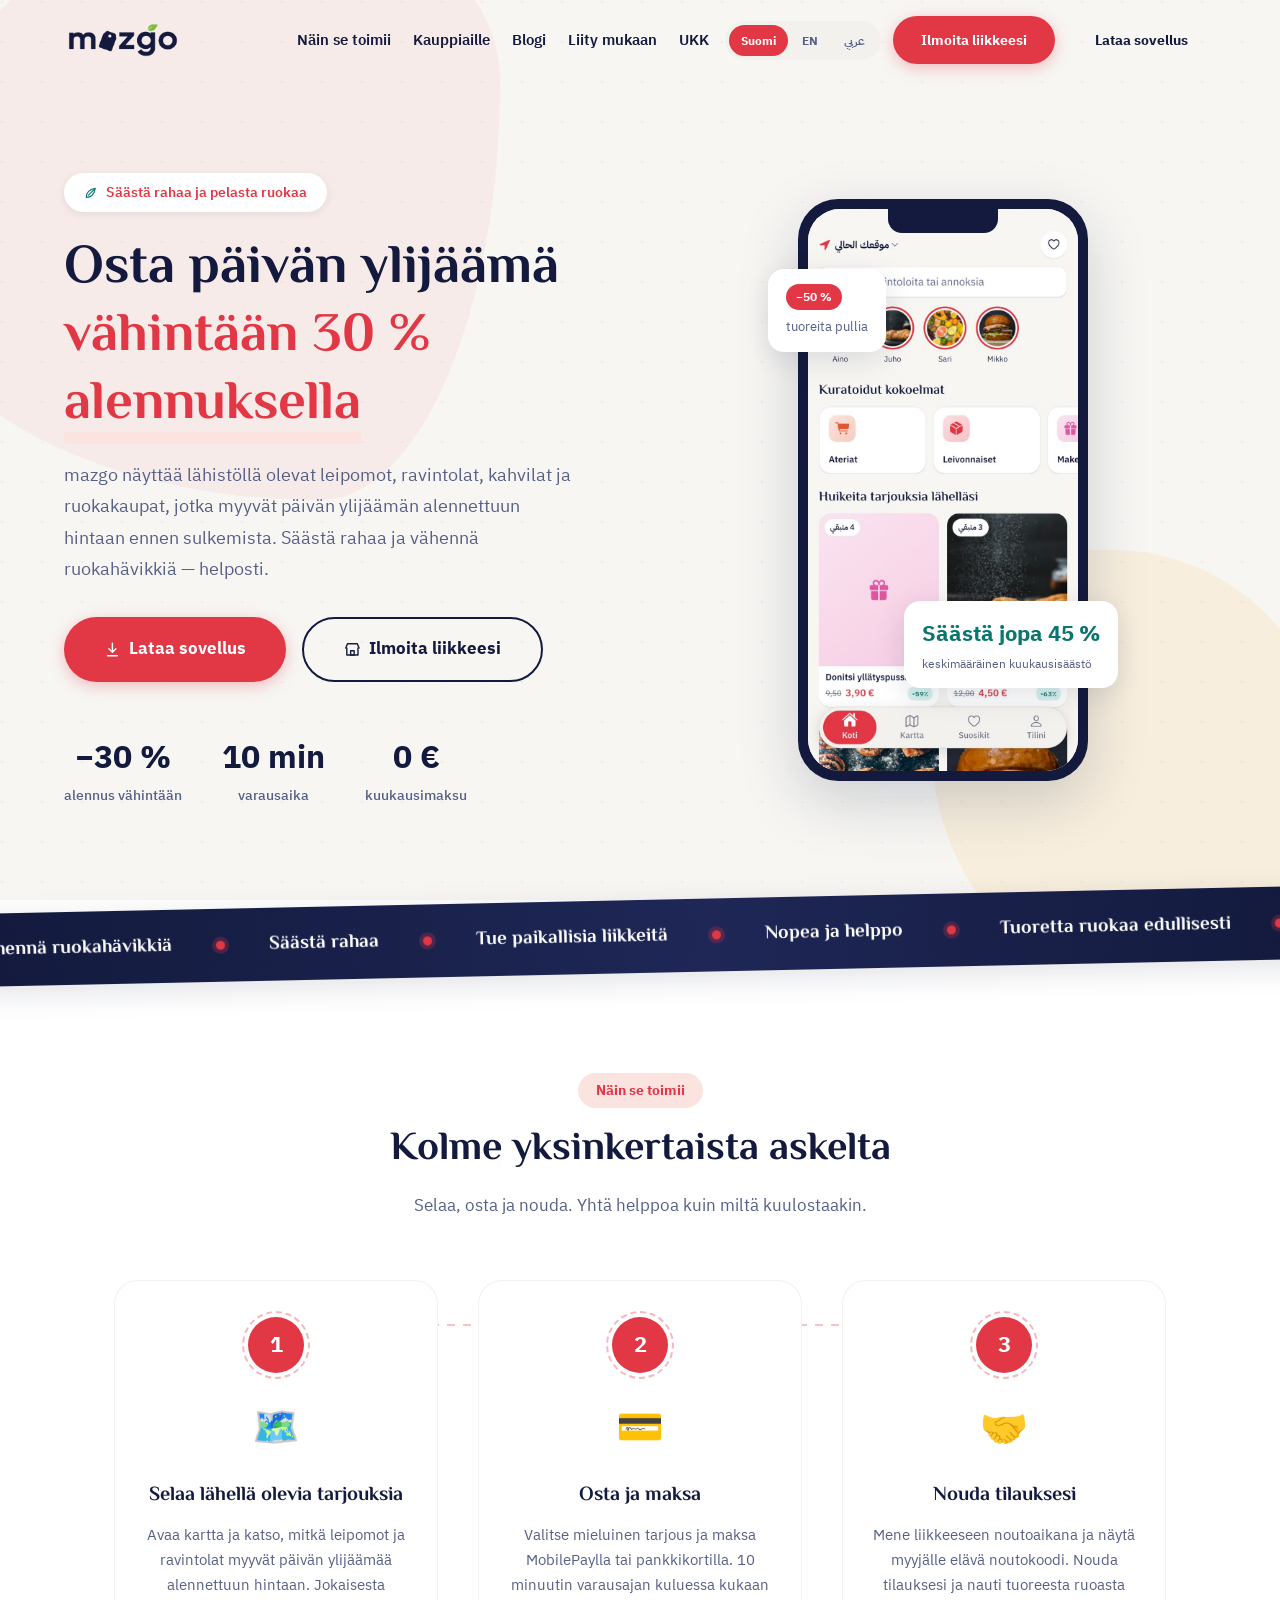
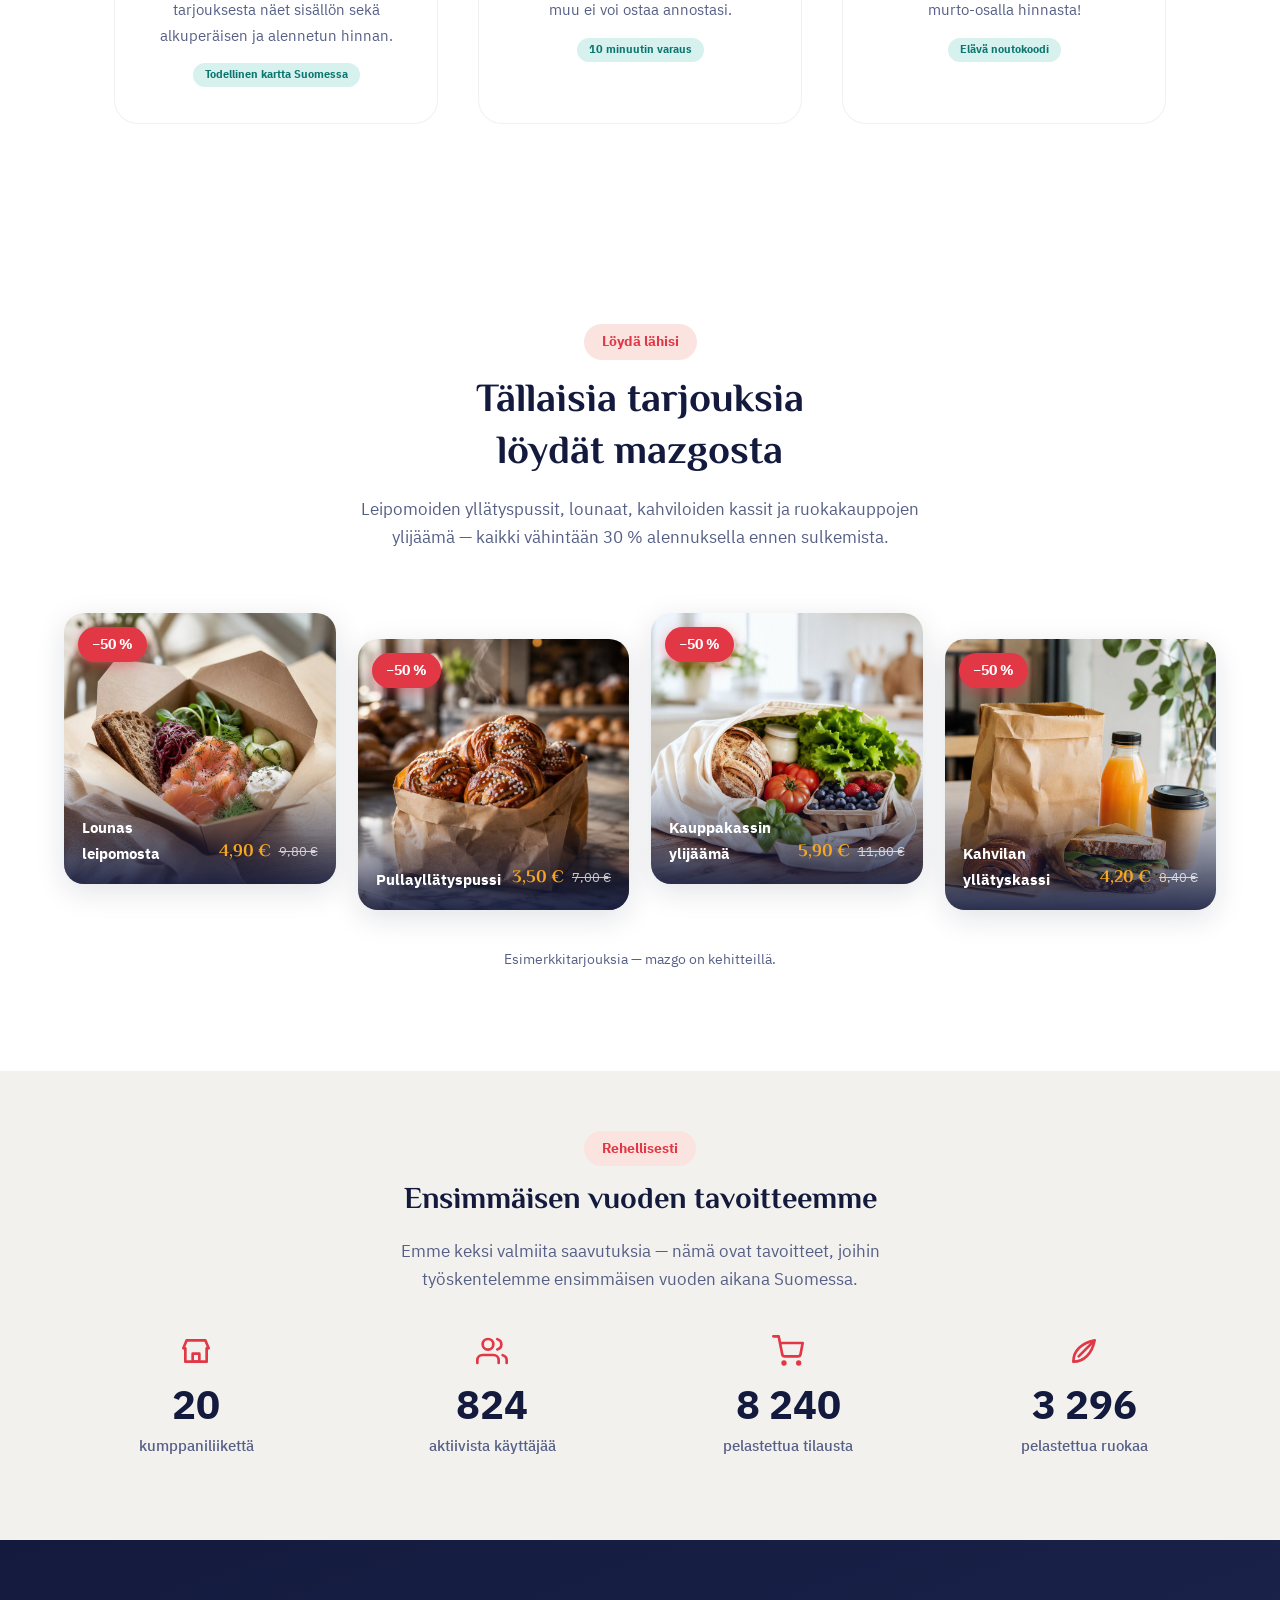
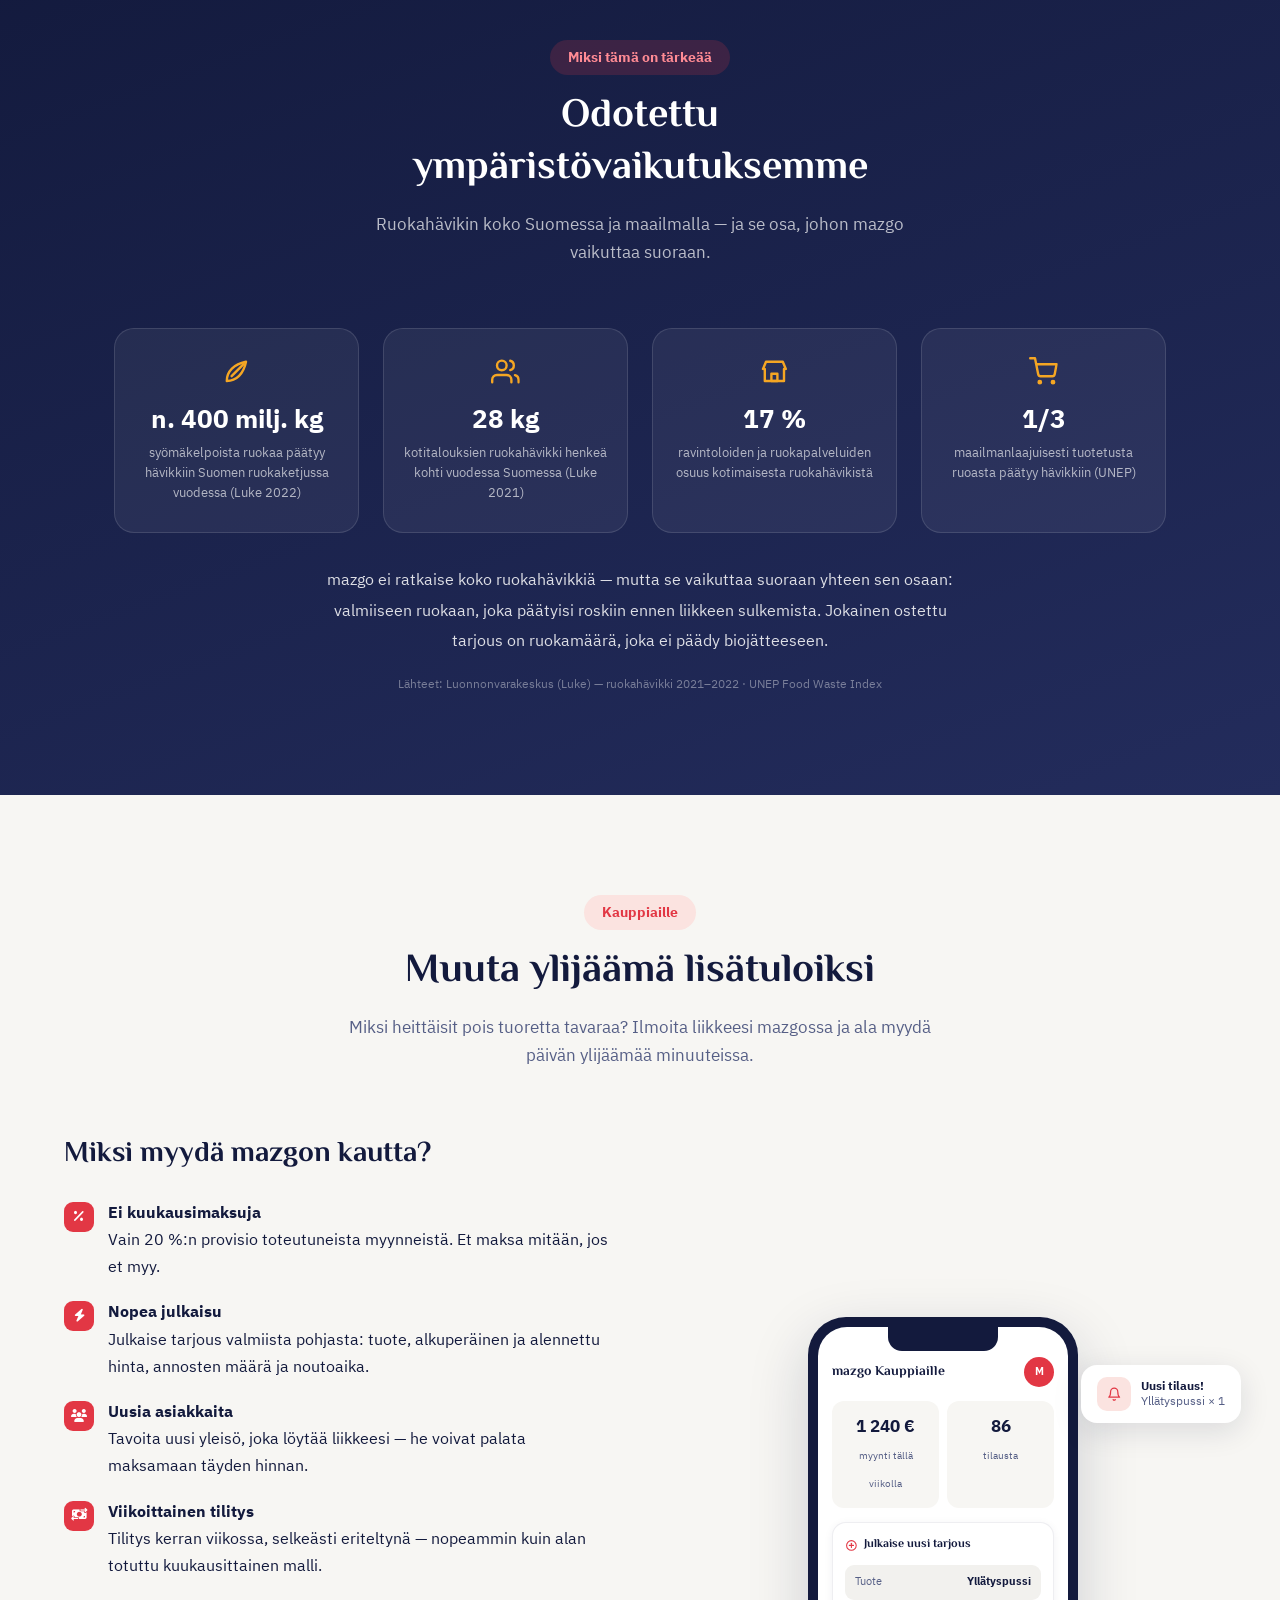
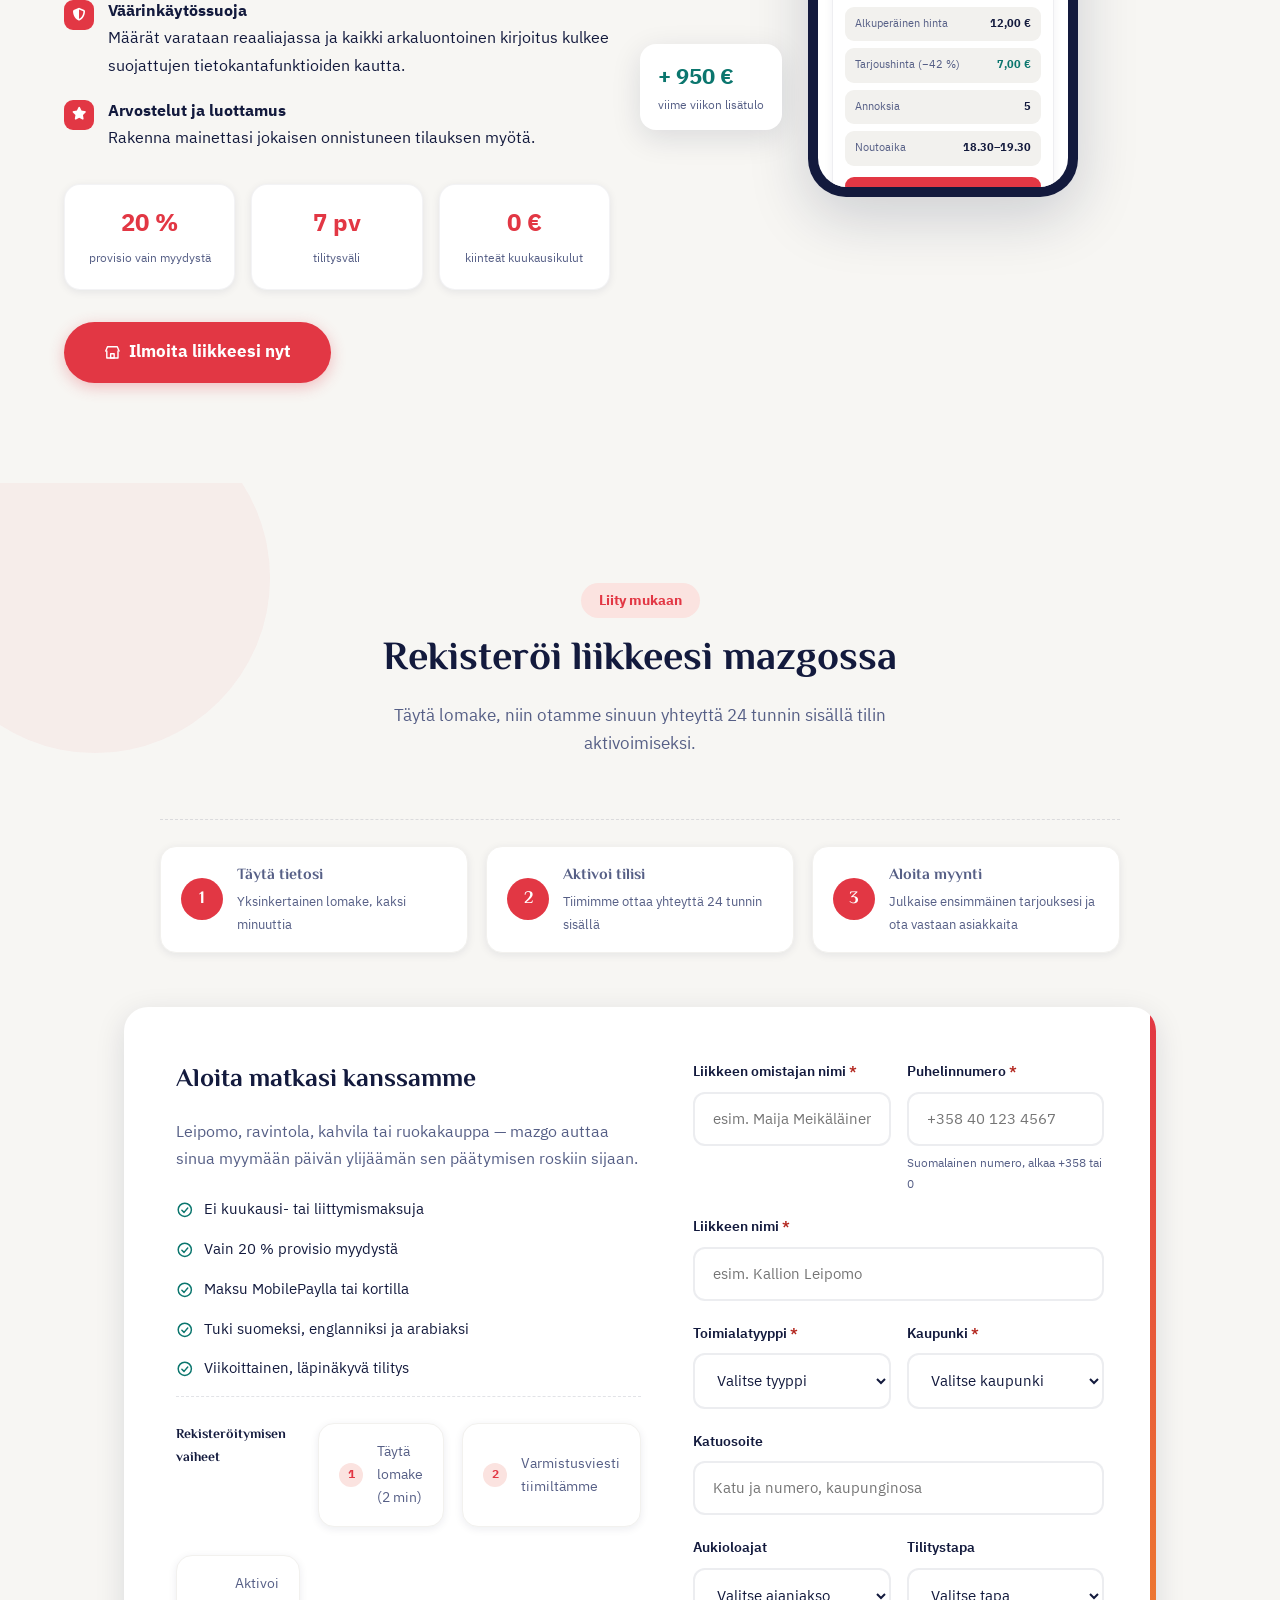
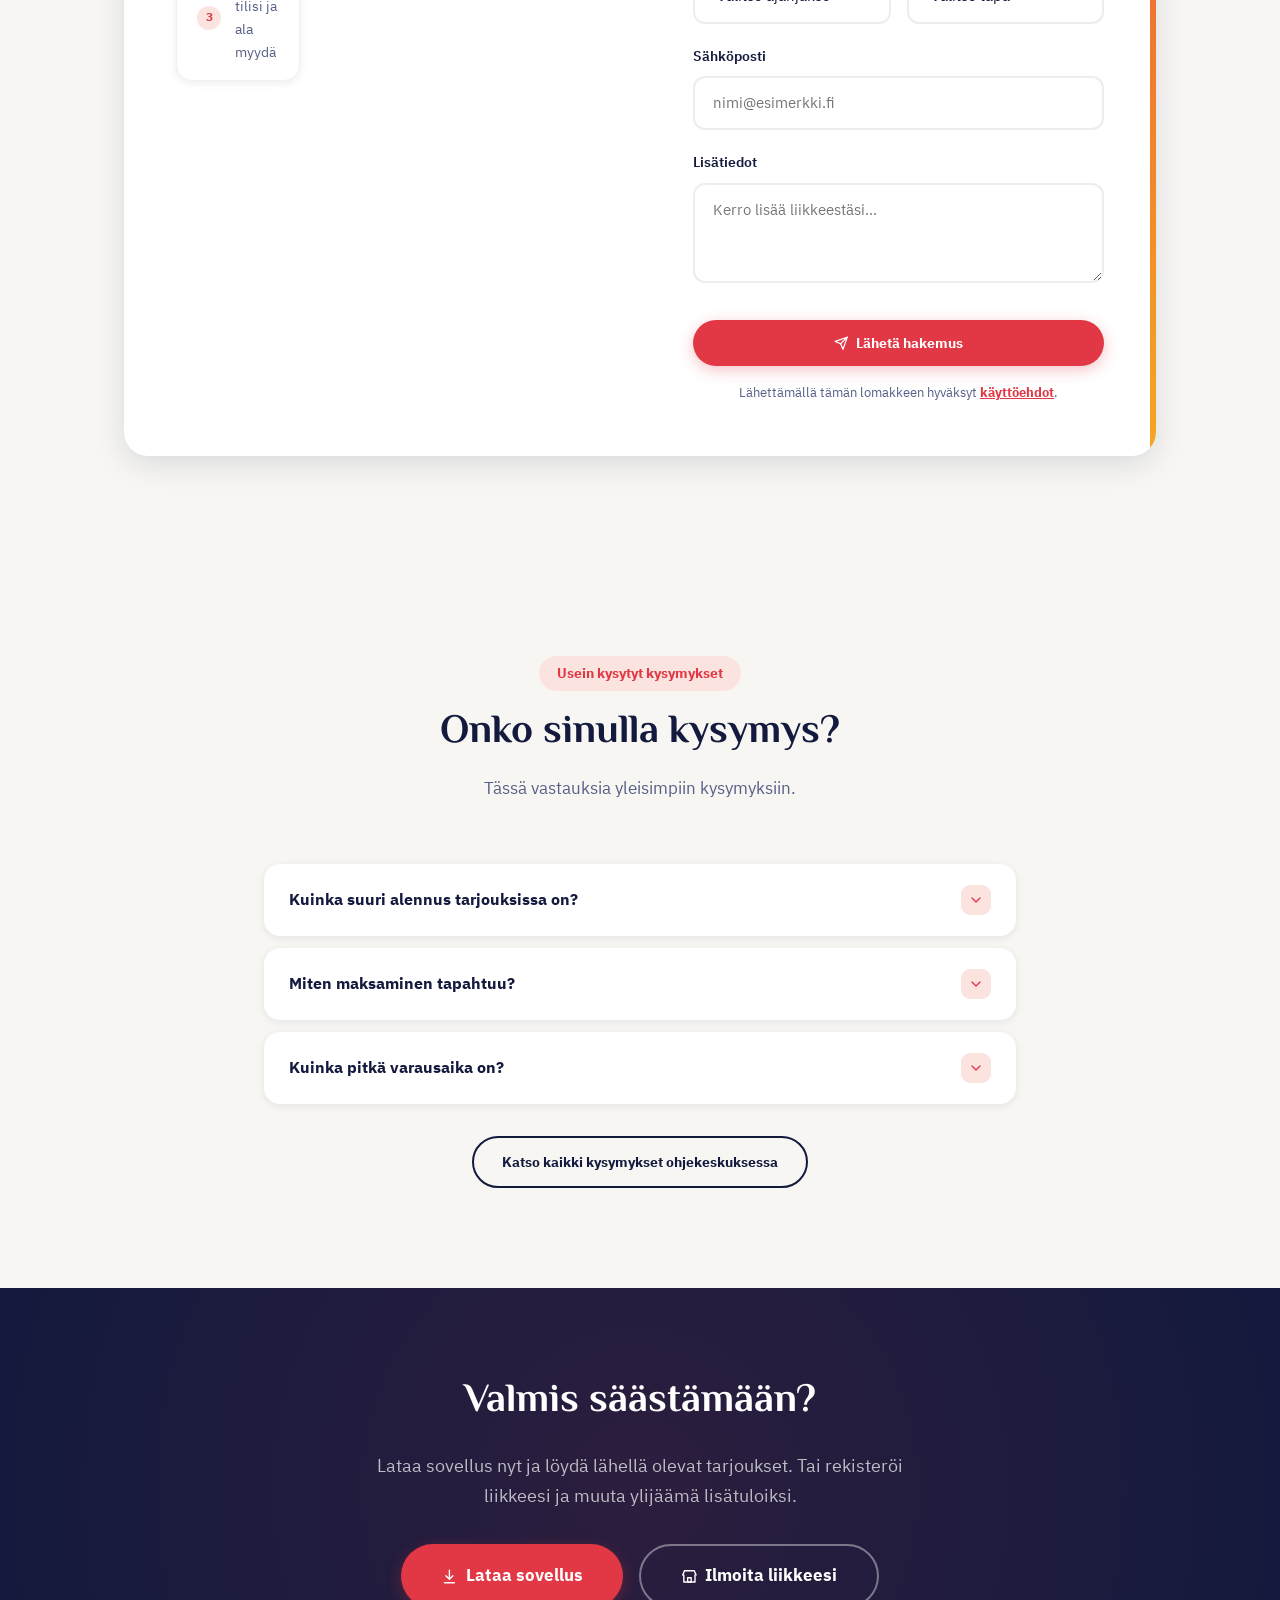
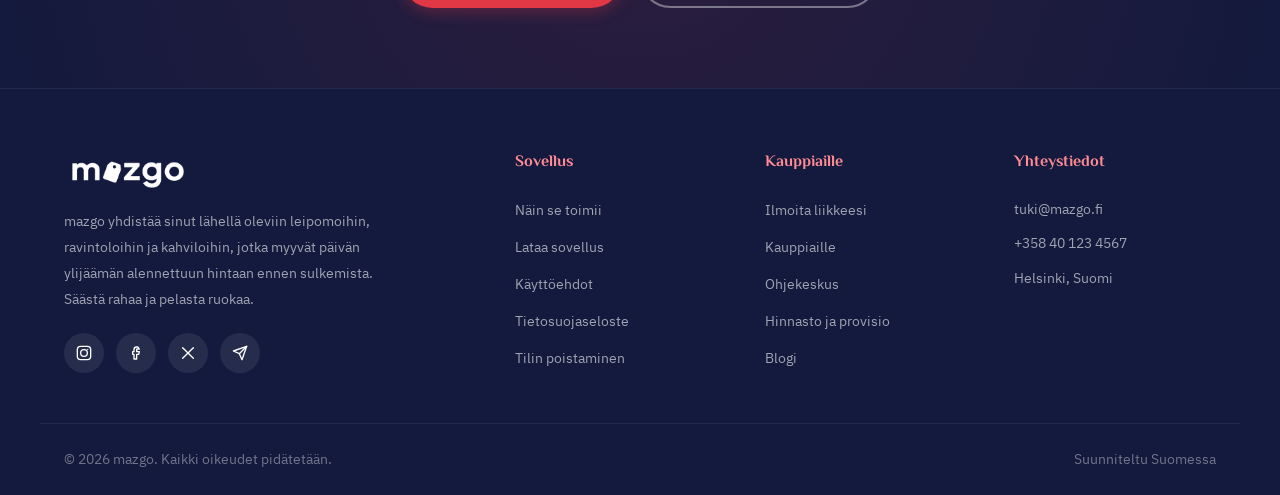
==== commit 12f9ded7: "تضييق الواجهة: حذف تكرار المدونة والشهادات، أسئلة مختصرة بربط لمركز المساعدة، دمج خطوات التاجر بالتس" ====
--- a/index.html
+++ b/index.html
@@ -239,47 +239,6 @@
 <p class="impact-source" data-i18n="impact.source">Lähteet: Luonnonvarakeskus (Luke) — ruokahävikki 2021–2022 · UNEP Food Waste Index</p>
 </section>
 
-<!-- Blog Preview -->
-<section class="section" id="blog-preview" style="background:var(--cream)">
-<div class="section-header animate-on-scroll">
-<div class="section-label" data-i18n="blogprev.label">Blogistamme</div>
-<h2 class="section-title" data-i18n="blogprev.title">Kirjoitamme ruokahävikin vähentämisestä</h2>
-<p class="section-desc" data-i18n="blogprev.desc">Artikkeleita ja tutkittua tietoa ruokahävikistä Suomessa ja maailmalla.</p>
-</div>
-<div class="blog-grid blog-grid-3">
-<div class="blog-card animate-on-scroll">
-<a href="blog-finland-food-waste.html"><img class="blog-card-img" src="assets/blog/finland-food-waste.jpg" alt="Suomalainen keittiö ja ruokahävikki" loading="lazy"></a>
-<div class="blog-card-body">
-<span class="blog-card-tag" data-i18n="blog.c1.tag">Kulttuuri ja tavat</span>
-<h3><a href="blog-finland-food-waste.html" data-i18n="blog.c1.title">Miksi Suomi heittää ruokaa roskiin — tietoisuudesta huolimatta?</a></h3>
-<p data-i18n="blog.c1.ex">Suomalaiset tuntevat hävikkiluvut, mutta ruokaa päätyy silti biojätteeseen lähes 400 miljoonaa kiloa vuodessa.</p>
-<a href="blog-finland-food-waste.html" class="blog-card-link"><span data-i18n="blog.read">Lue artikkeli</span> ←</a>
-</div>
-</div>
-<div class="blog-card animate-on-scroll">
-<a href="blog-global-food-waste-numbers.html"><img class="blog-card-img" src="assets/blog/global-food-waste.jpg" alt="Ruokahävikki kauppojen jätteessä" loading="lazy"></a>
-<div class="blog-card-body">
-<span class="blog-card-tag" data-i18n="blog.c2.tag">Raportit ja luvut</span>
-<h3><a href="blog-global-food-waste-numbers.html" data-i18n="blog.c2.title">Maailman ruokahävikki lukuina: UNEP:n raportti</a></h3>
-<p data-i18n="blog.c2.ex">1,05 miljardia tonnia ruokaa vuodessa. UNEP:n tuoreimmat luvut kertovat hävikin määrästä, jakautumisesta ja ilmastovaikutuksista.</p>
-<a href="blog-global-food-waste-numbers.html" class="blog-card-link"><span data-i18n="blog.read">Lue artikkeli</span> ←</a>
-</div>
-</div>
-<div class="blog-card animate-on-scroll">
-<a href="blog-best-before-dates.html"><img class="blog-card-img" src="assets/blog/best-before.jpg" alt="Elintarvikkeiden päiväysmerkinnät" loading="lazy"></a>
-<div class="blog-card-body">
-<span class="blog-card-tag" data-i18n="blog.c3.tag">Käytännön vinkit</span>
-<h3><a href="blog-best-before-dates.html" data-i18n="blog.c3.title">"Parasta ennen" ei tarkoita "pilaantunutta"</a></h3>
-<p data-i18n="blog.c3.ex">Suuri osa ruoasta on syömäkelpoista päiväyksen jälkeen. Näin luet pakkausmerkintöjä oikein.</p>
-<a href="blog-best-before-dates.html" class="blog-card-link"><span data-i18n="blog.read">Lue artikkeli</span> ←</a>
-</div>
-</div>
-</div>
-<div style="text-align:center;margin-top:36px" class="animate-on-scroll">
-<a href="blog.html" class="btn btn-outline" data-i18n="blog.all">Kaikki artikkelit</a>
-</div>
-</section>
-
 <!-- For Merchants -->
 <section class="section for-merchants" id="merchants">
 <div class="section-header animate-on-scroll">
@@ -333,13 +292,7 @@
 </div>
 </section>
 
-<!-- Merchant onboarding strip -->
-<div class="m-steps">
-<div class="m-steps-grid">
-<div class="m-step animate-on-scroll"><div class="m-step-icon"><i class="fas fa-user-plus"></i></div><div><h5 data-i18n="msteps.s1.t">Täytä tietosi</h5><p data-i18n="msteps.s1.p">Yksinkertainen lomake, kaksi minuuttia</p></div></div>
-<div class="m-step animate-on-scroll"><div class="m-step-icon"><i class="fas fa-check-double"></i></div><div><h5 data-i18n="msteps.s2.t">Aktivoi tilisi</h5><p data-i18n="msteps.s2.p">Tiimimme ottaa yhteyttä 24 tunnin sisällä</p></div></div>
-<div class="m-step animate-on-scroll"><div class="m-step-icon"><i class="fas fa-rocket"></i></div><div><h5 data-i18n="msteps.s3.t">Aloita myynti</h5><p data-i18n="msteps.s3.p">Julkaise ensimmäinen tarjouksesi</p></div></div>
-</div>
+
 </div>
 
 <!-- Merchant Registration -->
@@ -348,6 +301,11 @@
 <div class="section-label" data-i18n="reg.label">Liity mukaan</div>
 <h2 class="section-title" data-i18n="reg.title">Rekisteröi liikkeesi mazgossa</h2>
 <p class="section-desc" data-i18n="reg.desc">Täytä lomake, niin otamme sinuun yhteyttä 24 tunnin sisällä tilin aktivoimiseksi.</p>
+</div>
+<div class="reg-steps">
+<div class="reg-step animate-on-scroll"><span class="reg-step-n">1</span><div><h5 data-i18n="msteps.s1.t">Täytä tietosi</h5><p data-i18n="msteps.s1.p">Yksinkertainen lomake, kaksi minuuttia</p></div></div>
+<div class="reg-step animate-on-scroll"><span class="reg-step-n">2</span><div><h5 data-i18n="msteps.s2.t">Aktivoi tilisi</h5><p data-i18n="msteps.s2.p">Tiimimme ottaa yhteyttä 24 tunnin sisällä</p></div></div>
+<div class="reg-step animate-on-scroll"><span class="reg-step-n">3</span><div><h5 data-i18n="msteps.s3.t">Aloita myynti</h5><p data-i18n="msteps.s3.p">Julkaise ensimmäinen tarjouksesi</p></div></div>
 </div>
 <div class="register-container">
 <div class="register-card animate-on-scroll">
@@ -392,41 +350,6 @@
 </div>
 </section>
 
-<!-- Testimonials -->
-<section class="section testimonials">
-<div class="section-header animate-on-scroll">
-<div class="section-label" data-i18n="tst.label">Käyttäjien ääni</div>
-<h2 class="section-title" data-i18n="tst.title">Mitä ihmiset sanovat mazgosta?</h2>
-</div>
-<div class="testimonials-grid">
-<div class="testimonial-card animate-on-scroll">
-<div class="stars" aria-label="5 / 5">
-<i><svg class="icon icon-solid" aria-hidden="true"><use href="#i-star"/></svg></i><i><svg class="icon icon-solid" aria-hidden="true"><use href="#i-star"/></svg></i><i><svg class="icon icon-solid" aria-hidden="true"><use href="#i-star"/></svg></i><i><svg class="icon icon-solid" aria-hidden="true"><use href="#i-star"/></svg></i><i><svg class="icon icon-solid" aria-hidden="true"><use href="#i-star"/></svg></i>
-</div>
-<div class="testimonial-quote">"</div>
-<p class="testimonial-text" data-i18n="tst.1.text">Saan nyt tuoreet pullat lähileipomosta alle puoleen hintaan joka viikko.</p>
-<div class="testimonial-author"><div class="author-avatar">A</div><div class="author-info"><h4 data-i18n="tst.1.author">Aino Korhonen</h4><p data-i18n="tst.1.role">asiakas Helsingistä</p></div></div>
-</div>
-<div class="testimonial-card animate-on-scroll">
-<div class="stars" aria-label="5 / 5">
-<i><svg class="icon icon-solid" aria-hidden="true"><use href="#i-star"/></svg></i><i><svg class="icon icon-solid" aria-hidden="true"><use href="#i-star"/></svg></i><i><svg class="icon icon-solid" aria-hidden="true"><use href="#i-star"/></svg></i><i><svg class="icon icon-solid" aria-hidden="true"><use href="#i-star"/></svg></i><i><svg class="icon icon-solid" aria-hidden="true"><use href="#i-star"/></svg></i>
-</div>
-<div class="testimonial-quote">"</div>
-<p class="testimonial-text" data-i18n="tst.2.text">Ennen heitimme päivän ylijäämän roskiin joka ilta. Nyt myymme kaiken ja saamme lisätuloa.</p>
-<div class="testimonial-author"><div class="author-avatar">Y</div><div class="author-info"><h4 data-i18n="tst.2.author">Yousef Haddad</h4><p data-i18n="tst.2.role">leipomon omistaja Kalliossa</p></div></div>
-</div>
-<div class="testimonial-card animate-on-scroll">
-<div class="stars" aria-label="4.5 / 5">
-<i><svg class="icon icon-solid" aria-hidden="true"><use href="#i-star"/></svg></i><i><svg class="icon icon-solid" aria-hidden="true"><use href="#i-star"/></svg></i><i><svg class="icon icon-solid" aria-hidden="true"><use href="#i-star"/></svg></i><i><svg class="icon icon-solid" aria-hidden="true"><use href="#i-star"/></svg></i><i><span class="star-half"><svg class="icon" aria-hidden="true"><use href="#i-star"/></svg><svg class="icon icon-solid star-half-fill" aria-hidden="true"><use href="#i-star"/></svg></span></i>
-</div>
-<div class="testimonial-quote">"</div>
-<p class="testimonial-text" data-i18n="tst.3.text">Hienoa, että vähennämme ruokahävikkiä ja säästämme rahaa samaan aikaan.</p>
-<div class="testimonial-author"><div class="author-avatar">M</div><div class="author-info"><h4 data-i18n="tst.3.author">Mikko Laine</h4><p data-i18n="tst.3.role">opiskelija</p></div></div>
-</div>
-</div>
-<p class="tst-note" data-i18n="tst.note">Esimerkkejä tavoitelluista käyttäjäkokemuksista — mazgo on vielä kehitteillä.</p>
-</section>
-
 <!-- FAQ -->
 <section class="section faq" id="faq">
 <div class="section-header animate-on-scroll">
@@ -444,22 +367,11 @@
 <div class="faq-answer"><p data-i18n="faq.a2">Maksa MobilePaylla tai pankkikortilla suoraan sovelluksessa.</p></div>
 </div>
 <div class="faq-item animate-on-scroll">
-<button class="faq-question" onclick="toggleFaq(this)"><span data-i18n="faq.q3">Mitä jos en pääsekään noutamaan tilaustani?</span><span class="fq-icon"><svg class="icon" aria-hidden="true"><use href="#i-chevron"/></svg></span></button>
-<div class="faq-answer"><p data-i18n="faq.a3">Ilmoita siitä sovelluksessa — viisi ilmoitustyyppiä suojaa sinua virheelliseltä merkinnältä.</p></div>
-</div>
-<div class="faq-item animate-on-scroll">
-<button class="faq-question" onclick="toggleFaq(this)"><span data-i18n="faq.q4">Mikä on mazgon provisio kauppiaille?</span><span class="fq-icon"><svg class="icon" aria-hidden="true"><use href="#i-chevron"/></svg></span></button>
-<div class="faq-answer"><p data-i18n="faq.a4">Provisio on 20 % toteutuneista myynneistä, tilitys kerran viikossa.</p></div>
-</div>
-<div class="faq-item animate-on-scroll">
-<button class="faq-question" onclick="toggleFaq(this)"><span data-i18n="faq.q5">Millaiset liikkeet voivat liittyä?</span><span class="fq-icon"><svg class="icon" aria-hidden="true"><use href="#i-chevron"/></svg></span></button>
-<div class="faq-answer"><p data-i18n="faq.a5">Kaikki liikkeet, joilla on päivittäistä ylijäämää — tärkeintä on, että ruoka on syömäkelpoista.</p></div>
-</div>
-<div class="faq-item animate-on-scroll">
 <button class="faq-question" onclick="toggleFaq(this)"><span data-i18n="faq.q6">Kuinka pitkä varausaika on?</span><span class="fq-icon"><svg class="icon" aria-hidden="true"><use href="#i-chevron"/></svg></span></button>
 <div class="faq-answer"><p data-i18n="faq.a6">Varaus kestää 10 minuuttia, jonka jälkeen tarjous vapautuu kaikille.</p></div>
 </div>
 </div>
+<div style="text-align:center;margin-top:32px" class="animate-on-scroll"><a href="help.html" class="btn btn-outline" data-i18n="faq.more">Katso kaikki kysymykset ohjekeskuksessa</a></div>
 </section>
 
 <!-- CTA Section -->
--- a/styles.css
+++ b/styles.css
@@ -406,3 +406,12 @@
 .tst-note{text-align:center;color:var(--text-muted);font-size:.85rem;margin-top:28px}
 @media(max-width:1024px){.gallery-grid{grid-template-columns:repeat(2,1fr)}.gallery-card:nth-child(even){transform:none}.gallery-card:nth-child(even):hover{transform:translateY(-6px)}.gallery-note{margin-top:32px}}
 @media(max-width:560px){.gallery-grid{grid-template-columns:1fr 1fr;gap:12px}.mq-item{font-size:1rem}.marquee{padding:14px 0}}
+
+/* Inline merchant steps (inside register section) */
+.reg-steps{display:grid;grid-template-columns:repeat(3,1fr);gap:18px;max-width:960px;margin:0 auto 44px}
+.reg-step{display:flex;align-items:center;gap:14px;background:var(--white);border:1px solid var(--cream-dark);border-radius:16px;padding:16px 20px;box-shadow:var(--shadow-sm);transition:transform .3s ease,box-shadow .3s ease}
+.reg-step:hover{transform:translateY(-3px);box-shadow:var(--shadow-md)}
+.reg-step-n{width:42px;height:42px;border-radius:50%;background:var(--crimson);color:var(--white);font-weight:800;font-family:'El Messiri',sans-serif;display:flex;align-items:center;justify-content:center;font-size:1.1rem;flex-shrink:0}
+.reg-step h5{font-size:.98rem;margin-bottom:2px}
+.reg-step p{color:var(--text-muted);font-size:.82rem}
+@media(max-width:860px){.reg-steps{grid-template-columns:1fr;max-width:520px}}
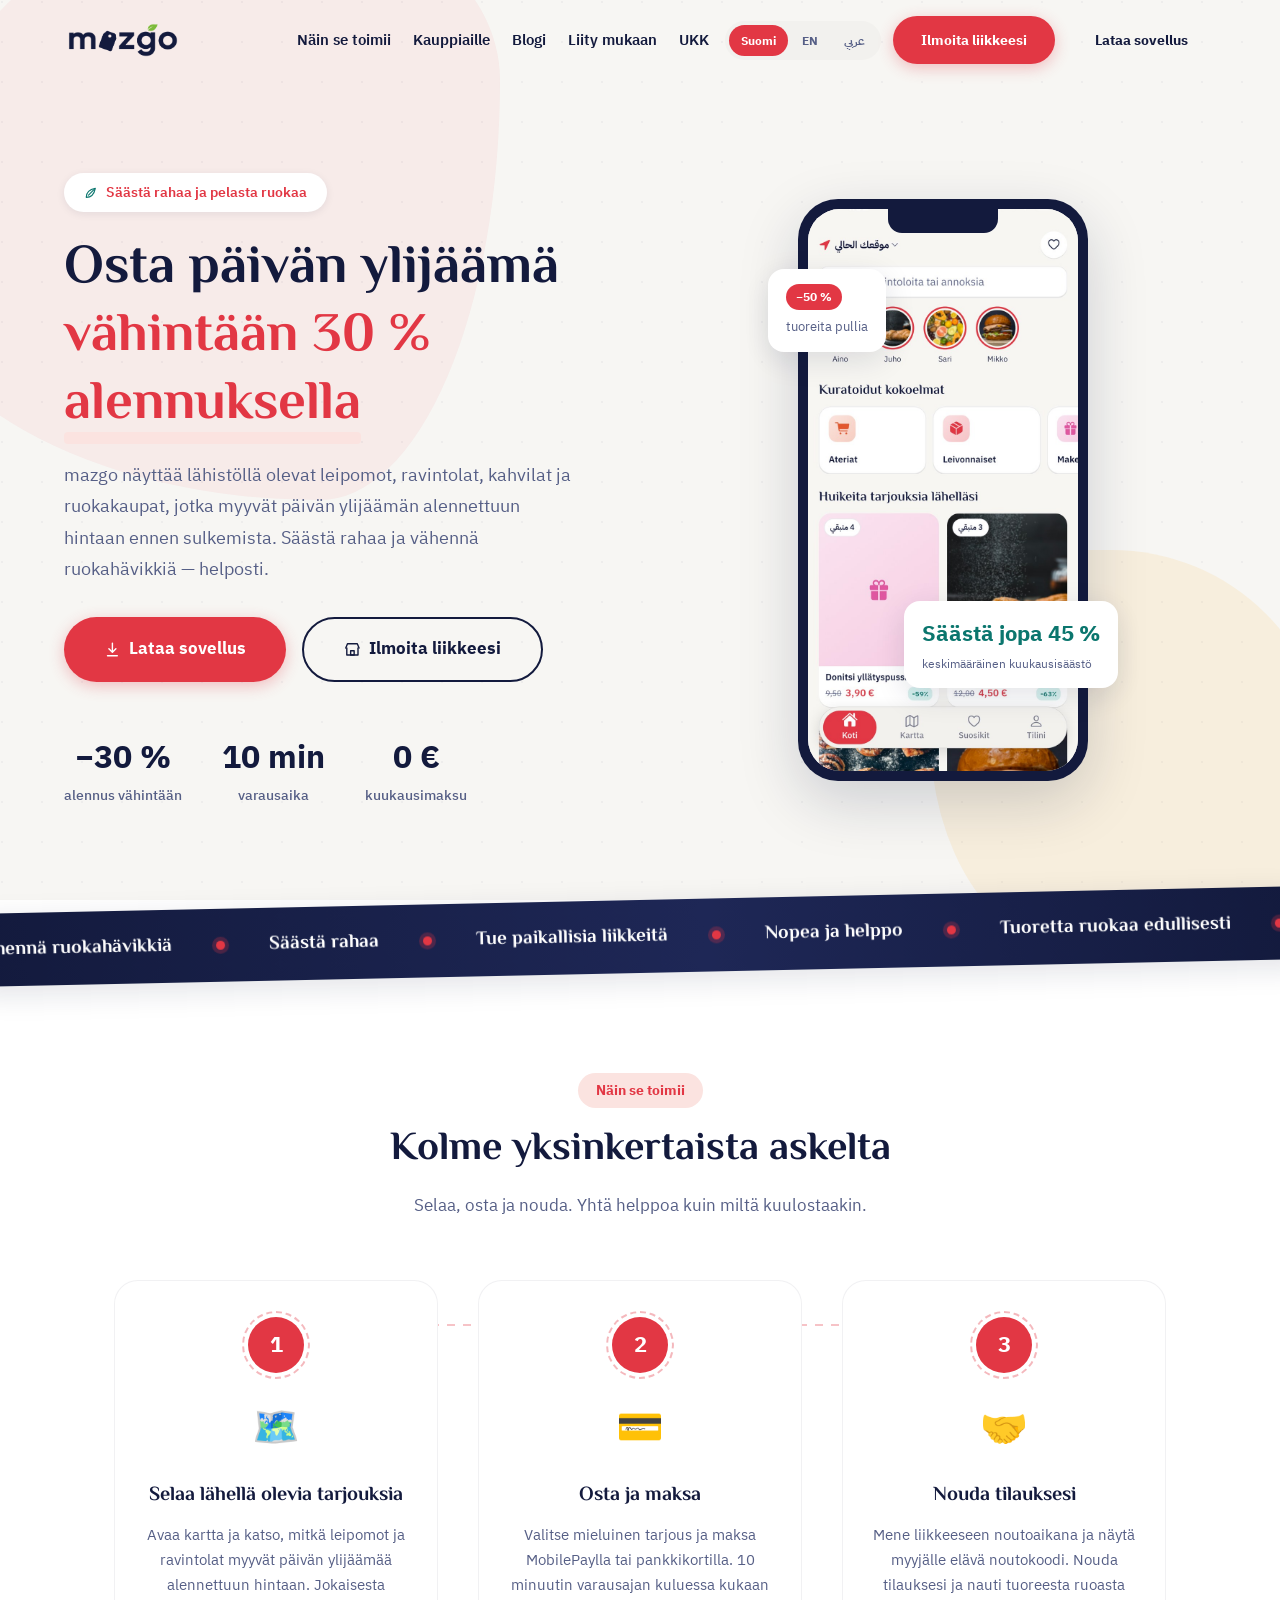
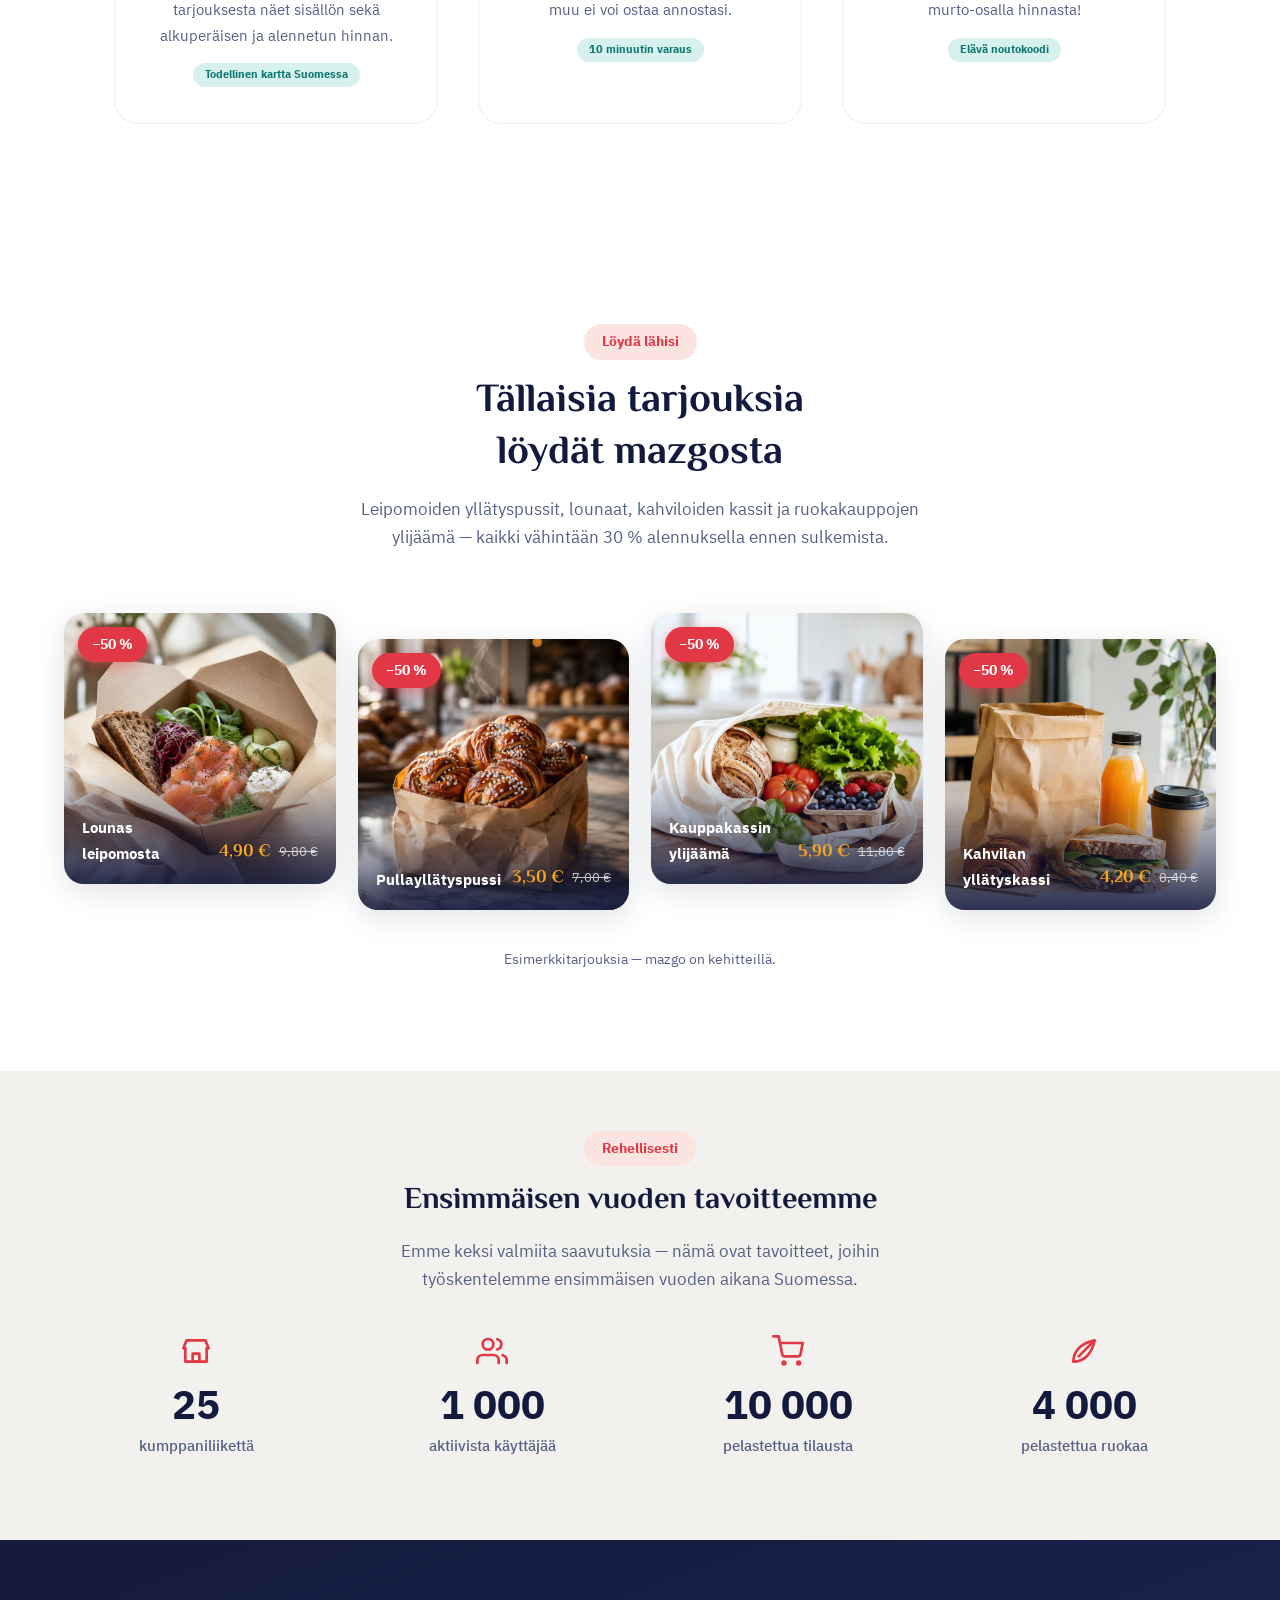
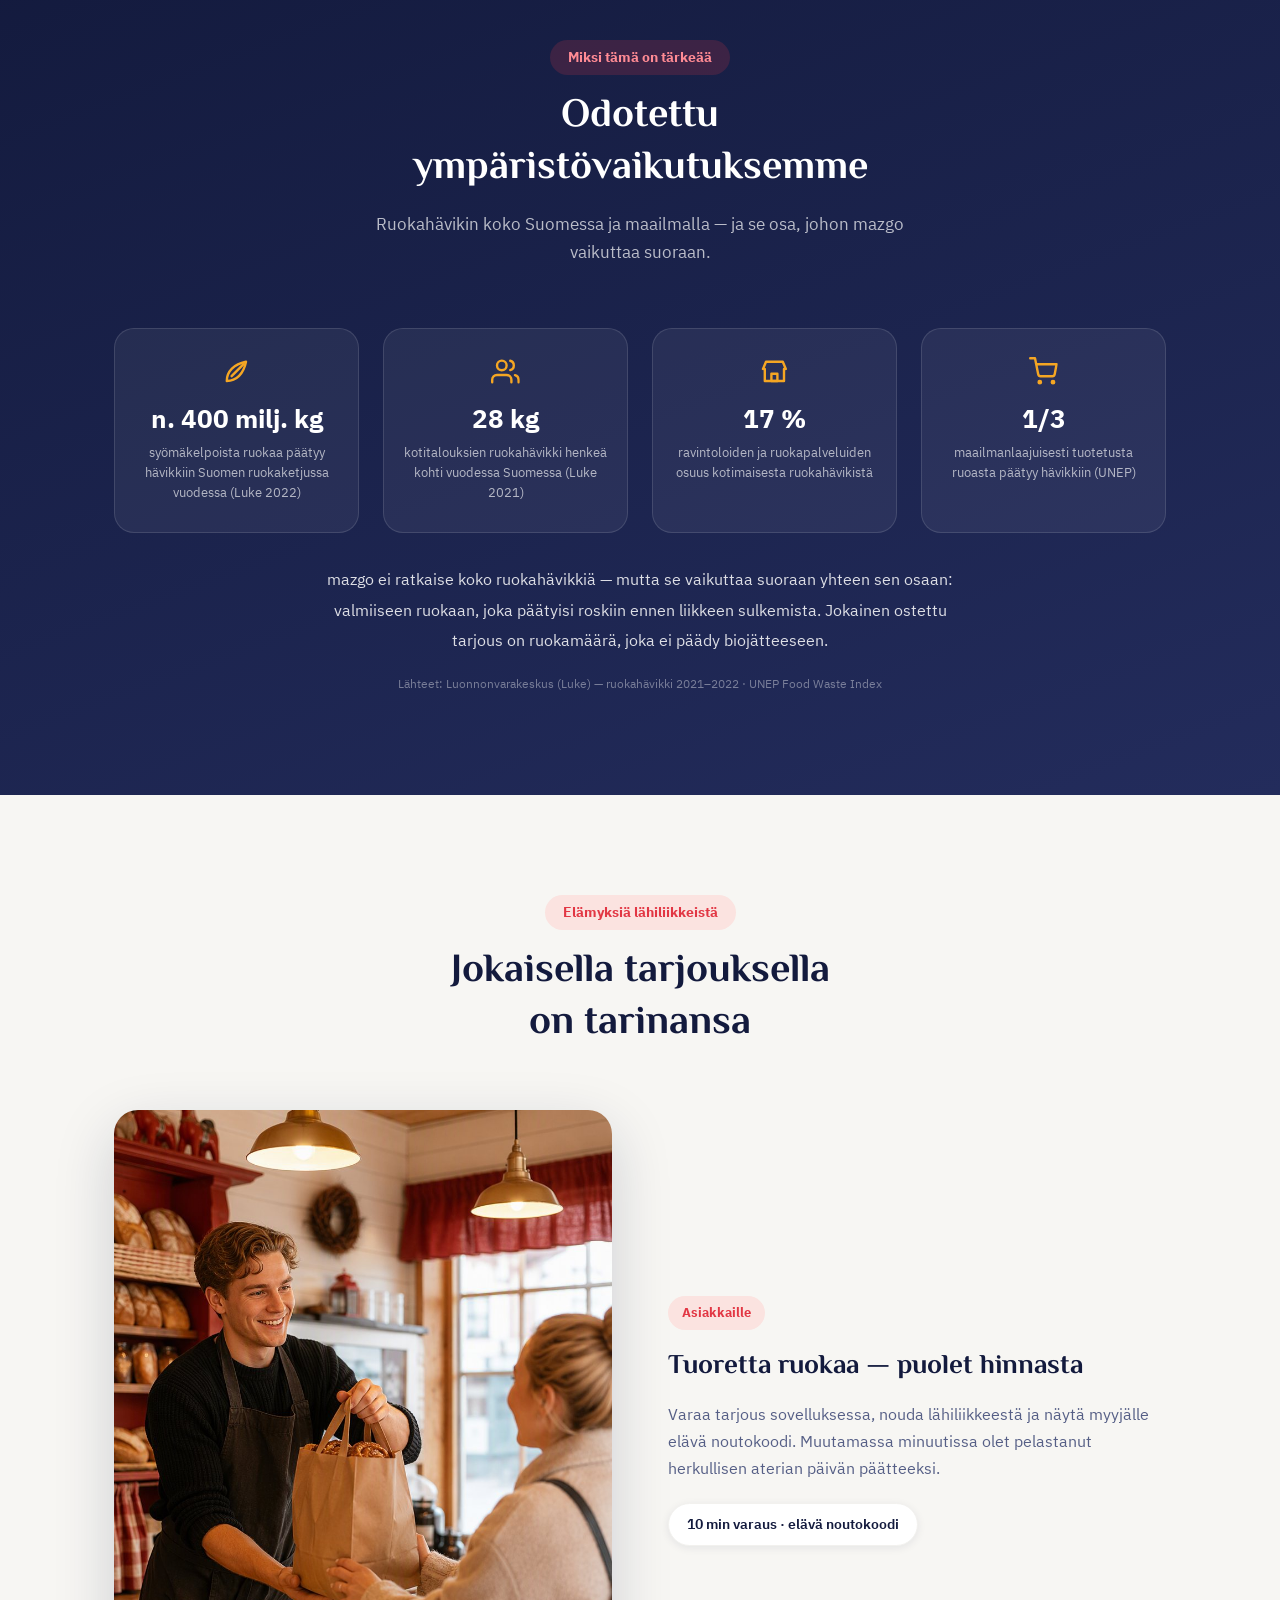
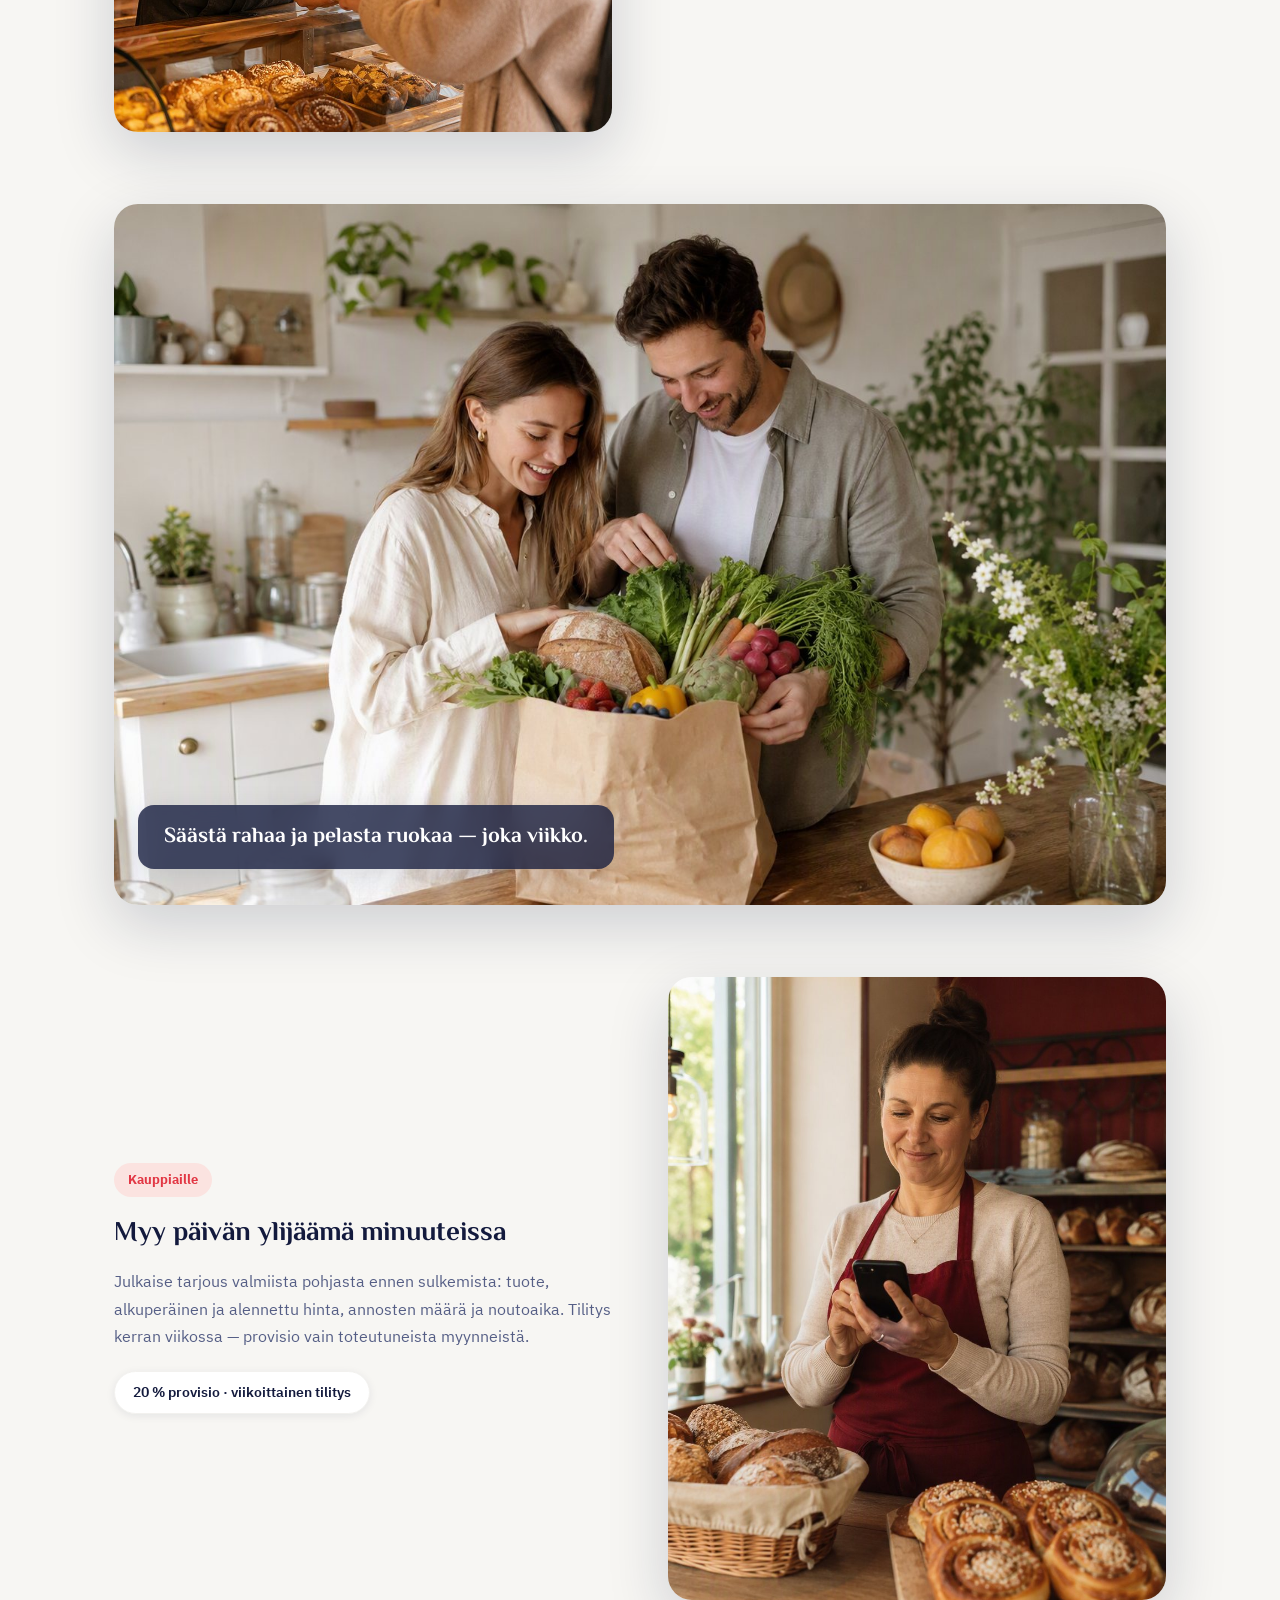
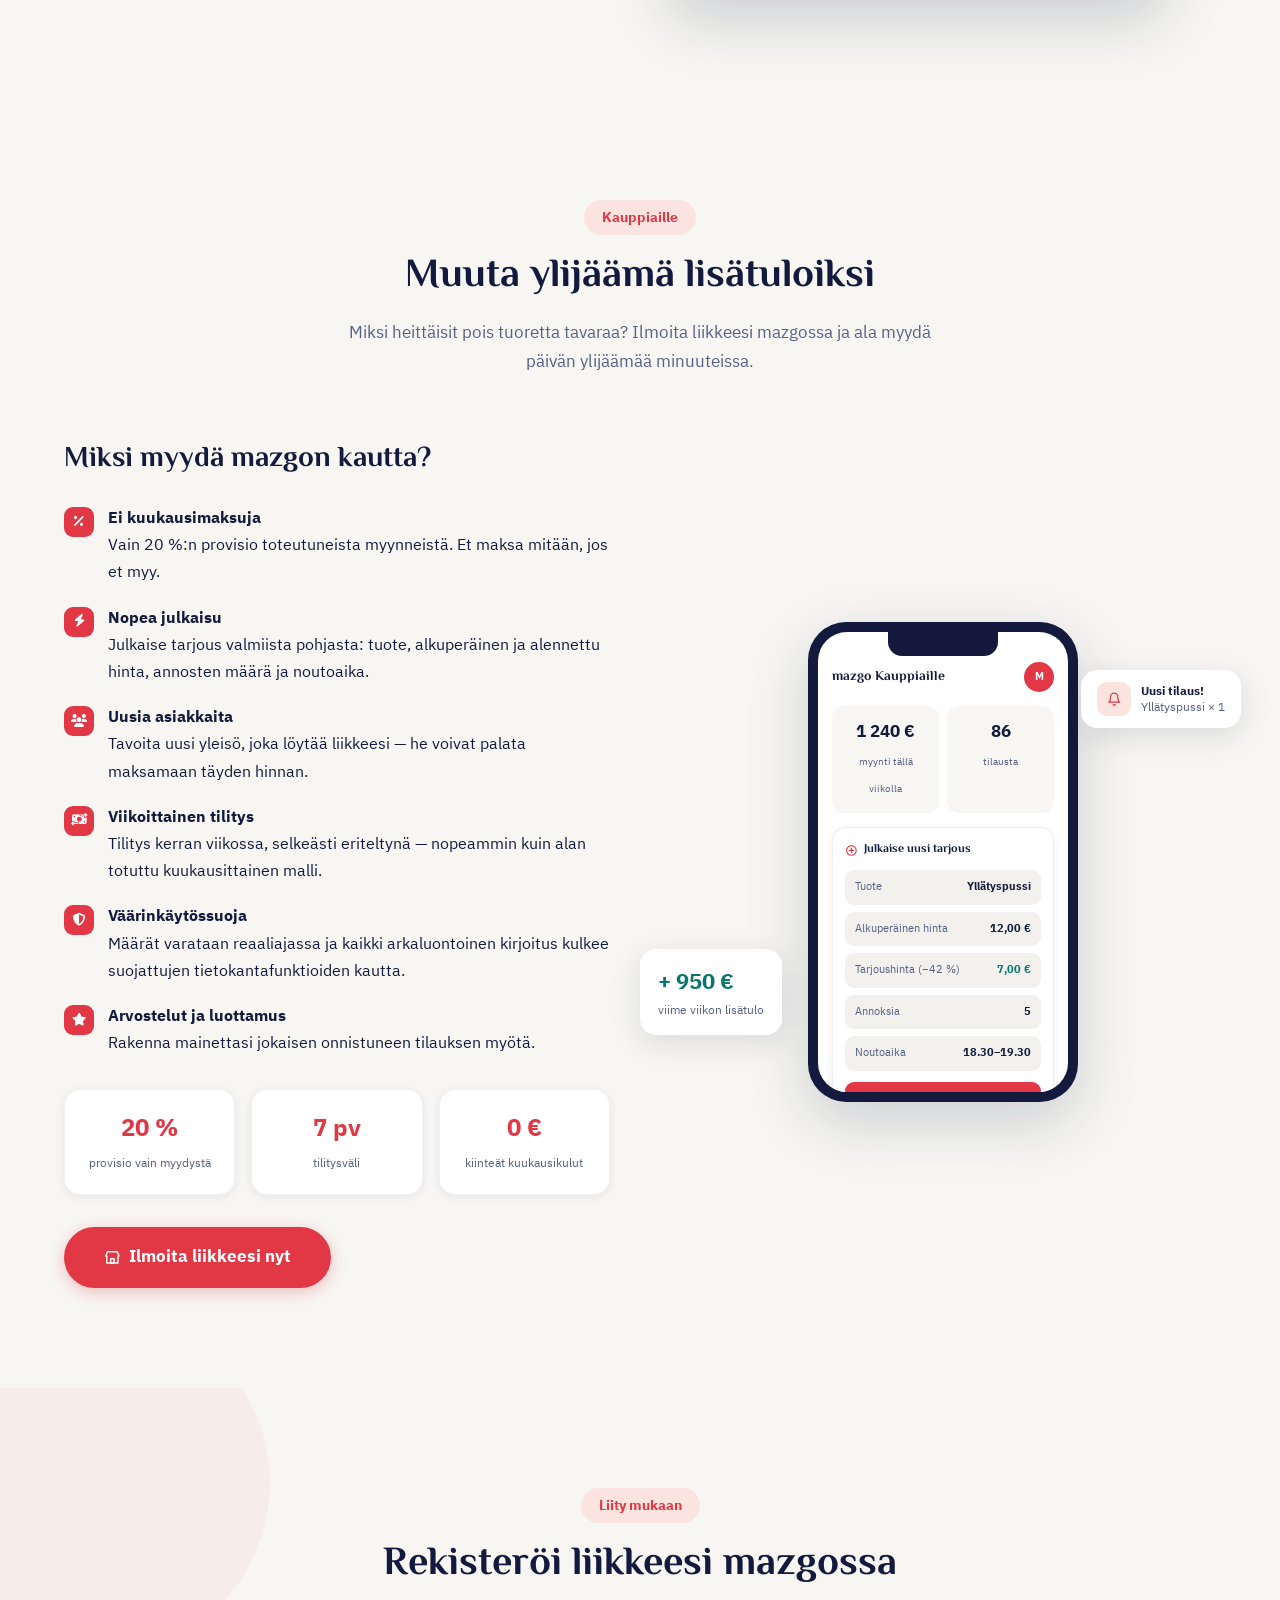
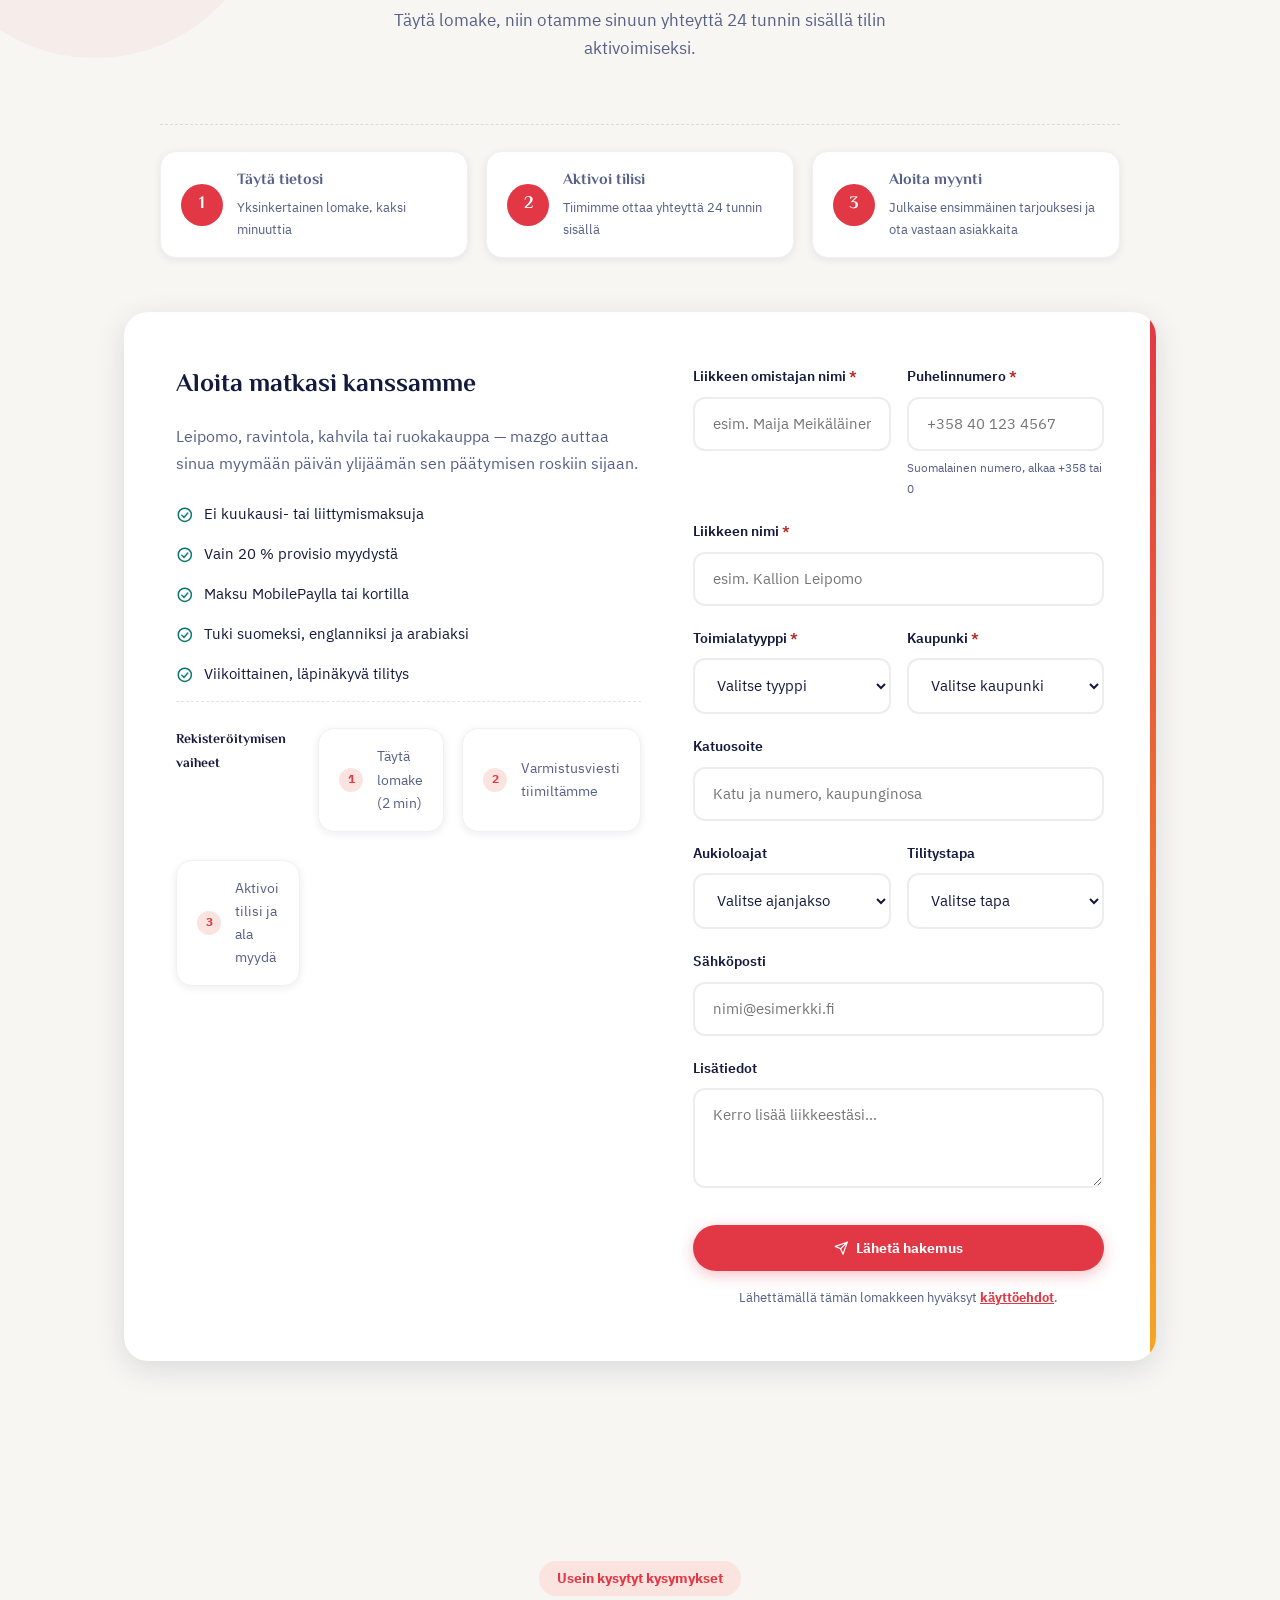
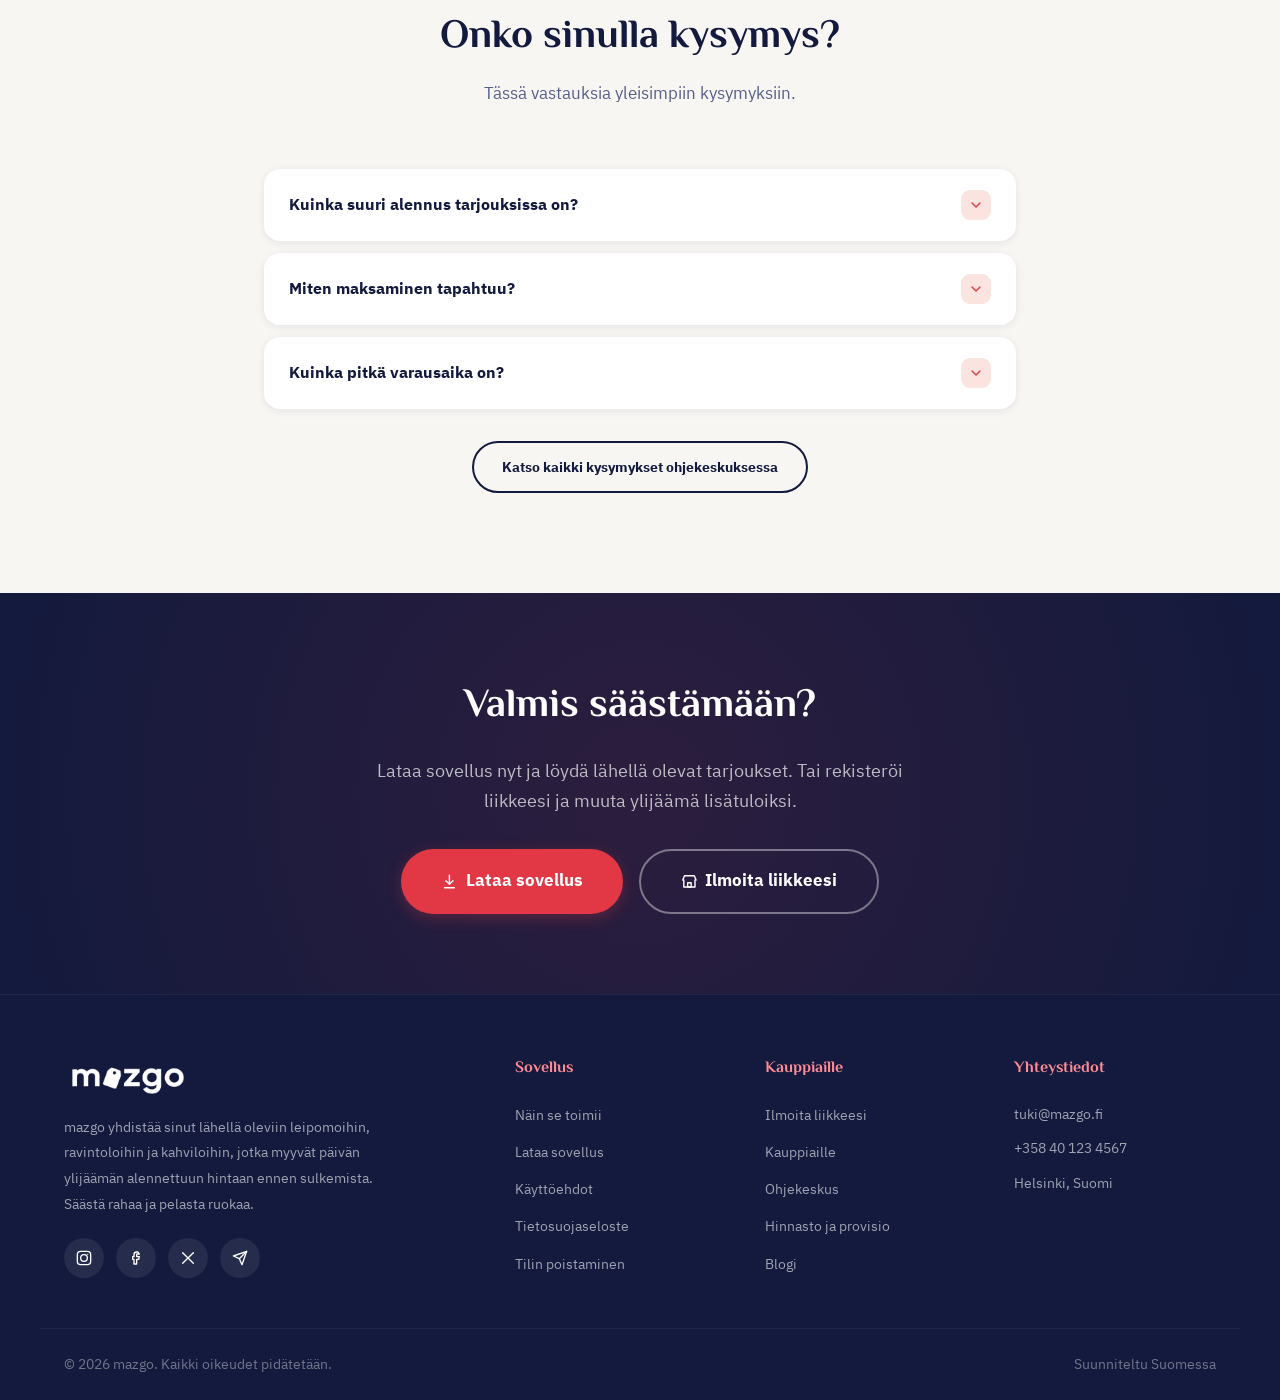
==== commit cafd827d: "قسم قصص مصوّر: 3 صور دعائية مولّدة بهوية mazgo — استلام من مخبز، تاجر بالجوال، عائلة بالبيت" ====
--- a/index.html
+++ b/index.html
@@ -239,6 +239,36 @@
 <p class="impact-source" data-i18n="impact.source">Lähteet: Luonnonvarakeskus (Luke) — ruokahävikki 2021–2022 · UNEP Food Waste Index</p>
 </section>
 
+<!-- Lifestyle stories -->
+<section class="section stories" id="stories">
+<div class="section-header animate-on-scroll">
+<div class="section-label" data-i18n="story.label">Elämyksiä lähiliikkeistä</div>
+<h2 class="section-title" data-i18n="story.title">Jokaisella tarjouksella on tarinansa</h2>
+</div>
+<div class="story-row animate-on-scroll">
+<div class="story-img"><img src="assets/promo/pickup-bakery.jpg" alt="Asiakas noutaa pullapussin leipomosta" loading="lazy"></div>
+<div class="story-text">
+<span class="story-tag" data-i18n="story.s1.tag">Asiakkaille</span>
+<h3 data-i18n="story.s1.t">Tuoretta ruokaa — puolet hinnasta</h3>
+<p data-i18n="story.s1.p">Varaa tarjous sovelluksessa, nouda lähiliikkeestä ja n&auml;yt&auml; myyj&auml;lle el&auml;v&auml; noutokoodi.</p>
+<span class="story-chip" data-i18n="story.s1.chip">10 min varaus · elävä noutokoodi</span>
+</div>
+</div>
+<div class="story-wide animate-on-scroll">
+<img src="assets/promo/home-unpack.jpg" alt="Pariskunta purkaa yllätyskassia kotona" loading="lazy">
+<div class="wide-overlay" data-i18n="story.wide">Säästä rahaa ja pelasta ruokaa — joka viikko.</div>
+</div>
+<div class="story-row reverse animate-on-scroll">
+<div class="story-img"><img src="assets/promo/merchant-phone.jpg" alt="Leipomon omistaja julkaisee tarjousta puhelimella" loading="lazy"></div>
+<div class="story-text">
+<span class="story-tag" data-i18n="story.s2.tag">Kauppiaille</span>
+<h3 data-i18n="story.s2.t">Myy päivän ylijäämä minuuteissa</h3>
+<p data-i18n="story.s2.p">Julkaise tarjous valmiista pohjasta ennen sulkemista.</p>
+<span class="story-chip" data-i18n="story.s2.chip">20 % provisio · viikoittainen tilitys</span>
+</div>
+</div>
+</section>
+
 <!-- For Merchants -->
 <section class="section for-merchants" id="merchants">
 <div class="section-header animate-on-scroll">
--- a/styles.css
+++ b/styles.css
@@ -415,3 +415,20 @@
 .reg-step h5{font-size:.98rem;margin-bottom:2px}
 .reg-step p{color:var(--text-muted);font-size:.82rem}
 @media(max-width:860px){.reg-steps{grid-template-columns:1fr;max-width:520px}}
+
+/* Lifestyle stories (promo photography) */
+.stories{background:var(--cream)}
+.story-row{display:grid;grid-template-columns:1fr 1fr;gap:56px;max-width:1100px;margin:0 auto 72px;padding:0 24px;align-items:center}
+.story-row:last-of-type{margin-bottom:0}
+.story-row.reverse .story-img{order:2}
+.story-img{border-radius:24px;overflow:hidden;box-shadow:var(--shadow-lg)}
+.story-img img{width:100%;aspect-ratio:4/5;object-fit:cover;display:block;transition:transform .6s cubic-bezier(.16,1,.3,1)}
+.story-img:hover img{transform:scale(1.04)}
+.story-tag{display:inline-block;background:var(--crimson-soft);color:var(--crimson);font-weight:700;font-size:.8rem;padding:6px 14px;border-radius:50px;margin-bottom:14px}
+.story-text h3{font-size:1.7rem;margin-bottom:12px}
+.story-text p{color:var(--ink-soft);margin-bottom:20px}
+.story-chip{display:inline-flex;align-items:center;gap:8px;background:var(--white);border:1px solid var(--cream-dark);padding:9px 18px;border-radius:50px;font-size:.85rem;font-weight:600;color:var(--ink);box-shadow:var(--shadow-sm)}
+.story-wide{max-width:1100px;margin:72px auto;padding:0 24px;position:relative}
+.story-wide img{width:100%;border-radius:24px;box-shadow:var(--shadow-lg);display:block}
+.wide-overlay{position:absolute;inset-inline-start:48px;bottom:36px;background:rgba(19,26,61,.78);backdrop-filter:blur(10px);color:var(--white);font-family:'El Messiri',sans-serif;font-size:1.35rem;font-weight:700;padding:14px 26px;border-radius:16px;box-shadow:var(--shadow-md)}
+@media(max-width:900px){.story-row{grid-template-columns:1fr;gap:28px;margin-bottom:56px}.story-row.reverse .story-img{order:0}.story-img img{aspect-ratio:16/10}.story-wide{margin:56px auto}.wide-overlay{inset-inline-start:32px;bottom:24px;font-size:1.05rem;padding:10px 18px}}
